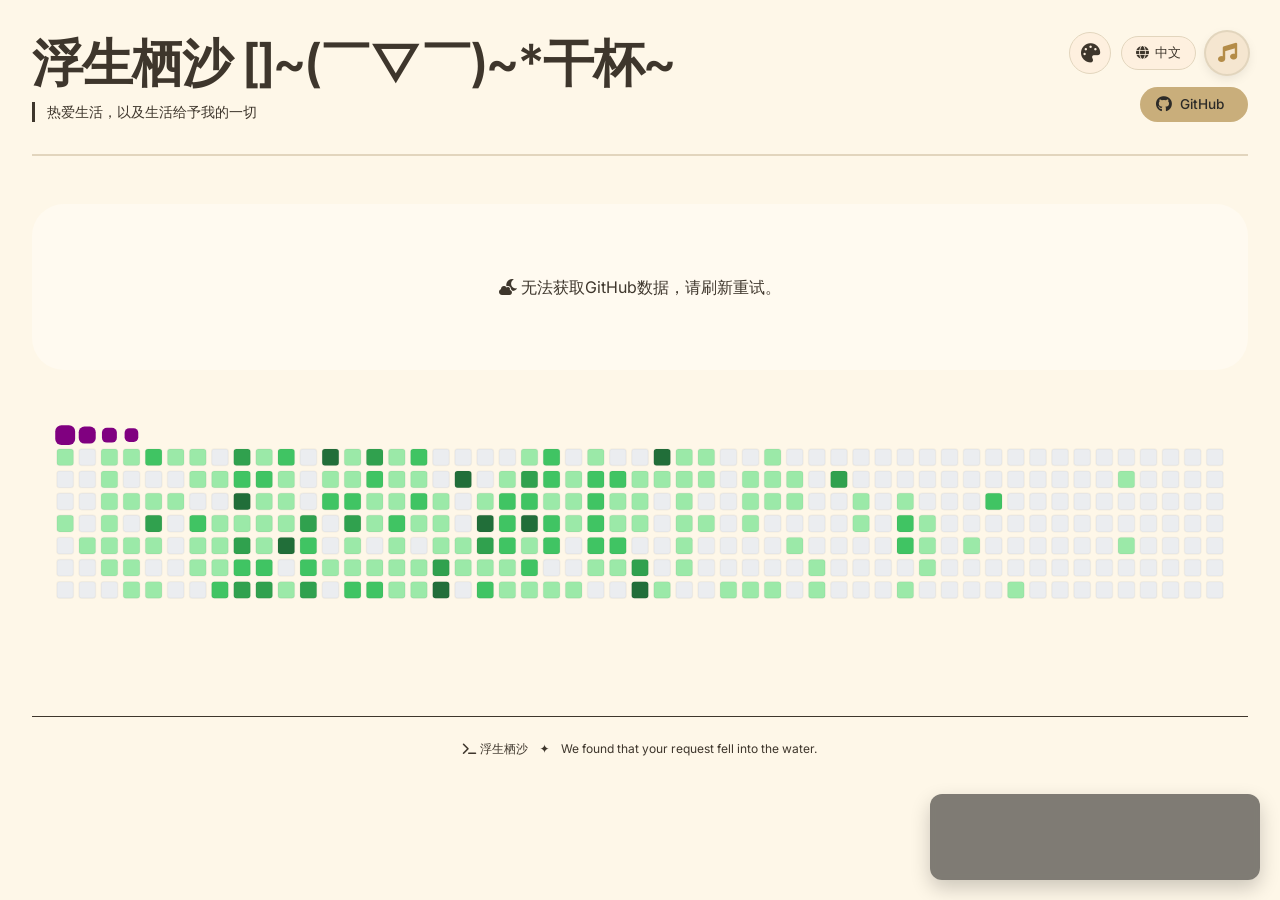
==== index.html @ 99539a16 "im fault" ====
<html lang="zh-CN">
<head>
    <meta charset="UTF-8">
    <meta name="viewport" content="width=device-width, initial-scale=1.0, viewport-fit=cover">
    <title>浮生栖沙 []~(￣▽￣)~*干杯~</title>
    <link rel="icon" type="image/jpeg" href="icon/icon.jpg">
    <link rel="preconnect" href="https://fonts.googleapis.com">
    <link rel="preconnect" href="https://fonts.gstatic.com" crossorigin>
    <link href="https://fonts.googleapis.com/css2?family=Inter:opsz,wght@14..32,300;14..32,400;14..32,500;14..32,600;14..32,700&display=swap" rel="stylesheet">
    <link rel="stylesheet" href="https://cdnjs.cloudflare.com/ajax/libs/font-awesome/6.0.0-beta3/css/all.min.css">
    <style>
        * {
            margin: 0;
            padding: 0;
            box-sizing: border-box;
        }

        body {
            font-family: 'Inter', system-ui, -apple-system, BlinkMacSystemFont, 'Segoe UI', sans-serif;
            line-height: 1.4;
            scroll-behavior: smooth;
            transition: background-color 0.2s ease, color 0.2s ease, border-color 0.2s;
            position: relative;
        }

        body::before {
            content: '';
            position: fixed;
            top: 0;
            left: 0;
            width: 100%;
            height: 100%;
            background-image: url('pictures/background.jpg');
            background-size: cover;
            background-position: center;
            background-repeat: no-repeat;
            background-attachment: fixed;
            opacity: 0.18;
            pointer-events: none;
            z-index: -1;
        }

        .container {
            max-width: 1280px;
            margin: 0 auto;
            padding: 2rem 2rem 4rem;
            position: relative;
            z-index: 1;
        }

        .hero {
            display: flex;
            flex-wrap: wrap;
            justify-content: space-between;
            align-items: flex-end;
            border-bottom: 2px solid;
            padding-bottom: 2rem;
            margin-bottom: 3rem;
            transition: border-color 0.2s;
            gap: 1rem;
        }

        .title-group {
            flex: 1;
            min-width: 0;
        }

        .title-group h1 {
            font-size: clamp(1.8rem, 6vw, 3.2rem);
            font-weight: 600;
            letter-spacing: -0.02em;
            line-height: 1.2;
            word-break: break-word;
            white-space: normal;
        }

        .title-group .tagline {
            font-size: 0.9rem;
            font-weight: 400;
            margin-top: 0.5rem;
            border-left: 3px solid;
            padding-left: 0.75rem;
            word-break: break-word;
        }

        .header-actions {
            display: flex;
            flex-direction: column;
            align-items: flex-end;
            gap: 0.8rem;
        }

        .top-buttons {
            display: flex;
            gap: 0.6rem;
            align-items: center;
            flex-wrap: wrap;
            justify-content: flex-end;
        }

        .github-badge {
            padding: 0.5rem 1rem;
            border-radius: 40px;
            font-size: 0.85rem;
            font-weight: 500;
            display: inline-flex;
            align-items: center;
            gap: 8px;
            transition: 0.2s ease;
            text-decoration: none;
            white-space: nowrap;
        }

        .github-badge i {
            font-size: 1rem;
        }

        .github-badge:hover {
            transform: scale(0.98);
        }

        .ctrl-btn {
            border-radius: 40px;
            padding: 0.45rem 0.9rem;
            font-size: 0.8rem;
            font-weight: 500;
            cursor: pointer;
            display: inline-flex;
            align-items: center;
            gap: 6px;
            transition: all 0.2s;
            font-family: inherit;
            border: 1px solid;
            white-space: nowrap;
        }

        .ctrl-btn:hover {
            transform: translateY(-1px);
        }

        .theme-wheel-wrapper {
            position: relative;
            display: inline-flex;
            align-items: center;
            justify-content: center;
        }

        .wheel-trigger {
            width: 42px;
            height: 42px;
            border-radius: 50%;
            padding: 0;
            font-size: 1.2rem;
            font-weight: 500;
            cursor: pointer;
            display: flex;
            align-items: center;
            justify-content: center;
            transition: all 0.2s;
            font-family: inherit;
            border: 1px solid;
            background: transparent;
            position: relative;
            z-index: 10;
        }

        .wheel-trigger i {
            font-size: 1.2rem;
            transition: transform 0.3s ease;
        }

        .wheel-trigger:hover {
            transform: scale(1.02);
        }

        .wheel-trigger:hover i {
            transform: rotate(15deg);
        }

        .theme-ring-panel {
            position: absolute;
            top: 50%;
            left: 50%;
            width: 82px;
            height: 82px;
            transform: translate(-50%, -50%) scale(0);
            opacity: 0;
            visibility: hidden;
            transition: all 0.28s cubic-bezier(0.2, 0.9, 0.4, 1.2);
            z-index: 20;
            pointer-events: none;
            border-radius: 50%;
        }

        .theme-ring-panel.open {
            transform: translate(-50%, -50%) scale(1);
            opacity: 1;
            visibility: visible;
            pointer-events: auto;
        }

        .ring-container {
            position: relative;
            width: 100%;
            height: 100%;
            border-radius: 50%;
        }

        .ring-segment {
            position: absolute;
            width: 100%;
            height: 100%;
            border-radius: 50%;
            cursor: pointer;
            transition: filter 0.2s, transform 0.1s;
            pointer-events: auto;
        }

        .ring-segment:hover {
            filter: brightness(1.08);
            transform: scale(1.02);
        }

        .wheel-center-info {
            position: absolute;
            top: 50%;
            left: 50%;
            transform: translate(-50%, -50%);
            width: 52px;
            height: 52px;
            background: rgba(0, 0, 0, 0.7);
            backdrop-filter: blur(8px);
            border-radius: 50%;
            display: flex;
            flex-direction: column;
            align-items: center;
            justify-content: center;
            z-index: 25;
            box-shadow: 0 2px 10px rgba(0,0,0,0.2);
            border: 1px solid rgba(255,255,255,0.2);
            pointer-events: none;
            color: white;
            font-size: 0.65rem;
            font-weight: 500;
            text-align: center;
            line-height: 1.2;
            transition: all 0.2s;
        }

        .wheel-center-info i {
            font-size: 1rem;
            margin-bottom: 2px;
        }

        .wheel-center-info span {
            font-size: 0.6rem;
            opacity: 0.95;
            max-width: 48px;
            white-space: nowrap;
            overflow: hidden;
            text-overflow: ellipsis;
        }

        [data-tooltip] {
            position: relative;
        }
        [data-tooltip]:before {
            content: attr(data-tooltip);
            position: absolute;
            bottom: calc(100% + 8px);
            left: 50%;
            transform: translateX(-50%);
            background: rgba(0,0,0,0.8);
            backdrop-filter: blur(4px);
            color: #fff;
            padding: 4px 10px;
            border-radius: 20px;
            font-size: 0.7rem;
            white-space: nowrap;
            pointer-events: none;
            opacity: 0;
            transition: opacity 0.2s;
            z-index: 30;
            font-weight: 400;
            letter-spacing: 0.3px;
            border: 0.5px solid rgba(255,255,255,0.2);
        }
        [data-tooltip]:hover:before {
            opacity: 1;
        }

        .music-player {
            position: relative;
        }

        .music-iframe-container {
            position: fixed;
            bottom: 20px;
            right: 20px;
            z-index: 1000;
            opacity: 0;
            visibility: hidden;
            transform: translateY(20px);
            transition: opacity 0.3s ease, visibility 0.3s ease, transform 0.3s ease;
            border-radius: 12px;
            overflow: hidden;
            box-shadow: 0 8px 20px rgba(0,0,0,0.2);
            background: rgba(0,0,0,0.5);
            backdrop-filter: blur(4px);
        }
        .music-iframe-container.show {
            opacity: 1;
            visibility: visible;
            transform: translateY(0);
        }
        .music-iframe-container iframe {
            display: block;
            width: 330px;
            height: 86px;
            border: none;
            border-radius: 12px;
        }
        .music-toggle-btn {
            width: 42px;
            height: 42px;
            border-radius: 50%;
            cursor: pointer;
            display: flex;
            align-items: center;
            justify-content: center;
            transition: all 0.3s cubic-bezier(0.34, 1.2, 0.64, 1);
            border: none;
            background: transparent;
            overflow: visible;
            position: relative;
        }
        .music-disc {
            position: absolute;
            width: 42px;
            height: 42px;
            border-radius: 50%;
            transition: all 0.3s ease;
            display: flex;
            align-items: center;
            justify-content: center;
            backdrop-filter: blur(4px);
        }
        .music-disc i {
            font-size: 1.2rem;
            position: relative;
            z-index: 2;
            transition: transform 0.2s;
        }
        .music-ring {
            position: absolute;
            width: 42px;
            height: 42px;
            border-radius: 50%;
            opacity: 0;
            transition: all 0.3s ease;
            pointer-events: none;
        }
        .music-toggle-btn:hover .music-ring {
            opacity: 0.4;
            transform: scale(1.15);
        }
        .music-toggle-btn.playing .music-disc {
            animation: spinVinyl 4s linear infinite;
        }
        .music-toggle-btn.playing .music-ring {
            animation: pulseRing 1.2s ease-out infinite;
        }
        @keyframes spinVinyl {
            from { transform: rotate(0deg); }
            to { transform: rotate(360deg); }
        }
        @keyframes pulseRing {
            0% { transform: scale(1); opacity: 0.6; }
            100% { transform: scale(1.3); opacity: 0; }
        }

        .profile-card {
            border-radius: 32px;
            padding: 1.5rem;
            margin: 1rem 0 2rem;
            border: 1px solid;
            display: flex;
            flex-wrap: wrap;
            gap: 1.5rem;
            align-items: center;
            justify-content: space-between;
            transition: background 0.2s, border-color 0.2s;
        }

        .profile-info {
            display: flex;
            align-items: center;
            gap: 1.2rem;
            flex-wrap: wrap;
        }

        .avatar-wrapper {
            position: relative;
            display: inline-block;
        }

        .avatar {
            width: 70px;
            height: 70px;
            border-radius: 50%;
            object-fit: cover;
            border: 2px solid;
            display: block;
        }

        .status-indicator {
            position: absolute;
            bottom: 2px;
            right: 2px;
            width: 20px;
            height: 20px;
            border-radius: 50%;
            display: flex;
            align-items: center;
            justify-content: center;
            font-size: 10px;
            font-weight: 500;
            color: white;
            cursor: help;
            transition: transform 0.2s;
            border: 2px solid;
        }

        .status-indicator:hover {
            transform: scale(1.1);
        }

        .status-indicator.active {
            background-color: #2ea043;
        }

        .status-indicator.idle {
            background-color: #f0b400;
        }

        .status-indicator.offline {
            background-color: #6e6b66;
        }

        .profile-text h2 {
            font-weight: 600;
            font-size: 1.4rem;
            letter-spacing: -0.2px;
            margin-bottom: 0.2rem;
            display: flex;
            align-items: center;
            flex-wrap: wrap;
            gap: 0.5rem;
        }

        .name-wrapper {
            display: flex;
            align-items: center;
            gap: 0.5rem;
            position: relative;
            overflow: hidden;
        }

        .name-part {
            transition: transform 0.4s cubic-bezier(0.2, 0.9, 0.4, 1.1), opacity 0.3s ease;
            white-space: nowrap;
        }

        .name-part.swap-left {
            transform: translateX(-100%);
            opacity: 0;
        }

        .name-part.swap-right {
            transform: translateX(100%);
            opacity: 0;
        }

        .profile-bio {
            font-size: 0.85rem;
            line-height: 1.45;
            margin-top: 0.2rem;
            max-width: 500px;
        }

        .profile-meta {
            margin-top: 6px;
            display: flex;
            gap: 12px;
            font-size: 0.75rem;
            flex-wrap: wrap;
        }

        .profile-meta span {
            display: inline-flex;
            align-items: center;
            gap: 5px;
        }

        .stats-mini {
            display: flex;
            gap: 1.2rem;
            padding: 0.6rem 1.5rem;
            border-radius: 60px;
            border: 1px solid;
            transition: background 0.2s;
        }

        .stat-item {
            text-align: center;
            min-width: 55px;
        }

        .stats-number {
            font-weight: 700;
            font-size: 1.3rem;
            line-height: 1.2;
            margin-bottom: 0.1rem;
        }

        .stats-label {
            font-size: 0.6rem;
            text-transform: uppercase;
            letter-spacing: 0.5px;
            font-weight: 500;
        }

        .snake-container {
            margin: 2rem 0 2rem;
            border-radius: 28px;
            overflow: hidden;
            transition: all 0.2s;
            background: transparent;
        }

        .snake-container svg {
            width: 100%;
            height: auto;
            display: block;
            border-radius: 24px;
        }

        .carousel-section {
            margin: 2rem 0 3rem;
        }

        .section-title {
            font-size: 1.3rem;
            font-weight: 500;
            letter-spacing: -0.3px;
            margin: 1rem 0 1rem;
            display: flex;
            align-items: baseline;
            justify-content: space-between;
            flex-wrap: wrap;
            border-bottom: 1px solid;
            padding-bottom: 0.7rem;
        }

        .section-title span:first-child {
            font-weight: 600;
        }

        .repo-count {
            font-size: 0.75rem;
            padding: 0.2rem 0.6rem;
            border-radius: 20px;
            font-weight: 400;
        }

        .carousel-container {
            position: relative;
            overflow: hidden;
            border-radius: 24px;
        }

        .carousel-track {
            display: flex;
            transition: transform 0.4s cubic-bezier(0.2, 0.9, 0.4, 1.1);
            gap: 1rem;
        }

        .repo-carousel-card {
            flex: 0 0 calc(33.333% - 0.7rem);
            border-radius: 24px;
            padding: 1.2rem;
            border: 1px solid;
            box-shadow: 0 2px 5px rgba(0,0,0,0.02);
            transition: all 0.25s ease;
        }

        .repo-carousel-card:hover {
            transform: translateY(-4px);
            box-shadow: 0 12px 20px -10px rgba(0,0,0,0.08);
        }

        .repo-name {
            font-size: 1.2rem;
            font-weight: 600;
            margin-bottom: 0.4rem;
            display: flex;
            align-items: center;
            gap: 6px;
            flex-wrap: wrap;
        }

        .repo-name i {
            font-size: 1rem;
        }

        .repo-name a {
            text-decoration: none;
            border-bottom: 1px solid transparent;
            transition: border 0.2s;
        }

        .repo-name a:hover {
            border-bottom: 1.5px solid;
        }

        .repo-desc {
            font-size: 0.8rem;
            line-height: 1.4;
            margin: 0.6rem 0 0.8rem;
            display: -webkit-box;
            -webkit-line-clamp: 2;
            -webkit-box-orient: vertical;
            overflow: hidden;
        }

        .repo-meta {
            display: flex;
            gap: 0.8rem;
            font-size: 0.7rem;
            border-top: 1px solid;
            padding-top: 0.7rem;
            margin-top: 0.3rem;
            flex-wrap: wrap;
        }

        .repo-meta span {
            display: inline-flex;
            align-items: center;
            gap: 4px;
        }

        .lang-color {
            width: 8px;
            height: 8px;
            border-radius: 50%;
            display: inline-block;
        }

        .carousel-btn {
            position: absolute;
            top: 50%;
            transform: translateY(-50%);
            backdrop-filter: blur(8px);
            border: none;
            width: 34px;
            height: 34px;
            border-radius: 40px;
            cursor: pointer;
            font-size: 1rem;
            transition: 0.2s;
            z-index: 10;
            display: flex;
            align-items: center;
            justify-content: center;
        }

        .carousel-btn:hover {
            transform: translateY(-50%) scale(1.02);
        }

        .btn-prev {
            left: 8px;
        }

        .btn-next {
            right: 8px;
        }

        .carousel-dots {
            display: flex;
            justify-content: center;
            gap: 6px;
            margin-top: 1rem;
        }

        .dot {
            width: 6px;
            height: 6px;
            border-radius: 50%;
            cursor: pointer;
            transition: 0.2s;
        }

        .dot.active {
            width: 20px;
            border-radius: 10px;
        }

        .marquee-section {
            margin: 2rem 0 3rem;
        }

        .marquee-wrapper {
            position: relative;
            overflow: hidden;
            border-radius: 24px;
            width: 100%;
        }

        .marquee-track {
            display: flex;
            will-change: transform;
        }

        .marquee-item {
            flex-shrink: 0;
            width: 240px;
            margin-right: 1rem;
            border-radius: 18px;
            overflow: hidden;
            border: 1px solid;
            transition: all 0.25s ease;
            cursor: pointer;
            background: rgba(0,0,0,0.02);
            aspect-ratio: 4 / 3;
        }

        .marquee-item img {
            width: 100%;
            height: 100%;
            object-fit: cover;
            object-position: top center;
            display: block;
            transition: transform 0.3s ease;
        }

        .marquee-item:hover {
            transform: translateY(-4px);
            box-shadow: 0 12px 24px -12px rgba(0,0,0,0.2);
        }

        .marquee-item:hover img {
            transform: scale(1.02);
        }

        .status-message {
            border-radius: 2rem;
            padding: 1.5rem;
            text-align: center;
            margin: 1.5rem 0;
        }

        .loader {
            display: inline-block;
            width: 24px;
            height: 24px;
            border: 2px solid;
            border-radius: 50%;
            border-top-color: transparent;
            animation: spin 0.7s linear infinite;
            margin-right: 8px;
        }

        @keyframes spin {
            to { transform: rotate(360deg); }
        }

        footer {
            margin-top: 3rem;
            text-align: center;
            font-size: 0.75rem;
            border-top: 1px solid;
            padding-top: 1.5rem;
        }

        .lightbox {
            position: fixed;
            top: 0;
            left: 0;
            width: 100%;
            height: 100%;
            background-color: rgba(0, 0, 0, 0.92);
            backdrop-filter: blur(12px);
            z-index: 9999;
            display: flex;
            align-items: center;
            justify-content: center;
            cursor: pointer;
            opacity: 0;
            visibility: hidden;
            transition: opacity 0.25s ease, visibility 0.25s ease;
        }

        .lightbox.active {
            opacity: 1;
            visibility: visible;
        }

        .lightbox img {
            max-width: 90vw;
            max-height: 90vh;
            object-fit: contain;
            border-radius: 16px;
            box-shadow: 0 20px 40px rgba(0,0,0,0.4);
            animation: lightboxFadeIn 0.3s ease;
        }

        @keyframes lightboxFadeIn {
            from {
                opacity: 0;
                transform: scale(0.96);
            }
            to {
                opacity: 1;
                transform: scale(1);
            }
        }

        .lightbox-close {
            position: absolute;
            top: 20px;
            right: 24px;
            width: 40px;
            height: 40px;
            border-radius: 50%;
            background: rgba(255,255,255,0.15);
            backdrop-filter: blur(4px);
            display: flex;
            align-items: center;
            justify-content: center;
            font-size: 24px;
            color: white;
            cursor: pointer;
            transition: all 0.2s;
            border: none;
        }

        .lightbox-close:hover {
            background: rgba(255,255,255,0.3);
            transform: scale(1.05);
        }

        @media (max-width: 768px) {
            .container {
                padding: 1.2rem;
            }
            .hero {
                flex-direction: column;
                align-items: flex-start;
                gap: 1rem;
            }
            .header-actions {
                width: 100%;
                align-items: flex-start;
            }
            .top-buttons {
                width: 100%;
                justify-content: flex-start;
            }
            .profile-card {
                flex-direction: column;
                align-items: flex-start;
                padding: 1.2rem;
            }
            .stats-mini {
                width: 100%;
                justify-content: space-around;
                padding: 0.5rem 1rem;
            }
            .repo-carousel-card {
                flex: 0 0 100%;
            }
            .marquee-item {
                width: 180px;
                margin-right: 0.8rem;
            }
            .lightbox-close {
                top: 16px;
                right: 16px;
                width: 36px;
                height: 36px;
                font-size: 20px;
            }
            .theme-ring-panel {
                width: 78px;
                height: 78px;
            }
            .wheel-center-info {
                width: 48px;
                height: 48px;
            }
            .wheel-center-info i {
                font-size: 0.9rem;
            }
            .wheel-center-info span {
                font-size: 0.55rem;
            }
            .github-badge {
                padding: 0.4rem 0.8rem;
                font-size: 0.75rem;
            }
            .ctrl-btn {
                padding: 0.4rem 0.7rem;
                font-size: 0.75rem;
            }
            .wheel-trigger {
                width: 38px;
                height: 38px;
                font-size: 1rem;
            }
            .music-toggle-btn {
                width: 38px;
                height: 38px;
            }
            .music-disc {
                width: 38px;
                height: 38px;
            }
            .music-iframe-container iframe {
                width: 280px;
                height: 86px;
            }
        }

        @media (max-width: 480px) {
            .title-group h1 {
                font-size: clamp(1.4rem, 7vw, 2rem);
            }
            .profile-text h2 {
                font-size: 1.2rem;
            }
            .stats-number {
                font-size: 1.1rem;
            }
            .music-iframe-container iframe {
                width: 260px;
            }
        }

        a {
            text-decoration: none;
        }
    </style>
</head>
<body>
<div class="container">
    <div class="hero">
        <div class="title-group">
            <h1 id="siteTitle">浮生栖沙 []~(￣▽￣)~*干杯~</h1>
            <div class="tagline" id="siteTagline">热爱生活，以及生活给予我的一切</div>
        </div>
        <div class="header-actions">
            <div class="top-buttons">
                <div class="theme-wheel-wrapper" id="themeWheelWrapper">
                    <button class="wheel-trigger" id="wheelTriggerBtn" data-tooltip="主题轮盘">
                        <i class="fas fa-palette"></i>
                    </button>
                    <div class="theme-ring-panel" id="themeRingPanel">
                        <div class="ring-container" id="ringContainer"></div>
                        <div class="wheel-center-info" id="wheelCenterInfo">
                            <i class="fas fa-brush"></i>
                            <span id="centerThemeName">流沙金</span>
                        </div>
                    </div>
                </div>
                <div class="ctrl-btn" id="langSwitchBtn" data-tooltip="切换语言">
                    <i class="fas fa-globe"></i> <span id="langText">中文</span>
                </div>
                <div class="music-player" id="musicPlayer">
                    <button class="music-toggle-btn" id="musicBtn" data-tooltip="背景音乐">
                        <div class="music-disc" id="musicDisc">
                            <i class="fas fa-music"></i>
                        </div>
                        <div class="music-ring"></div>
                    </button>
                </div>
            </div>
            <div id="external-links" style="display: flex; gap: 0.6rem; flex-wrap: wrap;"></div>
        </div>
    </div>

    <div id="github-profile-container">
        <div class="status-message" id="loading-placeholder">
            <div style="display: flex; align-items: center; justify-content: center; gap: 10px;">
                <div class="loader" id="loadingSpinner"></div>
                <span id="loadingMsg">正在从 GitHub 获取创作轨迹 ...</span>
            </div>
        </div>
    </div>

    <div id="snake-container" class="snake-container"></div>

    <div id="repos-carousel-section" class="carousel-section" style="display: none;">
        <div class="section-title">
            <span><i class="fas fa-code-branch" style="margin-right: 6px;"></i> <span id="reposTitle">开源项目</span></span>
            <span class="repo-count" id="repo-count-badge">0 repositories</span>
        </div>
        <div class="carousel-container">
            <button class="carousel-btn btn-prev" id="repoPrevBtn"><i class="fas fa-chevron-left"></i></button>
            <div class="carousel-track" id="repoCarouselTrack"></div>
            <button class="carousel-btn btn-next" id="repoNextBtn"><i class="fas fa-chevron-right"></i></button>
        </div>
        <div class="carousel-dots" id="repoDots"></div>
    </div>

    <div id="marquee-section" class="marquee-section" style="display: none;">
        <div class="section-title">
            <span><i class="fas fa-images" style="margin-right: 6px;"></i> <span id="galleryTitle">精选照片</span></span>
        </div>
        <div class="marquee-wrapper">
            <div class="marquee-track" id="marqueeTrack"></div>
        </div>
    </div>

    <footer>
        <i class="fas fa-terminal"></i> <span id="footerText">浮生栖沙</span>
        <span style="margin: 0 8px">✦</span> <span id="footerSub">We found that your request fell into the water.</span>
    </footer>
</div>

<div id="lightbox" class="lightbox">
    <div class="lightbox-close" id="lightboxCloseBtn"><i class="fas fa-times"></i></div>
    <img id="lightboxImg" src="" alt="预览大图">
</div>

<div class="music-iframe-container" id="musicIframeContainer">
    <iframe id="musicIframe" frameborder="no" border="0" marginwidth="0" marginheight="0" width="330" height="86" src="" allow="autoplay"></iframe>
</div>

<script>
(function(){
    const STORAGE_THEME_KEY = 'ukiyograin_theme';
    const STORAGE_LANG_KEY = 'ukiyograin_lang';
    const STORAGE_MUSIC_VISIBLE_KEY = 'ukiyograin_music_visible';
    const GITHUB_USERNAME = 'Ukiyograin';

    const TEXTS = { zh: { loading: "正在从 GitHub 获取创作轨迹 ...", reposTitle: "开源项目", galleryTitle: "精选照片", footerText: "浮生栖沙", footerSub: "We found that your request fell into the water.", siteTitle: "浮生栖沙 []~(￣▽￣)~*干杯~", tagline: "热爱生活，以及生活给予我的一切", langBtn: "中文", repoCountPrefix: "仓库", noDesc: "无具体描述，但代码本身会说话。", profileFallbackBio: "写代码，也写诗。在比特与流沙之间搭建个人宇宙。", locationFallback: "数字游牧", blogFallback: { text: "柑音手帐", url: "https://ukiyograin.github.io/Tangerine-Echo-Journal/" }, followersLabel: "追随者", followingLabel: "正在关注", reposLabel: "仓库", themeNames: { 'swan-white': '天鹅白', 'quantum-black': '量子黑', 'sand-gold': '流沙金', 'mist-gray': '雾霭灰', 'ocean-teal': '深海蓝', 'sunset-rose': '暮色粉', 'forest-moss': '苔原绿' }, nameFirst: "浮生栖沙", nameSecond: "Ukiyograin", links: [
        { icon: "fab fa-github", name: "GitHub", url: "https://github.com/Ukiyograin", tooltip: "GitHub主页" }
    ] }, en: { loading: "Fetching creative traces from GitHub ...", reposTitle: "Open Source Projects", galleryTitle: "Featured Photos", footerText: "Ukiyograin", footerSub: "We found that your request fell into the water.", siteTitle: "Ukiyograin []~(￣▽￣)~* Cheers~", tagline: "Love life, and all that life gives me", langBtn: "English", repoCountPrefix: "repos", noDesc: "No description, but code speaks for itself.", profileFallbackBio: "Coding & poetry. Building a personal universe between bits and drifting sand.", locationFallback: "Digital Nomad", blogFallback: { text: "Tangerine Echo Journal", url: "https://ukiyograin.github.io/Tangerine-Echo-Journal/" }, followersLabel: "Followers", followingLabel: "Following", reposLabel: "Repos", themeNames: { 'swan-white': 'Swan White', 'quantum-black': 'Quantum Black', 'sand-gold': 'Sand Gold', 'mist-gray': 'Mist Gray', 'ocean-teal': 'Ocean Teal', 'sunset-rose': 'Sunset Rose', 'forest-moss': 'Forest Moss' }, nameFirst: "Ukiyograin", nameSecond: "浮生栖沙", links: [
        { icon: "fab fa-github", name: "GitHub", url: "https://github.com/Ukiyograin", tooltip: "GitHub Home" }
    ] } };

    const THEMES = { 'swan-white': { bgBody: '#f5f4f0', textPrimary: '#1e1e1c', borderLight: '#dcd7cd', cardBg: '#faf9f6', cardBorder: '#e9e3db', accentMuted: '#6b6a64', dotInactive: '#ccc6bd', dotActive: '#5a5952', btnBg: '#2c2b28', btnText: '#f0eee9', statBg: '#ffffff', repoCardBg: '#ffffff', loaderBorder: '#cbc6bb', loaderTop: '#5a5952', ctrlBg: '#f0ede8', ctrlText: '#1e1e1c', linkColor: '#1e1e1c', isLight: true, vinylBg: '#e0dcd3', vinylIcon: '#1e1e1c', ringColor: '#d4cfc4' }, 'quantum-black': { bgBody: '#0a0a0a', textPrimary: '#ffffff', borderLight: '#3a3a3a', cardBg: '#141414', cardBorder: '#3d3d3d', accentMuted: '#e0e0e0', dotInactive: '#5a5a5a', dotActive: '#ffffff', btnBg: '#2a2a2a', btnText: '#ffffff', statBg: '#1e1e1e', repoCardBg: '#1a1a1a', loaderBorder: '#5a5a5a', loaderTop: '#ffffff', ctrlBg: '#2a2a2a', ctrlText: '#ffffff', linkColor: '#ffffff', isLight: false, vinylBg: '#3a3a3a', vinylIcon: '#ffffff', ringColor: '#3a3a3a' }, 'sand-gold': { bgBody: '#fef7e8', textPrimary: '#3e362c', borderLight: '#e2d5bd', cardBg: '#fffaf0', cardBorder: '#e8dbc8', accentMuted: '#a18c6f', dotInactive: '#ddcfb5', dotActive: '#b48c48', btnBg: '#c9ae7b', btnText: '#2c2b28', statBg: '#ffffffd9', repoCardBg: '#ffffff', loaderBorder: '#ddcfb5', loaderTop: '#b48c48', ctrlBg: '#fef0df', ctrlText: '#3e362c', linkColor: '#3e362c', isLight: true, vinylBg: '#f5e6d0', vinylIcon: '#b48c48', ringColor: '#e8cf9a' }, 'mist-gray': { bgBody: '#ece9e2', textPrimary: '#2f2e2b', borderLight: '#cfcbc2', cardBg: '#f4f2ef', cardBorder: '#ddd8cf', accentMuted: '#7c7a72', dotInactive: '#bcb7ac', dotActive: '#585650', btnBg: '#5c5a54', btnText: '#f2f0eb', statBg: '#ffffff', repoCardBg: '#ffffff', loaderBorder: '#bcb7ac', loaderTop: '#585650', ctrlBg: '#e5e0d8', ctrlText: '#2f2e2b', linkColor: '#2f2e2b', isLight: true, vinylBg: '#ddd8cf', vinylIcon: '#585650', ringColor: '#cdc8bd' }, 'ocean-teal': { bgBody: '#eef4f2', textPrimary: '#1c3a38', borderLight: '#cbdcd8', cardBg: '#ffffff', cardBorder: '#d2e3df', accentMuted: '#4f7e78', dotInactive: '#bbd1cc', dotActive: '#2c6e64', btnBg: '#2c6e64', btnText: '#f0f7f5', statBg: '#ffffff', repoCardBg: '#ffffff', loaderBorder: '#bbd1cc', loaderTop: '#2c6e64', ctrlBg: '#e2f0ec', ctrlText: '#1c3a38', linkColor: '#1c3a38', isLight: true, vinylBg: '#cbdcd8', vinylIcon: '#2c6e64', ringColor: '#c2dbd4' }, 'sunset-rose': { bgBody: '#fff5f2', textPrimary: '#5e2e3c', borderLight: '#f0dbd4', cardBg: '#fffcf9', cardBorder: '#f3e0d9', accentMuted: '#b5727c', dotInactive: '#f0cfc7', dotActive: '#c1545e', btnBg: '#c1545e', btnText: '#fff9f8', statBg: '#ffffff', repoCardBg: '#ffffff', loaderBorder: '#f0cfc7', loaderTop: '#c1545e', ctrlBg: '#ffeae4', ctrlText: '#5e2e3c', linkColor: '#5e2e3c', isLight: true, vinylBg: '#f0dbd4', vinylIcon: '#c1545e', ringColor: '#f0cdc3' }, 'forest-moss': { bgBody: '#1e2a24', textPrimary: '#e2e7e0', borderLight: '#3f5448', cardBg: '#2a3a32', cardBorder: '#4f6b5b', accentMuted: '#bfd5c7', dotInactive: '#5c7b69', dotActive: '#bdd9b0', btnBg: '#bdd9b0', btnText: '#1e2a24', statBg: '#2a3a32', repoCardBg: '#2a3a32', loaderBorder: '#5c7b69', loaderTop: '#bdd9b0', ctrlBg: '#2f4238', ctrlText: '#e2e7e0', linkColor: '#e2e7e0', isLight: false, vinylBg: '#3f5448', vinylIcon: '#bdd9b0', ringColor: '#4f6b5b' } };

    let reposData = [], currentIndex = 0, itemsPerView = 3, autoPlayInterval = null, isHovering = false, galleryImages = [], currentLang = 'zh', currentTheme = 'sand-gold', marqueeAnimationId = null, marqueePosition = 0, marqueeSpeed = 0.8, isMarqueeHovering = false, marqueeTotalWidth = 0, marqueeContainerWidth = 0;
    let musicIframeVisible = true;
    let musicInitialized = false;
    let pendingPlaylistId = null;
    let currentUserData = null;

    const musicIframeContainer = document.getElementById('musicIframeContainer');
    const musicIframe = document.getElementById('musicIframe');
    const musicBtn = document.getElementById('musicBtn');
    const musicDisc = document.getElementById('musicDisc');

    const lightbox = document.getElementById('lightbox'), lightboxImg = document.getElementById('lightboxImg'), lightboxCloseBtn = document.getElementById('lightboxCloseBtn');
    function escapeHtml(s) { return s ? s.replace(/[&<>]/g, m => ({'&':'&amp;','<':'&lt;','>':'&gt;'})[m]) : ''; }
    function truncateUrl(url) { return url.length > 30 ? url.substring(0,27)+'...' : url; }
    function openLightbox(src) { lightboxImg.src = src; lightbox.classList.add('active'); document.body.style.overflow = 'hidden'; }
    function closeLightbox() { lightbox.classList.remove('active'); document.body.style.overflow = ''; }
    if(lightboxCloseBtn) lightboxCloseBtn.addEventListener('click', (e) => { e.stopPropagation(); closeLightbox(); });
    if(lightbox) lightbox.addEventListener('click', (e) => { if(e.target === lightbox) closeLightbox(); });
    document.addEventListener('keydown', (e) => { if(e.key === 'Escape' && lightbox.classList.contains('active')) closeLightbox(); });

    const dom = { profileContainer: document.getElementById('github-profile-container'), reposSection: document.getElementById('repos-carousel-section'), carouselTrack: document.getElementById('repoCarouselTrack'), repoPrevBtn: document.getElementById('repoPrevBtn'), repoNextBtn: document.getElementById('repoNextBtn'), repoDots: document.getElementById('repoDots'), repoCountBadge: document.getElementById('repo-count-badge'), marqueeSection: document.getElementById('marquee-section'), marqueeTrack: document.getElementById('marqueeTrack'), snakeContainer: document.getElementById('snake-container'), langSwitchBtn: document.getElementById('langSwitchBtn'), langText: document.getElementById('langText'), loadingPlaceholder: document.getElementById('loading-placeholder'), loadingMsg: document.getElementById('loadingMsg'), reposTitle: document.getElementById('reposTitle'), galleryTitle: document.getElementById('galleryTitle'), footerText: document.getElementById('footerText'), footerSub: document.getElementById('footerSub'), siteTitle: document.getElementById('siteTitle'), siteTagline: document.getElementById('siteTagline') };

    function getRandomPlaylistId() {
        const playlistIds = ['3778678', '3779629', '19723756', '2250011882', '3136952023'];
        const today = new Date();
        const dayOfYear = Math.floor((today - new Date(today.getFullYear(), 0, 0)) / 86400000);
        return playlistIds[dayOfYear % playlistIds.length];
    }

function loadMusicIframe() {
    if (musicInitialized) return;
    musicInitialized = true;
    const playlistId = pendingPlaylistId || getRandomPlaylistId();
    const newIframe = document.createElement('iframe');
    newIframe.id = 'musicIframe';
    newIframe.frameborder = 'no';
    newIframe.border = '0';
    newIframe.marginwidth = '0';
    newIframe.marginheight = '0';
    newIframe.width = '330';
    newIframe.height = '86';
    newIframe.src = `//music.163.com/outchain/player?type=0&id=${playlistId}&auto=1&height=66`;
    newIframe.allow = 'autoplay';
    musicIframeContainer.innerHTML = '';
    musicIframeContainer.appendChild(newIframe);
    window.musicIframe = newIframe;
    musicBtn.classList.add('playing');
}

    function initMusicPlayer() {
        pendingPlaylistId = getRandomPlaylistId();
        
        function loadMusicOnInteraction() {
            if (musicInitialized) return;
            loadMusicIframe();
            document.removeEventListener('click', loadMusicOnInteraction);
            document.removeEventListener('touchstart', loadMusicOnInteraction);
            document.removeEventListener('keydown', loadMusicOnInteraction);
        }
        
        document.addEventListener('click', loadMusicOnInteraction);
        document.addEventListener('touchstart', loadMusicOnInteraction);
        document.addEventListener('keydown', loadMusicOnInteraction);
    }

function toggleMusicIframe() {
    musicIframeVisible = !musicIframeVisible;
    
    if (musicIframeVisible) {
        if (!musicInitialized) {
            loadMusicIframe();
        } else {
            const playlistId = pendingPlaylistId || getRandomPlaylistId();
            const newIframe = document.createElement('iframe');
            newIframe.id = 'musicIframe';
            newIframe.frameborder = 'no';
            newIframe.border = '0';
            newIframe.marginwidth = '0';
            newIframe.marginheight = '0';
            newIframe.width = '330';
            newIframe.height = '86';
            newIframe.src = `//music.163.com/outchain/player?type=0&id=${playlistId}&auto=1&height=66`;
            newIframe.allow = 'autoplay';
            musicIframeContainer.innerHTML = '';
            musicIframeContainer.appendChild(newIframe);
            window.musicIframe = newIframe;
        }
        musicIframeContainer.classList.add('show');
        musicBtn.classList.add('playing');
        localStorage.setItem(STORAGE_MUSIC_VISIBLE_KEY, 'visible');
    } else {
        musicIframeContainer.classList.remove('show');
        musicBtn.classList.remove('playing');
        musicIframeContainer.innerHTML = '';
        localStorage.setItem(STORAGE_MUSIC_VISIBLE_KEY, 'hidden');
    }
}

    function updateMusicButtonTheme() {
        const t = THEMES[currentTheme];
        musicDisc.style.backgroundColor = t.vinylBg;
        musicDisc.style.color = t.vinylIcon;
        musicDisc.style.boxShadow = `0 0 0 2px ${t.borderLight}, 0 4px 12px rgba(0,0,0,0.1)`;
    }

    function animateNameSwap() {
        const container = document.querySelector('.name-wrapper');
        if (!container) return;
        const parts = container.querySelectorAll('.name-part');
        if (parts.length !== 2) return;
        parts[0].classList.add('swap-left');
        parts[1].classList.add('swap-right');
        setTimeout(() => {
            const firstText = parts[0].textContent;
            const secondText = parts[1].textContent;
            parts[0].textContent = secondText;
            parts[1].textContent = firstText;
            parts[0].classList.remove('swap-left');
            parts[1].classList.remove('swap-right');
        }, 400);
    }

    function loadSnakeSvg() { const t = THEMES[currentTheme]; fetch(t.isLight ? 'svg/snake-Light.svg' : 'svg/snake-Dark.svg').then(res=>res.ok?res.text():Promise.reject()).then(svg=>{ dom.snakeContainer.innerHTML = svg; const svgEl = dom.snakeContainer.querySelector('svg'); if(svgEl){ svgEl.style.width='100%'; svgEl.style.height='auto'; svgEl.style.display='block'; svgEl.style.borderRadius='24px'; } }).catch(()=>{ dom.snakeContainer.innerHTML='<div style="padding:1rem;text-align:center;border:1px dashed;border-radius:24px;"><i class="fas fa-gamepad"></i> 🐍 snake svg missing</div>'; }); }

    function buildRingPanel() {
        const container = document.getElementById('ringContainer'); if(!container) return;
        const themes = Object.keys(THEMES); const count = themes.length; const angleStep = 360 / count;
        const rOuter = 41, rInner = 30; 
        container.innerHTML = '';
        themes.forEach((themeKey, idx) => {
            const startAng = idx * angleStep - 90;
            const endAng = (idx + 1) * angleStep - 90;
            const radS = startAng * Math.PI/180, radE = endAng * Math.PI/180;
            const cx = 41, cy = 41;
            const x1 = cx + rInner * Math.cos(radS), y1 = cy + rInner * Math.sin(radS);
            const x2 = cx + rOuter * Math.cos(radS), y2 = cy + rOuter * Math.sin(radS);
            const x3 = cx + rOuter * Math.cos(radE), y3 = cy + rOuter * Math.sin(radE);
            const x4 = cx + rInner * Math.cos(radE), y4 = cy + rInner * Math.sin(radE);
            const path = `M ${x1} ${y1} L ${x2} ${y2} A ${rOuter} ${rOuter} 0 0 1 ${x3} ${y3} L ${x4} ${y4} A ${rInner} ${rInner} 0 0 0 ${x1} ${y1} Z`;
            const seg = document.createElement('div'); seg.className = 'ring-segment';
            seg.style.background = THEMES[themeKey].ringColor || THEMES[themeKey].btnBg;
            seg.style.clipPath = `path('${path}')`;
            seg.style.position = 'absolute'; seg.style.top = '0'; seg.style.left = '0';
            seg.setAttribute('data-theme', themeKey);
            seg.addEventListener('click', (e) => { e.stopPropagation(); applyTheme(themeKey, true); document.getElementById('themeRingPanel')?.classList.remove('open'); });
            container.appendChild(seg);
        });
    }

    function applyTheme(themeName, save=true) {
        currentTheme = themeName; const t = THEMES[themeName];
        document.body.style.backgroundColor = t.bgBody; document.body.style.color = t.textPrimary;
        document.querySelector('.hero')?.style.setProperty('border-color', t.borderLight);
        document.querySelectorAll('.section-title').forEach(el=>el.style.borderBottomColor=t.borderLight);
        document.querySelectorAll('.profile-card').forEach(el=>{ el.style.backgroundColor=t.cardBg; el.style.borderColor=t.cardBorder; });
        document.querySelectorAll('.stats-mini').forEach(el=>{ el.style.backgroundColor=t.statBg; el.style.borderColor=t.cardBorder; });
        document.querySelectorAll('.repo-carousel-card').forEach(el=>{ el.style.backgroundColor=t.repoCardBg; el.style.borderColor=t.cardBorder; });
        document.querySelectorAll('.repo-name a').forEach(el=>el.style.color=t.linkColor);
        document.querySelectorAll('.dot').forEach(el=>{ el.style.backgroundColor=t.dotInactive; if(el.classList.contains('active')) el.style.backgroundColor=t.dotActive; });
        document.querySelectorAll('.marquee-item').forEach(el=>el.style.borderColor=t.cardBorder);
        if(dom.langSwitchBtn) { dom.langSwitchBtn.style.backgroundColor=t.ctrlBg; dom.langSwitchBtn.style.color=t.ctrlText; dom.langSwitchBtn.style.borderColor=t.borderLight; }
        const wheelBtn = document.getElementById('wheelTriggerBtn'); if(wheelBtn) { wheelBtn.style.backgroundColor=t.ctrlBg; wheelBtn.style.color=t.ctrlText; wheelBtn.style.borderColor=t.borderLight; }
        document.querySelectorAll('.carousel-btn').forEach(btn=>{ btn.style.backgroundColor=t.btnBg; btn.style.color=t.btnText; });
        const loaderDiv = document.getElementById('loadingSpinner'); if(loaderDiv) { loaderDiv.style.borderColor=t.loaderBorder; loaderDiv.style.borderTopColor=t.loaderTop; }
        const statusMsg = document.querySelector('.status-message'); if(statusMsg) statusMsg.style.backgroundColor=t.cardBg;
        updateMusicButtonTheme(); if(save) localStorage.setItem(STORAGE_THEME_KEY, themeName);
        loadSnakeSvg(); 
        const centerSpan = document.getElementById('centerThemeName'); if(centerSpan) centerSpan.innerText = TEXTS[currentLang].themeNames[themeName] || themeName;
        buildRingPanel();
        
        const links = document.querySelectorAll('#external-links .github-badge');
        links.forEach(link => {
            link.style.backgroundColor = t.btnBg;
            link.style.color = t.btnText;
        });
    }

    function initThemeWheel() { buildRingPanel(); const trigger = document.getElementById('wheelTriggerBtn'); const panel = document.getElementById('themeRingPanel'); if(trigger && panel) { trigger.addEventListener('click', (e) => { e.stopPropagation(); panel.classList.toggle('open'); }); document.addEventListener('click', (e) => { if(!panel.contains(e.target) && !trigger.contains(e.target)) panel.classList.remove('open'); }); } }

    function renderLinks() {
        const t = TEXTS[currentLang];
        const theme = THEMES[currentTheme];
        const linksContainer = document.getElementById('external-links');
        if (!linksContainer) return;
        
        linksContainer.innerHTML = '';
        t.links.forEach(link => {
            const a = document.createElement('a');
            a.href = link.url;
            a.target = '_blank';
            a.rel = 'noopener noreferrer';
            a.className = 'github-badge';
            a.setAttribute('data-tooltip', link.tooltip);
            a.style.backgroundColor = theme.btnBg;
            a.style.color = theme.btnText;
            a.innerHTML = `<i class="${link.icon}"></i> ${escapeHtml(link.name)} <i class="fas fa-arrow-up-right-from-squares" style="font-size: 0.65rem;"></i>`;
            linksContainer.appendChild(a);
        });
    }

    function setLanguage(lang, save=true) { 
        const oldLang = currentLang;
        currentLang = lang; 
        const t = TEXTS[lang]; 
        dom.siteTitle.innerText = t.siteTitle; 
        dom.siteTagline.innerText = t.tagline; 
        dom.langText.innerText = t.langBtn; 
        dom.loadingMsg.innerText = t.loading; 
        dom.reposTitle.innerText = t.reposTitle; 
        dom.galleryTitle.innerText = t.galleryTitle; 
        dom.footerText.innerText = t.footerText; 
        dom.footerSub.innerText = t.footerSub; 
        if(dom.repoCountBadge && reposData.length) dom.repoCountBadge.innerText = `${reposData.length} ${t.repoCountPrefix}`; 
        if(currentUserData) renderProfileCard(currentUserData, window._currentStatus, true); 
        if(reposData.length && dom.carouselTrack) { renderCarouselTrack(); updateCarousel(); } 
        if(save) localStorage.setItem(STORAGE_LANG_KEY, lang); 
        const centerSpan = document.getElementById('centerThemeName'); 
        if(centerSpan) centerSpan.innerText = t.themeNames[currentTheme] || currentTheme; 
        buildRingPanel();
        renderLinks();
    }

function renderProfileCard(user, status, animate = false) {
    currentUserData = user;
    const t = TEXTS[currentLang], theme = THEMES[currentTheme];
    const bioText = (user.bio && user.bio.trim()) ? user.bio : t.profileFallbackBio;
    const statusIcon = status === 'active' ? '💻' : (status === 'idle' ? '🌙' : '💤');
    const statusTitle = status === 'active' ? (currentLang==='zh'?'活跃编码中':'Active') : (status==='idle'?(currentLang==='zh'?'最近休息中':'Idle'):(currentLang==='zh'?'离线':'Offline'));
    const firstName = t.nameFirst;
    const secondName = t.nameSecond;
    const nameHtml = `<div class="name-wrapper"><span class="name-part">${escapeHtml(firstName)}</span><span style="margin:0 4px;">·</span><span class="name-part">${escapeHtml(secondName)}</span></div>`;
    
    const blogUrl = (user.blog && user.blog.startsWith('http')) ? user.blog : t.blogFallback.url;
    const blogText = user.blog ? truncateUrl(user.blog) : t.blogFallback.text;
    
    dom.profileContainer.innerHTML = `<div class="profile-card" style="background:${theme.cardBg}; border-color:${theme.cardBorder};"><div class="profile-info"><div class="avatar-wrapper"><img class="avatar" src="${user.avatar_url}" alt="avatar" style="border-color:${theme.borderLight};"><div class="status-indicator ${status}" title="${statusTitle}">${statusIcon}</div></div><div class="profile-text"><h2>${nameHtml}</h2><div class="profile-bio">${escapeHtml(bioText)}</div><div class="profile-meta"><span><i class="fas fa-map-marker-alt"></i> ${escapeHtml(user.location || t.locationFallback)}</span><span><i class="fas fa-link"></i> <a href="${blogUrl}" target="_blank" style="color:${theme.accentMuted};">${blogText}</a></span></div></div></div><div class="stats-mini" style="background:${theme.statBg}; border-color:${theme.cardBorder};"><div class="stat-item"><div class="stats-number">${user.public_repos ?? 0}</div><div class="stats-label">${t.reposLabel}</div></div><div class="stat-item"><div class="stats-number">${user.followers ?? 0}</div><div class="stats-label">${t.followersLabel}</div></div><div class="stat-item"><div class="stats-number">${user.following ?? 0}</div><div class="stats-label">${t.followingLabel}</div></div></div></div>`;
}

    function renderCarouselTrack() { if(!dom.carouselTrack) return; dom.carouselTrack.innerHTML=''; const t=TEXTS[currentLang], theme=THEMES[currentTheme]; const langColorMap={'JavaScript':'#e6b450','TypeScript':'#2d7a6e','HTML':'#cf6f2e','CSS':'#3d6b7c','Python':'#4f7e6b','Java':'#b0723b','Go':'#4c9b8f','Rust':'#b26b3a','Vue':'#4d7c6b','React':'#467c7a','Shell':'#7c7a58','default':'#9b958b'}; reposData.forEach(repo=>{const lang=repo.language; const langColor=langColorMap[lang]||langColorMap.default; const langSpan=lang?`<span class="lang-color" style="background-color:${langColor};"></span> ${escapeHtml(lang)}`:''; const updated=repo.updated_at?new Date(repo.updated_at).toLocaleDateString(currentLang==='zh'?'zh-CN':'en-US',{year:'numeric',month:'short',day:'numeric'}):(currentLang==='zh'?'近期':'recent'); const card=document.createElement('div'); card.className='repo-carousel-card'; card.style.backgroundColor=theme.repoCardBg; card.style.borderColor=theme.cardBorder; card.innerHTML=`<div class="repo-name"><i class="fab fa-github-alt"></i><a href="${repo.html_url}" target="_blank" style="color:${theme.linkColor};">${escapeHtml(repo.name)}</a></div><div class="repo-desc" style="color:${theme.accentMuted};">${escapeHtml(repo.description||t.noDesc)}</div><div class="repo-meta" style="border-top-color:${theme.borderLight}; color:${theme.accentMuted};">${lang?`<span>${langSpan}</span>`:''}<span><i class="far fa-star"></i> ${repo.stargazers_count??0}</span><span><i class="fas fa-code-branch"></i> ${repo.forks_count??0}</span><span><i class="far fa-calendar-alt"></i> ${updated}</span></div>`; dom.carouselTrack.appendChild(card);}); }
    function renderDots() { if(!dom.repoDots) return; const total=Math.max(1, reposData.length-itemsPerView+1); dom.repoDots.innerHTML=''; for(let i=0;i<total;i++){ const dot=document.createElement('div'); dot.classList.add('dot'); dot.style.backgroundColor=THEMES[currentTheme].dotInactive; dot.addEventListener('click',()=>{stopAutoPlay(); currentIndex=i; updateCarousel(); startAutoPlay();}); dom.repoDots.appendChild(dot);} }
    function updateCarousel() { const first=dom.carouselTrack?.children[0]; if(!first) return; const w=first.offsetWidth, gap=parseFloat(getComputedStyle(dom.carouselTrack).gap)||16; dom.carouselTrack.style.transform=`translateX(-${currentIndex*(w+gap)}px)`; const dots=document.querySelectorAll('#repoDots .dot'); dots.forEach((dot,idx)=>{ if(idx===currentIndex){ dot.classList.add('active'); dot.style.backgroundColor=THEMES[currentTheme].dotActive; dot.style.width='20px'; }else{ dot.classList.remove('active'); dot.style.backgroundColor=THEMES[currentTheme].dotInactive; dot.style.width='6px'; } }); }
    function startAutoPlay() { if(autoPlayInterval) clearInterval(autoPlayInterval); autoPlayInterval=setInterval(()=>{ if(!isHovering && reposData.length){ const maxIdx=Math.max(0, reposData.length-itemsPerView); currentIndex=currentIndex<maxIdx?currentIndex+1:0; updateCarousel(); } },4000); }
    function stopAutoPlay() { if(autoPlayInterval) clearInterval(autoPlayInterval); autoPlayInterval=null; }
    function updateItemsPerView() { if(window.innerWidth<=700) itemsPerView=1; else if(window.innerWidth<=900) itemsPerView=2; else itemsPerView=3; }
    function initCarousel() { if(!reposData.length) return; if(dom.repoCountBadge) dom.repoCountBadge.innerText=`${reposData.length} ${TEXTS[currentLang].repoCountPrefix}`; updateItemsPerView(); renderCarouselTrack(); renderDots(); updateCarousel(); const cont=document.querySelector('.carousel-container'); if(cont){ cont.addEventListener('mouseenter',()=>{isHovering=true; stopAutoPlay();}); cont.addEventListener('mouseleave',()=>{isHovering=false; startAutoPlay();}); } window.addEventListener('resize',()=>{ updateItemsPerView(); renderCarouselTrack(); renderDots(); currentIndex=0; updateCarousel(); stopAutoPlay(); startAutoPlay(); }); if(dom.repoPrevBtn) dom.repoPrevBtn.onclick=()=>{ stopAutoPlay(); const maxIdx=Math.max(0, reposData.length-itemsPerView); currentIndex=currentIndex>0?currentIndex-1:maxIdx; updateCarousel(); startAutoPlay(); }; if(dom.repoNextBtn) dom.repoNextBtn.onclick=()=>{ stopAutoPlay(); const maxIdx=Math.max(0, reposData.length-itemsPerView); currentIndex=currentIndex<maxIdx?currentIndex+1:0; updateCarousel(); startAutoPlay(); }; startAutoPlay(); }

    async function loadMarqueeGallery() { try { const res=await fetch('pictures/list.txt'); if(!res.ok) throw new Error(); const text=await res.text(); const existing=text.split('\n').map(l=>l.trim()).filter(l=>l.length&&!l.startsWith('#')); if(!existing.length){ dom.marqueeSection.style.display='none'; return; } galleryImages=existing; dom.marqueeSection.style.display='block'; renderMarquee(); startMarqueeAnimation(); const wrap=document.querySelector('.marquee-wrapper'); if(wrap){ wrap.addEventListener('mouseenter',()=>{ isMarqueeHovering=true; }); wrap.addEventListener('mouseleave',()=>{ isMarqueeHovering=false; }); } window.addEventListener('resize',()=>{ calculateMarqueeWidth(); }); } catch(e){ dom.marqueeSection.style.display='none'; } }
    function calculateMarqueeWidth() { if(!dom.marqueeTrack?.children.length) return; marqueeTotalWidth=0; for(let i=0;i<dom.marqueeTrack.children.length;i++) marqueeTotalWidth+=dom.marqueeTrack.children[i].offsetWidth+16; marqueeContainerWidth=document.querySelector('.marquee-wrapper').offsetWidth; marqueePosition=0; if(dom.marqueeTrack) dom.marqueeTrack.style.transform='translateX(0px)'; }
    function startMarqueeAnimation() { if(marqueeAnimationId) cancelAnimationFrame(marqueeAnimationId); let last=0; function animate(now){ if(!last) last=now; const delta=Math.min(100, now-last); if(delta>0 && !isMarqueeHovering && marqueeTotalWidth>marqueeContainerWidth){ marqueePosition-=marqueeSpeed*(delta/16); if(marqueePosition<=-marqueeTotalWidth/2) marqueePosition+=marqueeTotalWidth/2; if(dom.marqueeTrack) dom.marqueeTrack.style.transform=`translateX(${marqueePosition}px)`; } last=now; marqueeAnimationId=requestAnimationFrame(animate); } marqueeAnimationId=requestAnimationFrame(animate); }
    function renderMarquee() { if(!dom.marqueeTrack) return; dom.marqueeTrack.innerHTML=''; const theme=THEMES[currentTheme]; [...galleryImages,...galleryImages].forEach((src,idx)=>{ const item=document.createElement('div'); item.className='marquee-item'; item.style.borderColor=theme.cardBorder; const img=document.createElement('img'); img.loading='lazy'; img.src=src; img.alt=`Gallery ${idx+1}`; img.addEventListener('click',(e)=>{ e.stopPropagation(); openLightbox(src); }); item.appendChild(img); dom.marqueeTrack.appendChild(item); }); setTimeout(()=>calculateMarqueeWidth(),100); }

    async function fetchJSON(url){ const res=await fetch(url); if(!res.ok) throw new Error(); return res.json(); }
    async function loadGitHubData() { try { const [user, reposRaw, events] = await Promise.all([ fetchJSON(`https://api.github.com/users/${GITHUB_USERNAME}`), fetchJSON(`https://api.github.com/users/${GITHUB_USERNAME}/repos?sort=updated&per_page=30&direction=desc`), fetchJSON(`https://api.github.com/users/${GITHUB_USERNAME}/events?per_page=1`) ]); let status='offline'; if(events && events.length){ const diff=(new Date()-new Date(events[0].created_at))/(1000*3600); if(diff<2) status='active'; else if(diff<24) status='idle'; } window._currentUserData=user; window._currentStatus=status; renderProfileCard(user,status); reposData=reposRaw.sort((a,b)=>(b.stargazers_count||0)-(a.stargazers_count||0)).slice(0,10); if(reposData.length){ dom.reposSection.style.display='block'; initCarousel(); } const loadingDiv=document.getElementById('loading-placeholder'); if(loadingDiv) loadingDiv.style.display='none'; loadMarqueeGallery(); } catch(e){ const loadingDiv=document.getElementById('loading-placeholder'); if(loadingDiv) loadingDiv.innerHTML='<div class="status-message"><i class="fas fa-cloud-moon"></i> 无法获取GitHub数据，请刷新重试。</div>'; dom.reposSection.style.display='none'; } }

    function init() {
        try { const savedTheme=localStorage.getItem(STORAGE_THEME_KEY); if(savedTheme && THEMES[savedTheme]) currentTheme=savedTheme; const savedLang=localStorage.getItem(STORAGE_LANG_KEY); if(savedLang && (savedLang==='zh'||savedLang==='en')) currentLang=savedLang; const savedMusicVisible=localStorage.getItem(STORAGE_MUSIC_VISIBLE_KEY); if(savedMusicVisible==='hidden') musicIframeVisible=false; else musicIframeVisible=true; } catch(e){}
        initThemeWheel(); applyTheme(currentTheme, false); setLanguage(currentLang, false);
        initMusicPlayer();
        if (musicIframeVisible) {
            musicIframeContainer.classList.add('show');
        }
        if (musicBtn) {
            musicBtn.addEventListener('click', function(e) {
                e.stopPropagation();
                toggleMusicIframe();
            });
        }
        updateMusicButtonTheme();
        if(dom.langSwitchBtn) dom.langSwitchBtn.addEventListener('click', ()=>{ setLanguage(currentLang==='zh'?'en':'zh', true); });
        renderLinks();
        loadGitHubData();
    }
    init();
})();
</script>
</body>
</html>
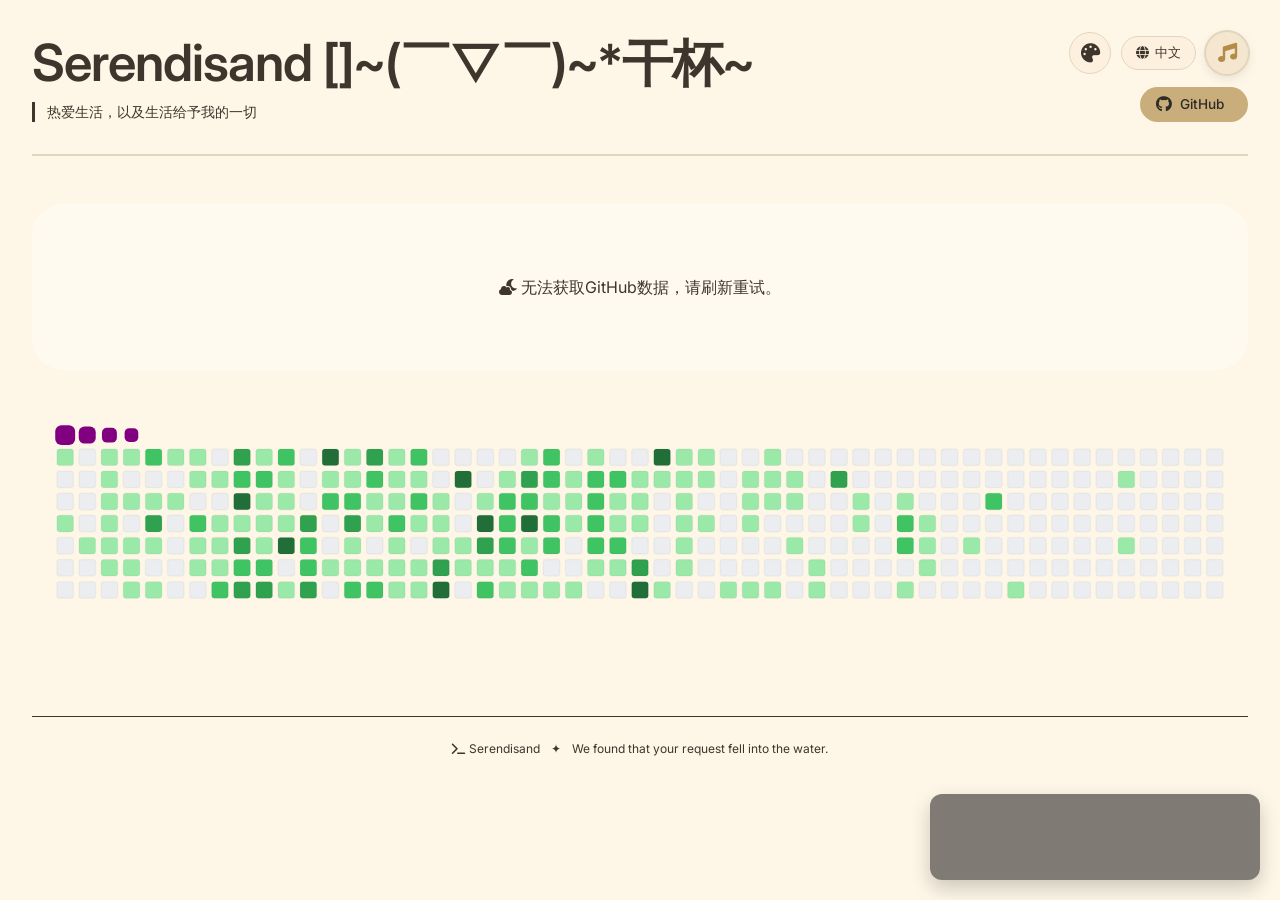
==== commit 4214ab7c: "Update index.html" ====
--- a/index.html
+++ b/index.html
@@ -2,7 +2,7 @@
 <head>
     <meta charset="UTF-8">
     <meta name="viewport" content="width=device-width, initial-scale=1.0, viewport-fit=cover">
-    <title>浮生栖沙 []~(￣▽￣)~*干杯~</title>
+    <title>Serendisand []~(￣▽￣)~*干杯~  二次元 | 技术宅 | 热爱生活 | 学习ing</title>
     <link rel="icon" type="image/jpeg" href="icon/icon.jpg">
     <link rel="preconnect" href="https://fonts.googleapis.com">
     <link rel="preconnect" href="https://fonts.gstatic.com" crossorigin>
@@ -177,49 +177,120 @@
             transform: rotate(15deg);
         }
 
-        .theme-ring-panel {
-            position: absolute;
-            top: 50%;
-            left: 50%;
-            width: 82px;
-            height: 82px;
-            transform: translate(-50%, -50%) scale(0);
-            opacity: 0;
-            visibility: hidden;
-            transition: all 0.28s cubic-bezier(0.2, 0.9, 0.4, 1.2);
-            z-index: 20;
-            pointer-events: none;
-            border-radius: 50%;
-        }
-
-        .theme-ring-panel.open {
-            transform: translate(-50%, -50%) scale(1);
-            opacity: 1;
-            visibility: visible;
-            pointer-events: auto;
-        }
-
-        .ring-container {
-            position: relative;
-            width: 100%;
-            height: 100%;
-            border-radius: 50%;
-        }
-
-        .ring-segment {
-            position: absolute;
-            width: 100%;
-            height: 100%;
-            border-radius: 50%;
-            cursor: pointer;
-            transition: filter 0.2s, transform 0.1s;
-            pointer-events: auto;
-        }
-
-        .ring-segment:hover {
-            filter: brightness(1.08);
-            transform: scale(1.02);
-        }
+	.theme-ring-panel {
+		position: fixed;
+		top: var(--wheel-y, 120px);
+		left: var(--wheel-x, 50vw);
+		width: 260px;
+		height: 260px;
+		transform: translate(-50%, -50%);
+		opacity: 0;
+		visibility: hidden;
+		pointer-events: none;
+		z-index: 2000;
+		border-radius: 50%;
+		transition: opacity 0.22s ease, visibility 0.22s ease;
+	}
+
+	.theme-ring-panel.open {
+		opacity: 1;
+		visibility: visible;
+		pointer-events: auto;
+	}
+
+	.ring-container {
+		position: relative;
+		width: 100%;
+		height: 100%;
+		border-radius: 50%;
+	}
+
+	.ring-segment {
+		position: absolute;
+		top: 50%;
+		left: 50%;
+		width: 74px;
+		height: 74px;
+		border-radius: 50%;
+		border: 1px solid rgba(255,255,255,0.28);
+		cursor: pointer;
+		transform:
+			translate(-50%, -50%)
+			rotate(var(--start-angle))
+			translateY(0)
+			rotate(calc(-1 * var(--start-angle)))
+			scale(0.35);
+		opacity: 0;
+		transition:
+			transform 0.42s cubic-bezier(0.2, 0.9, 0.25, 1.25),
+			opacity 0.22s ease,
+			box-shadow 0.2s ease,
+			filter 0.2s ease;
+		transition-delay: calc(var(--i) * 32ms);
+		pointer-events: auto;
+		display: flex;
+		align-items: center;
+		justify-content: center;
+		box-shadow: 0 10px 24px rgba(0,0,0,0.16);
+		overflow: hidden;
+		padding: 0;
+		font-family: inherit;
+	}
+
+	.theme-ring-panel.open .ring-segment {
+		transform:
+			translate(-50%, -50%)
+			rotate(var(--angle))
+			translateY(-105px)
+			rotate(calc(-1 * var(--angle)))
+			scale(1);
+		opacity: 1;
+	}
+
+	.ring-segment:hover {
+		filter: brightness(1.06);
+		box-shadow: 0 14px 28px rgba(0,0,0,0.22);
+	}
+
+	.ring-segment.active {
+		box-shadow:
+			0 0 0 3px rgba(255,255,255,0.9),
+			0 12px 26px rgba(0,0,0,0.24);
+	}
+
+	.ring-segment::before {
+		content: '';
+		position: absolute;
+		inset: 7px;
+		border-radius: 50%;
+		background: rgba(255,255,255,0.68);
+		backdrop-filter: blur(8px);
+		border: 1px solid rgba(255,255,255,0.4);
+	}
+
+	.ring-theme-name {
+		position: relative;
+		z-index: 2;
+		max-width: 54px;
+		color: #1d1d1d;
+		font-size: 0.62rem;
+		line-height: 1.15;
+		font-weight: 600;
+		text-align: center;
+		word-break: keep-all;
+		transform: rotate(var(--label-tilt));
+		text-shadow: 0 1px 1px rgba(255,255,255,0.55);
+	}
+
+	.ring-segment.dark-label::before {
+		background: rgba(0,0,0,0.42);
+		border-color: rgba(255,255,255,0.18);
+	}
+
+	.ring-segment.dark-label .ring-theme-name {
+		color: #fff;
+		text-shadow: 0 1px 2px rgba(0,0,0,0.35);
+	}
 
         .wheel-center-info {
             position: absolute;
@@ -891,20 +962,42 @@
                 height: 36px;
                 font-size: 20px;
             }
-            .theme-ring-panel {
-                width: 78px;
-                height: 78px;
-            }
-            .wheel-center-info {
-                width: 48px;
-                height: 48px;
-            }
-            .wheel-center-info i {
-                font-size: 0.9rem;
-            }
-            .wheel-center-info span {
-                font-size: 0.55rem;
-            }
+		.theme-ring-panel {
+			width: 220px;
+			height: 220px;
+		}
+
+		.theme-ring-panel.open .ring-segment {
+			transform:
+				translate(-50%, -50%)
+				rotate(var(--angle))
+				translateY(-86px)
+				rotate(calc(-1 * var(--angle)))
+				scale(1);
+		}
+
+		.ring-segment {
+			width: 64px;
+			height: 64px;
+		}
+
+		.ring-theme-name {
+			max-width: 46px;
+			font-size: 0.55rem;
+		}
+
+		.wheel-center-info {
+			width: 48px;
+			height: 48px;
+		}
+
+		.wheel-center-info i {
+			font-size: 0.9rem;
+		}
+
+		.wheel-center-info span {
+			font-size: 0.55rem;
+		}
             .github-badge {
                 padding: 0.4rem 0.8rem;
                 font-size: 0.75rem;
@@ -932,20 +1025,44 @@
             }
         }
 
-        @media (max-width: 480px) {
-            .title-group h1 {
-                font-size: clamp(1.4rem, 7vw, 2rem);
-            }
-            .profile-text h2 {
-                font-size: 1.2rem;
-            }
-            .stats-number {
-                font-size: 1.1rem;
-            }
-            .music-iframe-container iframe {
-                width: 260px;
-            }
-        }
+		@media (max-width: 480px) {
+			.title-group h1 {
+				font-size: clamp(1.4rem, 7vw, 2rem);
+			}
+			.profile-text h2 {
+				font-size: 1.2rem;
+			}
+			.stats-number {
+				font-size: 1.1rem;
+			}
+			.music-iframe-container iframe {
+				width: 260px;
+			}
+
+			.theme-ring-panel {
+				width: 200px;
+				height: 200px;
+			}
+
+			.theme-ring-panel.open .ring-segment {
+				transform:
+					translate(-50%, -50%)
+					rotate(var(--angle))
+					translateY(-78px)
+					rotate(calc(-1 * var(--angle)))
+					scale(1);
+			}
+
+			.ring-segment {
+				width: 58px;
+				height: 58px;
+			}
+
+			.ring-theme-name {
+				max-width: 42px;
+				font-size: 0.5rem;
+			}
+		}
 
         a {
             text-decoration: none;
@@ -956,7 +1073,7 @@
 <div class="container">
     <div class="hero">
         <div class="title-group">
-            <h1 id="siteTitle">浮生栖沙 []~(￣▽￣)~*干杯~</h1>
+            <h1 id="siteTitle">Serendisand []~(￣▽￣)~*干杯~</h1>
             <div class="tagline" id="siteTagline">热爱生活，以及生活给予我的一切</div>
         </div>
         <div class="header-actions">
@@ -1023,7 +1140,7 @@
     </div>
 
     <footer>
-        <i class="fas fa-terminal"></i> <span id="footerText">浮生栖沙</span>
+        <i class="fas fa-terminal"></i> <span id="footerText">Serendisand</span>
         <span style="margin: 0 8px">✦</span> <span id="footerSub">We found that your request fell into the water.</span>
     </footer>
 </div>
@@ -1039,15 +1156,15 @@
 
 <script>
 (function(){
-    const STORAGE_THEME_KEY = 'ukiyograin_theme';
-    const STORAGE_LANG_KEY = 'ukiyograin_lang';
-    const STORAGE_MUSIC_VISIBLE_KEY = 'ukiyograin_music_visible';
-    const GITHUB_USERNAME = 'Ukiyograin';
-
-    const TEXTS = { zh: { loading: "正在从 GitHub 获取创作轨迹 ...", reposTitle: "开源项目", galleryTitle: "精选照片", footerText: "浮生栖沙", footerSub: "We found that your request fell into the water.", siteTitle: "浮生栖沙 []~(￣▽￣)~*干杯~", tagline: "热爱生活，以及生活给予我的一切", langBtn: "中文", repoCountPrefix: "仓库", noDesc: "无具体描述，但代码本身会说话。", profileFallbackBio: "写代码，也写诗。在比特与流沙之间搭建个人宇宙。", locationFallback: "数字游牧", blogFallback: { text: "柑音手帐", url: "https://ukiyograin.github.io/Tangerine-Echo-Journal/" }, followersLabel: "追随者", followingLabel: "正在关注", reposLabel: "仓库", themeNames: { 'swan-white': '天鹅白', 'quantum-black': '量子黑', 'sand-gold': '流沙金', 'mist-gray': '雾霭灰', 'ocean-teal': '深海蓝', 'sunset-rose': '暮色粉', 'forest-moss': '苔原绿' }, nameFirst: "浮生栖沙", nameSecond: "Ukiyograin", links: [
-        { icon: "fab fa-github", name: "GitHub", url: "https://github.com/Ukiyograin", tooltip: "GitHub主页" }
-    ] }, en: { loading: "Fetching creative traces from GitHub ...", reposTitle: "Open Source Projects", galleryTitle: "Featured Photos", footerText: "Ukiyograin", footerSub: "We found that your request fell into the water.", siteTitle: "Ukiyograin []~(￣▽￣)~* Cheers~", tagline: "Love life, and all that life gives me", langBtn: "English", repoCountPrefix: "repos", noDesc: "No description, but code speaks for itself.", profileFallbackBio: "Coding & poetry. Building a personal universe between bits and drifting sand.", locationFallback: "Digital Nomad", blogFallback: { text: "Tangerine Echo Journal", url: "https://ukiyograin.github.io/Tangerine-Echo-Journal/" }, followersLabel: "Followers", followingLabel: "Following", reposLabel: "Repos", themeNames: { 'swan-white': 'Swan White', 'quantum-black': 'Quantum Black', 'sand-gold': 'Sand Gold', 'mist-gray': 'Mist Gray', 'ocean-teal': 'Ocean Teal', 'sunset-rose': 'Sunset Rose', 'forest-moss': 'Forest Moss' }, nameFirst: "Ukiyograin", nameSecond: "浮生栖沙", links: [
-        { icon: "fab fa-github", name: "GitHub", url: "https://github.com/Ukiyograin", tooltip: "GitHub Home" }
+    const STORAGE_THEME_KEY = 'Serendisand_theme';
+    const STORAGE_LANG_KEY = 'Serendisand_lang';
+    const STORAGE_MUSIC_VISIBLE_KEY = 'Serendisand_music_visible';
+    const GITHUB_USERNAME = 'Serendisand';
+
+    const TEXTS = { zh: { loading: "正在从 GitHub 获取创作轨迹 ...", reposTitle: "开源项目", galleryTitle: "精选照片", footerText: "Serendisand", footerSub: "We found that your request fell into the water.", siteTitle: "Serendisand []~(￣▽￣)~*干杯~", tagline: "热爱生活，以及生活给予我的一切", langBtn: "中文", repoCountPrefix: "仓库", noDesc: "无具体描述，但代码本身会说话。", profileFallbackBio: "写代码，也写诗。在比特与流沙之间搭建个人宇宙。", locationFallback: "数字游牧", blogFallback: { text: "柑音手帐", url: "https://Serendisand.github.io/Tangerine-Echo-Journal/" }, followersLabel: "追随者", followingLabel: "正在关注", reposLabel: "仓库", themeNames: { 'swan-white': '天鹅白', 'quantum-black': '量子黑', 'sand-gold': '流沙金', 'mist-gray': '雾霭灰', 'ocean-teal': '深海蓝', 'sunset-rose': '暮色粉', 'forest-moss': '苔原绿' }, nameFirst: "Serendisand", nameSecond: "Serendisand", links: [
+        { icon: "fab fa-github", name: "GitHub", url: "https://github.com/Serendisand", tooltip: "GitHub主页" }
+    ] }, en: { loading: "Fetching creative traces from GitHub ...", reposTitle: "Open Source Projects", galleryTitle: "Featured Photos", footerText: "Serendisand", footerSub: "We found that your request fell into the water.", siteTitle: "Serendisand []~(￣▽￣)~* Cheers~", tagline: "Love life, and all that life gives me", langBtn: "English", repoCountPrefix: "repos", noDesc: "No description, but code speaks for itself.", profileFallbackBio: "Coding & poetry. Building a personal universe between bits and drifting sand.", locationFallback: "Digital Nomad", blogFallback: { text: "Tangerine Echo Journal", url: "https://Serendisand.github.io/Tangerine-Echo-Journal/" }, followersLabel: "Followers", followingLabel: "Following", reposLabel: "Repos", themeNames: { 'swan-white': 'Swan White', 'quantum-black': 'Quantum Black', 'sand-gold': 'Sand Gold', 'mist-gray': 'Mist Gray', 'ocean-teal': 'Ocean Teal', 'sunset-rose': 'Sunset Rose', 'forest-moss': 'Forest Moss' }, nameFirst: "Serendisand", nameSecond: "Serendisand", links: [
+        { icon: "fab fa-github", name: "GitHub", url: "https://github.com/Serendisand", tooltip: "GitHub Home" }
     ] } };
 
     const THEMES = { 'swan-white': { bgBody: '#f5f4f0', textPrimary: '#1e1e1c', borderLight: '#dcd7cd', cardBg: '#faf9f6', cardBorder: '#e9e3db', accentMuted: '#6b6a64', dotInactive: '#ccc6bd', dotActive: '#5a5952', btnBg: '#2c2b28', btnText: '#f0eee9', statBg: '#ffffff', repoCardBg: '#ffffff', loaderBorder: '#cbc6bb', loaderTop: '#5a5952', ctrlBg: '#f0ede8', ctrlText: '#1e1e1c', linkColor: '#1e1e1c', isLight: true, vinylBg: '#e0dcd3', vinylIcon: '#1e1e1c', ringColor: '#d4cfc4' }, 'quantum-black': { bgBody: '#0a0a0a', textPrimary: '#ffffff', borderLight: '#3a3a3a', cardBg: '#141414', cardBorder: '#3d3d3d', accentMuted: '#e0e0e0', dotInactive: '#5a5a5a', dotActive: '#ffffff', btnBg: '#2a2a2a', btnText: '#ffffff', statBg: '#1e1e1e', repoCardBg: '#1a1a1a', loaderBorder: '#5a5a5a', loaderTop: '#ffffff', ctrlBg: '#2a2a2a', ctrlText: '#ffffff', linkColor: '#ffffff', isLight: false, vinylBg: '#3a3a3a', vinylIcon: '#ffffff', ringColor: '#3a3a3a' }, 'sand-gold': { bgBody: '#fef7e8', textPrimary: '#3e362c', borderLight: '#e2d5bd', cardBg: '#fffaf0', cardBorder: '#e8dbc8', accentMuted: '#a18c6f', dotInactive: '#ddcfb5', dotActive: '#b48c48', btnBg: '#c9ae7b', btnText: '#2c2b28', statBg: '#ffffffd9', repoCardBg: '#ffffff', loaderBorder: '#ddcfb5', loaderTop: '#b48c48', ctrlBg: '#fef0df', ctrlText: '#3e362c', linkColor: '#3e362c', isLight: true, vinylBg: '#f5e6d0', vinylIcon: '#b48c48', ringColor: '#e8cf9a' }, 'mist-gray': { bgBody: '#ece9e2', textPrimary: '#2f2e2b', borderLight: '#cfcbc2', cardBg: '#f4f2ef', cardBorder: '#ddd8cf', accentMuted: '#7c7a72', dotInactive: '#bcb7ac', dotActive: '#585650', btnBg: '#5c5a54', btnText: '#f2f0eb', statBg: '#ffffff', repoCardBg: '#ffffff', loaderBorder: '#bcb7ac', loaderTop: '#585650', ctrlBg: '#e5e0d8', ctrlText: '#2f2e2b', linkColor: '#2f2e2b', isLight: true, vinylBg: '#ddd8cf', vinylIcon: '#585650', ringColor: '#cdc8bd' }, 'ocean-teal': { bgBody: '#eef4f2', textPrimary: '#1c3a38', borderLight: '#cbdcd8', cardBg: '#ffffff', cardBorder: '#d2e3df', accentMuted: '#4f7e78', dotInactive: '#bbd1cc', dotActive: '#2c6e64', btnBg: '#2c6e64', btnText: '#f0f7f5', statBg: '#ffffff', repoCardBg: '#ffffff', loaderBorder: '#bbd1cc', loaderTop: '#2c6e64', ctrlBg: '#e2f0ec', ctrlText: '#1c3a38', linkColor: '#1c3a38', isLight: true, vinylBg: '#cbdcd8', vinylIcon: '#2c6e64', ringColor: '#c2dbd4' }, 'sunset-rose': { bgBody: '#fff5f2', textPrimary: '#5e2e3c', borderLight: '#f0dbd4', cardBg: '#fffcf9', cardBorder: '#f3e0d9', accentMuted: '#b5727c', dotInactive: '#f0cfc7', dotActive: '#c1545e', btnBg: '#c1545e', btnText: '#fff9f8', statBg: '#ffffff', repoCardBg: '#ffffff', loaderBorder: '#f0cfc7', loaderTop: '#c1545e', ctrlBg: '#ffeae4', ctrlText: '#5e2e3c', linkColor: '#5e2e3c', isLight: true, vinylBg: '#f0dbd4', vinylIcon: '#c1545e', ringColor: '#f0cdc3' }, 'forest-moss': { bgBody: '#1e2a24', textPrimary: '#e2e7e0', borderLight: '#3f5448', cardBg: '#2a3a32', cardBorder: '#4f6b5b', accentMuted: '#bfd5c7', dotInactive: '#5c7b69', dotActive: '#bdd9b0', btnBg: '#bdd9b0', btnText: '#1e2a24', statBg: '#2a3a32', repoCardBg: '#2a3a32', loaderBorder: '#5c7b69', loaderTop: '#bdd9b0', ctrlBg: '#2f4238', ctrlText: '#e2e7e0', linkColor: '#e2e7e0', isLight: false, vinylBg: '#3f5448', vinylIcon: '#bdd9b0', ringColor: '#4f6b5b' } };
@@ -1064,7 +1181,15 @@
     const musicDisc = document.getElementById('musicDisc');
 
     const lightbox = document.getElementById('lightbox'), lightboxImg = document.getElementById('lightboxImg'), lightboxCloseBtn = document.getElementById('lightboxCloseBtn');
-    function escapeHtml(s) { return s ? s.replace(/[&<>]/g, m => ({'&':'&amp;','<':'&lt;','>':'&gt;'})[m]) : ''; }
+function escapeHtml(s) {
+    return s ? String(s).replace(/[&<>"']/g, m => ({
+        '&': '&amp;',
+        '<': '&lt;',
+        '>': '&gt;',
+        '"': '&quot;',
+        "'": '&#39;'
+    })[m]) : '';
+}
     function truncateUrl(url) { return url.length > 30 ? url.substring(0,27)+'...' : url; }
     function openLightbox(src) { lightboxImg.src = src; lightbox.classList.add('active'); document.body.style.overflow = 'hidden'; }
     function closeLightbox() { lightbox.classList.remove('active'); document.body.style.overflow = ''; }
@@ -1081,71 +1206,57 @@
         return playlistIds[dayOfYear % playlistIds.length];
     }
 
-function loadMusicIframe() {
-    if (musicInitialized) return;
-    musicInitialized = true;
-    const playlistId = pendingPlaylistId || getRandomPlaylistId();
-    const newIframe = document.createElement('iframe');
-    newIframe.id = 'musicIframe';
-    newIframe.frameborder = 'no';
-    newIframe.border = '0';
-    newIframe.marginwidth = '0';
-    newIframe.marginheight = '0';
-    newIframe.width = '330';
-    newIframe.height = '86';
-    newIframe.src = `//music.163.com/outchain/player?type=0&id=${playlistId}&auto=1&height=66`;
-    newIframe.allow = 'autoplay';
-    musicIframeContainer.innerHTML = '';
-    musicIframeContainer.appendChild(newIframe);
-    window.musicIframe = newIframe;
-    musicBtn.classList.add('playing');
-}
-
-    function initMusicPlayer() {
-        pendingPlaylistId = getRandomPlaylistId();
-        
-        function loadMusicOnInteraction() {
-            if (musicInitialized) return;
-            loadMusicIframe();
+    function loadMusicIframe() {
+        if (musicInitialized) return;
+        musicInitialized = true;
+        const playlistId = pendingPlaylistId || getRandomPlaylistId();
+        musicIframe.src = `//music.163.com/outchain/player?type=0&id=${playlistId}&auto=1&height=66`;
+        musicBtn.classList.add('playing');
+    }
+
+function initMusicPlayer() {
+    pendingPlaylistId = getRandomPlaylistId();
+
+    function loadMusicOnInteraction() {
+        if (musicInitialized) {
             document.removeEventListener('click', loadMusicOnInteraction);
             document.removeEventListener('touchstart', loadMusicOnInteraction);
             document.removeEventListener('keydown', loadMusicOnInteraction);
-        }
-        
-        document.addEventListener('click', loadMusicOnInteraction);
-        document.addEventListener('touchstart', loadMusicOnInteraction);
-        document.addEventListener('keydown', loadMusicOnInteraction);
+            return;
+        }
+
+        if (!musicIframeVisible) return;
+
+        loadMusicIframe();
+        document.removeEventListener('click', loadMusicOnInteraction);
+        document.removeEventListener('touchstart', loadMusicOnInteraction);
+        document.removeEventListener('keydown', loadMusicOnInteraction);
     }
+
+    document.addEventListener('click', loadMusicOnInteraction);
+    document.addEventListener('touchstart', loadMusicOnInteraction);
+    document.addEventListener('keydown', loadMusicOnInteraction);
+}
 
 function toggleMusicIframe() {
     musicIframeVisible = !musicIframeVisible;
-    
+
     if (musicIframeVisible) {
+        musicIframeContainer.classList.add('show');
+
         if (!musicInitialized) {
             loadMusicIframe();
-        } else {
-            const playlistId = pendingPlaylistId || getRandomPlaylistId();
-            const newIframe = document.createElement('iframe');
-            newIframe.id = 'musicIframe';
-            newIframe.frameborder = 'no';
-            newIframe.border = '0';
-            newIframe.marginwidth = '0';
-            newIframe.marginheight = '0';
-            newIframe.width = '330';
-            newIframe.height = '86';
-            newIframe.src = `//music.163.com/outchain/player?type=0&id=${playlistId}&auto=1&height=66`;
-            newIframe.allow = 'autoplay';
-            musicIframeContainer.innerHTML = '';
-            musicIframeContainer.appendChild(newIframe);
-            window.musicIframe = newIframe;
-        }
-        musicIframeContainer.classList.add('show');
+        }
+
         musicBtn.classList.add('playing');
         localStorage.setItem(STORAGE_MUSIC_VISIBLE_KEY, 'visible');
     } else {
         musicIframeContainer.classList.remove('show');
         musicBtn.classList.remove('playing');
-        musicIframeContainer.innerHTML = '';
+
+        musicIframe.src = '';
+        musicInitialized = false;
+
         localStorage.setItem(STORAGE_MUSIC_VISIBLE_KEY, 'hidden');
     }
 }
@@ -1176,30 +1287,44 @@
 
     function loadSnakeSvg() { const t = THEMES[currentTheme]; fetch(t.isLight ? 'svg/snake-Light.svg' : 'svg/snake-Dark.svg').then(res=>res.ok?res.text():Promise.reject()).then(svg=>{ dom.snakeContainer.innerHTML = svg; const svgEl = dom.snakeContainer.querySelector('svg'); if(svgEl){ svgEl.style.width='100%'; svgEl.style.height='auto'; svgEl.style.display='block'; svgEl.style.borderRadius='24px'; } }).catch(()=>{ dom.snakeContainer.innerHTML='<div style="padding:1rem;text-align:center;border:1px dashed;border-radius:24px;"><i class="fas fa-gamepad"></i> 🐍 snake svg missing</div>'; }); }
 
-    function buildRingPanel() {
-        const container = document.getElementById('ringContainer'); if(!container) return;
-        const themes = Object.keys(THEMES); const count = themes.length; const angleStep = 360 / count;
-        const rOuter = 41, rInner = 30; 
-        container.innerHTML = '';
-        themes.forEach((themeKey, idx) => {
-            const startAng = idx * angleStep - 90;
-            const endAng = (idx + 1) * angleStep - 90;
-            const radS = startAng * Math.PI/180, radE = endAng * Math.PI/180;
-            const cx = 41, cy = 41;
-            const x1 = cx + rInner * Math.cos(radS), y1 = cy + rInner * Math.sin(radS);
-            const x2 = cx + rOuter * Math.cos(radS), y2 = cy + rOuter * Math.sin(radS);
-            const x3 = cx + rOuter * Math.cos(radE), y3 = cy + rOuter * Math.sin(radE);
-            const x4 = cx + rInner * Math.cos(radE), y4 = cy + rInner * Math.sin(radE);
-            const path = `M ${x1} ${y1} L ${x2} ${y2} A ${rOuter} ${rOuter} 0 0 1 ${x3} ${y3} L ${x4} ${y4} A ${rInner} ${rInner} 0 0 0 ${x1} ${y1} Z`;
-            const seg = document.createElement('div'); seg.className = 'ring-segment';
-            seg.style.background = THEMES[themeKey].ringColor || THEMES[themeKey].btnBg;
-            seg.style.clipPath = `path('${path}')`;
-            seg.style.position = 'absolute'; seg.style.top = '0'; seg.style.left = '0';
-            seg.setAttribute('data-theme', themeKey);
-            seg.addEventListener('click', (e) => { e.stopPropagation(); applyTheme(themeKey, true); document.getElementById('themeRingPanel')?.classList.remove('open'); });
-            container.appendChild(seg);
-        });
-    }
+		function buildRingPanel() {
+			const container = document.getElementById('ringContainer');
+			if (!container) return;
+
+			const themes = Object.keys(THEMES);
+			const count = themes.length;
+			const angleStep = 360 / count;
+
+			container.innerHTML = '';
+
+			themes.forEach((themeKey, idx) => {
+				const angle = idx * angleStep;
+				const startAngle = angle - 72;
+				const labelTilt = 0;
+				const theme = THEMES[themeKey];
+				const themeName = TEXTS[currentLang].themeNames[themeKey] || themeKey;
+
+				const seg = document.createElement('button');
+				seg.type = 'button';
+				seg.className = `ring-segment${themeKey === currentTheme ? ' active' : ''}${theme.isLight ? '' : ' dark-label'}`;
+				seg.style.background = theme.ringColor || theme.btnBg;
+				seg.style.setProperty('--i', idx);
+				seg.style.setProperty('--angle', `${angle}deg`);
+				seg.style.setProperty('--start-angle', `${startAngle}deg`);
+				seg.style.setProperty('--label-tilt', `${labelTilt}deg`);
+				seg.setAttribute('data-theme', themeKey);
+				seg.setAttribute('aria-label', themeName);
+				seg.innerHTML = `<span class="ring-theme-name">${escapeHtml(themeName)}</span>`;
+
+				seg.addEventListener('click', (e) => {
+					e.stopPropagation();
+					applyTheme(themeKey, true);
+					document.getElementById('themeRingPanel')?.classList.remove('open');
+				});
+
+				container.appendChild(seg);
+			});
+		}
 
     function applyTheme(themeName, save=true) {
         currentTheme = themeName; const t = THEMES[themeName];
@@ -1229,7 +1354,75 @@
         });
     }
 
-    function initThemeWheel() { buildRingPanel(); const trigger = document.getElementById('wheelTriggerBtn'); const panel = document.getElementById('themeRingPanel'); if(trigger && panel) { trigger.addEventListener('click', (e) => { e.stopPropagation(); panel.classList.toggle('open'); }); document.addEventListener('click', (e) => { if(!panel.contains(e.target) && !trigger.contains(e.target)) panel.classList.remove('open'); }); } }
+function updateThemeWheelPosition() {
+    const trigger = document.getElementById('wheelTriggerBtn');
+    const panel = document.getElementById('themeRingPanel');
+    if (!trigger || !panel) return;
+
+    const rect = trigger.getBoundingClientRect();
+    const panelSize = window.innerWidth <= 480 ? 200 : window.innerWidth <= 768 ? 220 : 260;
+    const padding = 10;
+
+    let x = rect.left + rect.width / 2;
+    let y = rect.top + rect.height / 2;
+
+    const minX = panelSize / 2 + padding;
+    const maxX = window.innerWidth - panelSize / 2 - padding;
+    const minY = panelSize / 2 + padding;
+    const maxY = window.innerHeight - panelSize / 2 - padding;
+
+    x = Math.min(Math.max(x, minX), maxX);
+    y = Math.min(Math.max(y, minY), maxY);
+
+    panel.style.setProperty('--wheel-x', `${x}px`);
+    panel.style.setProperty('--wheel-y', `${y}px`);
+}
+
+function initThemeWheel() {
+    buildRingPanel();
+
+    const trigger = document.getElementById('wheelTriggerBtn');
+    const panel = document.getElementById('themeRingPanel');
+
+    if (!trigger || !panel) return;
+
+    trigger.addEventListener('click', (e) => {
+        e.stopPropagation();
+
+        if (!panel.classList.contains('open')) {
+            buildRingPanel();
+            updateThemeWheelPosition();
+        }
+
+        panel.classList.toggle('open');
+    });
+
+    panel.addEventListener('click', (e) => {
+        e.stopPropagation();
+    });
+
+    document.addEventListener('click', () => {
+        panel.classList.remove('open');
+    });
+
+    document.addEventListener('keydown', (e) => {
+        if (e.key === 'Escape') {
+            panel.classList.remove('open');
+        }
+    });
+
+    window.addEventListener('resize', () => {
+        if (panel.classList.contains('open')) {
+            updateThemeWheelPosition();
+        }
+    });
+
+    window.addEventListener('scroll', () => {
+        if (panel.classList.contains('open')) {
+            updateThemeWheelPosition();
+        }
+    }, { passive: true });
+}
 
     function renderLinks() {
         const t = TEXTS[currentLang];
@@ -1328,4 +1521,4 @@
 })();
 </script>
 </body>
-</html>+</html>
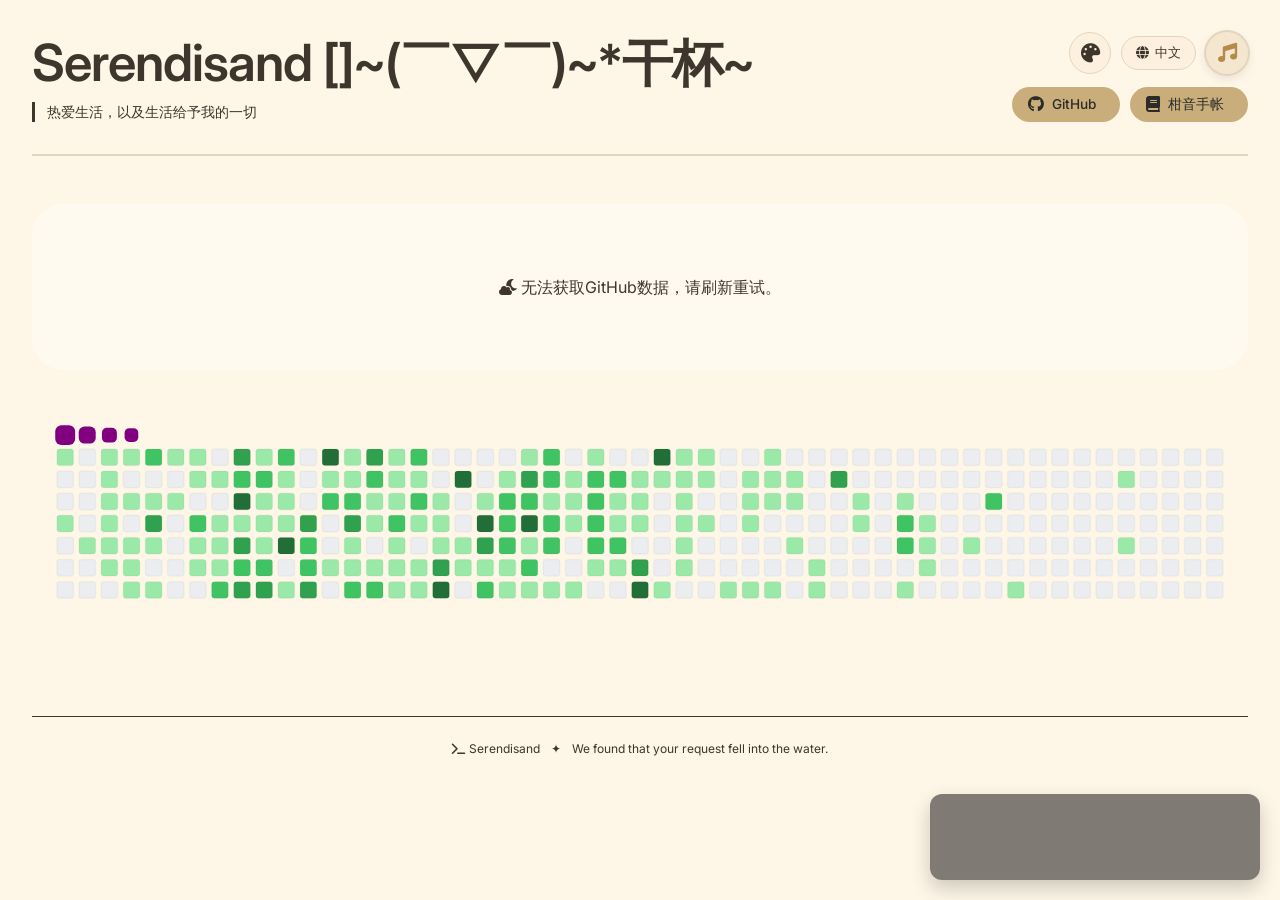
==== commit 78ec4043: "Refactor blog content configuration" ====
--- a/index.html
+++ b/index.html
@@ -8,1066 +8,7 @@
     <link rel="preconnect" href="https://fonts.gstatic.com" crossorigin>
     <link href="https://fonts.googleapis.com/css2?family=Inter:opsz,wght@14..32,300;14..32,400;14..32,500;14..32,600;14..32,700&display=swap" rel="stylesheet">
     <link rel="stylesheet" href="https://cdnjs.cloudflare.com/ajax/libs/font-awesome/6.0.0-beta3/css/all.min.css">
-    <style>
-        * {
-            margin: 0;
-            padding: 0;
-            box-sizing: border-box;
-        }
-
-        body {
-            font-family: 'Inter', system-ui, -apple-system, BlinkMacSystemFont, 'Segoe UI', sans-serif;
-            line-height: 1.4;
-            scroll-behavior: smooth;
-            transition: background-color 0.2s ease, color 0.2s ease, border-color 0.2s;
-            position: relative;
-        }
-
-        body::before {
-            content: '';
-            position: fixed;
-            top: 0;
-            left: 0;
-            width: 100%;
-            height: 100%;
-            background-image: url('pictures/background.jpg');
-            background-size: cover;
-            background-position: center;
-            background-repeat: no-repeat;
-            background-attachment: fixed;
-            opacity: 0.18;
-            pointer-events: none;
-            z-index: -1;
-        }
-
-        .container {
-            max-width: 1280px;
-            margin: 0 auto;
-            padding: 2rem 2rem 4rem;
-            position: relative;
-            z-index: 1;
-        }
-
-        .hero {
-            display: flex;
-            flex-wrap: wrap;
-            justify-content: space-between;
-            align-items: flex-end;
-            border-bottom: 2px solid;
-            padding-bottom: 2rem;
-            margin-bottom: 3rem;
-            transition: border-color 0.2s;
-            gap: 1rem;
-        }
-
-        .title-group {
-            flex: 1;
-            min-width: 0;
-        }
-
-        .title-group h1 {
-            font-size: clamp(1.8rem, 6vw, 3.2rem);
-            font-weight: 600;
-            letter-spacing: -0.02em;
-            line-height: 1.2;
-            word-break: break-word;
-            white-space: normal;
-        }
-
-        .title-group .tagline {
-            font-size: 0.9rem;
-            font-weight: 400;
-            margin-top: 0.5rem;
-            border-left: 3px solid;
-            padding-left: 0.75rem;
-            word-break: break-word;
-        }
-
-        .header-actions {
-            display: flex;
-            flex-direction: column;
-            align-items: flex-end;
-            gap: 0.8rem;
-        }
-
-        .top-buttons {
-            display: flex;
-            gap: 0.6rem;
-            align-items: center;
-            flex-wrap: wrap;
-            justify-content: flex-end;
-        }
-
-        .github-badge {
-            padding: 0.5rem 1rem;
-            border-radius: 40px;
-            font-size: 0.85rem;
-            font-weight: 500;
-            display: inline-flex;
-            align-items: center;
-            gap: 8px;
-            transition: 0.2s ease;
-            text-decoration: none;
-            white-space: nowrap;
-        }
-
-        .github-badge i {
-            font-size: 1rem;
-        }
-
-        .github-badge:hover {
-            transform: scale(0.98);
-        }
-
-        .ctrl-btn {
-            border-radius: 40px;
-            padding: 0.45rem 0.9rem;
-            font-size: 0.8rem;
-            font-weight: 500;
-            cursor: pointer;
-            display: inline-flex;
-            align-items: center;
-            gap: 6px;
-            transition: all 0.2s;
-            font-family: inherit;
-            border: 1px solid;
-            white-space: nowrap;
-        }
-
-        .ctrl-btn:hover {
-            transform: translateY(-1px);
-        }
-
-        .theme-wheel-wrapper {
-            position: relative;
-            display: inline-flex;
-            align-items: center;
-            justify-content: center;
-        }
-
-        .wheel-trigger {
-            width: 42px;
-            height: 42px;
-            border-radius: 50%;
-            padding: 0;
-            font-size: 1.2rem;
-            font-weight: 500;
-            cursor: pointer;
-            display: flex;
-            align-items: center;
-            justify-content: center;
-            transition: all 0.2s;
-            font-family: inherit;
-            border: 1px solid;
-            background: transparent;
-            position: relative;
-            z-index: 10;
-        }
-
-        .wheel-trigger i {
-            font-size: 1.2rem;
-            transition: transform 0.3s ease;
-        }
-
-        .wheel-trigger:hover {
-            transform: scale(1.02);
-        }
-
-        .wheel-trigger:hover i {
-            transform: rotate(15deg);
-        }
-
-	.theme-ring-panel {
-		position: fixed;
-		top: var(--wheel-y, 120px);
-		left: var(--wheel-x, 50vw);
-		width: 260px;
-		height: 260px;
-		transform: translate(-50%, -50%);
-		opacity: 0;
-		visibility: hidden;
-		pointer-events: none;
-		z-index: 2000;
-		border-radius: 50%;
-		transition: opacity 0.22s ease, visibility 0.22s ease;
-	}
-
-	.theme-ring-panel.open {
-		opacity: 1;
-		visibility: visible;
-		pointer-events: auto;
-	}
-
-	.ring-container {
-		position: relative;
-		width: 100%;
-		height: 100%;
-		border-radius: 50%;
-	}
-
-	.ring-segment {
-		position: absolute;
-		top: 50%;
-		left: 50%;
-		width: 74px;
-		height: 74px;
-		border-radius: 50%;
-		border: 1px solid rgba(255,255,255,0.28);
-		cursor: pointer;
-		transform:
-			translate(-50%, -50%)
-			rotate(var(--start-angle))
-			translateY(0)
-			rotate(calc(-1 * var(--start-angle)))
-			scale(0.35);
-		opacity: 0;
-		transition:
-			transform 0.42s cubic-bezier(0.2, 0.9, 0.25, 1.25),
-			opacity 0.22s ease,
-			box-shadow 0.2s ease,
-			filter 0.2s ease;
-		transition-delay: calc(var(--i) * 32ms);
-		pointer-events: auto;
-		display: flex;
-		align-items: center;
-		justify-content: center;
-		box-shadow: 0 10px 24px rgba(0,0,0,0.16);
-		overflow: hidden;
-		padding: 0;
-		font-family: inherit;
-	}
-
-	.theme-ring-panel.open .ring-segment {
-		transform:
-			translate(-50%, -50%)
-			rotate(var(--angle))
-			translateY(-105px)
-			rotate(calc(-1 * var(--angle)))
-			scale(1);
-		opacity: 1;
-	}
-
-	.ring-segment:hover {
-		filter: brightness(1.06);
-		box-shadow: 0 14px 28px rgba(0,0,0,0.22);
-	}
-
-	.ring-segment.active {
-		box-shadow:
-			0 0 0 3px rgba(255,255,255,0.9),
-			0 12px 26px rgba(0,0,0,0.24);
-	}
-
-	.ring-segment::before {
-		content: '';
-		position: absolute;
-		inset: 7px;
-		border-radius: 50%;
-		background: rgba(255,255,255,0.68);
-		backdrop-filter: blur(8px);
-		border: 1px solid rgba(255,255,255,0.4);
-	}
-
-	.ring-theme-name {
-		position: relative;
-		z-index: 2;
-		max-width: 54px;
-		color: #1d1d1d;
-		font-size: 0.62rem;
-		line-height: 1.15;
-		font-weight: 600;
-		text-align: center;
-		word-break: keep-all;
-		transform: rotate(var(--label-tilt));
-		text-shadow: 0 1px 1px rgba(255,255,255,0.55);
-	}
-
-	.ring-segment.dark-label::before {
-		background: rgba(0,0,0,0.42);
-		border-color: rgba(255,255,255,0.18);
-	}
-
-	.ring-segment.dark-label .ring-theme-name {
-		color: #fff;
-		text-shadow: 0 1px 2px rgba(0,0,0,0.35);
-	}
-
-        .wheel-center-info {
-            position: absolute;
-            top: 50%;
-            left: 50%;
-            transform: translate(-50%, -50%);
-            width: 52px;
-            height: 52px;
-            background: rgba(0, 0, 0, 0.7);
-            backdrop-filter: blur(8px);
-            border-radius: 50%;
-            display: flex;
-            flex-direction: column;
-            align-items: center;
-            justify-content: center;
-            z-index: 25;
-            box-shadow: 0 2px 10px rgba(0,0,0,0.2);
-            border: 1px solid rgba(255,255,255,0.2);
-            pointer-events: none;
-            color: white;
-            font-size: 0.65rem;
-            font-weight: 500;
-            text-align: center;
-            line-height: 1.2;
-            transition: all 0.2s;
-        }
-
-        .wheel-center-info i {
-            font-size: 1rem;
-            margin-bottom: 2px;
-        }
-
-        .wheel-center-info span {
-            font-size: 0.6rem;
-            opacity: 0.95;
-            max-width: 48px;
-            white-space: nowrap;
-            overflow: hidden;
-            text-overflow: ellipsis;
-        }
-
-        [data-tooltip] {
-            position: relative;
-        }
-        [data-tooltip]:before {
-            content: attr(data-tooltip);
-            position: absolute;
-            bottom: calc(100% + 8px);
-            left: 50%;
-            transform: translateX(-50%);
-            background: rgba(0,0,0,0.8);
-            backdrop-filter: blur(4px);
-            color: #fff;
-            padding: 4px 10px;
-            border-radius: 20px;
-            font-size: 0.7rem;
-            white-space: nowrap;
-            pointer-events: none;
-            opacity: 0;
-            transition: opacity 0.2s;
-            z-index: 30;
-            font-weight: 400;
-            letter-spacing: 0.3px;
-            border: 0.5px solid rgba(255,255,255,0.2);
-        }
-        [data-tooltip]:hover:before {
-            opacity: 1;
-        }
-
-        .music-player {
-            position: relative;
-        }
-
-        .music-iframe-container {
-            position: fixed;
-            bottom: 20px;
-            right: 20px;
-            z-index: 1000;
-            opacity: 0;
-            visibility: hidden;
-            transform: translateY(20px);
-            transition: opacity 0.3s ease, visibility 0.3s ease, transform 0.3s ease;
-            border-radius: 12px;
-            overflow: hidden;
-            box-shadow: 0 8px 20px rgba(0,0,0,0.2);
-            background: rgba(0,0,0,0.5);
-            backdrop-filter: blur(4px);
-        }
-        .music-iframe-container.show {
-            opacity: 1;
-            visibility: visible;
-            transform: translateY(0);
-        }
-        .music-iframe-container iframe {
-            display: block;
-            width: 330px;
-            height: 86px;
-            border: none;
-            border-radius: 12px;
-        }
-        .music-toggle-btn {
-            width: 42px;
-            height: 42px;
-            border-radius: 50%;
-            cursor: pointer;
-            display: flex;
-            align-items: center;
-            justify-content: center;
-            transition: all 0.3s cubic-bezier(0.34, 1.2, 0.64, 1);
-            border: none;
-            background: transparent;
-            overflow: visible;
-            position: relative;
-        }
-        .music-disc {
-            position: absolute;
-            width: 42px;
-            height: 42px;
-            border-radius: 50%;
-            transition: all 0.3s ease;
-            display: flex;
-            align-items: center;
-            justify-content: center;
-            backdrop-filter: blur(4px);
-        }
-        .music-disc i {
-            font-size: 1.2rem;
-            position: relative;
-            z-index: 2;
-            transition: transform 0.2s;
-        }
-        .music-ring {
-            position: absolute;
-            width: 42px;
-            height: 42px;
-            border-radius: 50%;
-            opacity: 0;
-            transition: all 0.3s ease;
-            pointer-events: none;
-        }
-        .music-toggle-btn:hover .music-ring {
-            opacity: 0.4;
-            transform: scale(1.15);
-        }
-        .music-toggle-btn.playing .music-disc {
-            animation: spinVinyl 4s linear infinite;
-        }
-        .music-toggle-btn.playing .music-ring {
-            animation: pulseRing 1.2s ease-out infinite;
-        }
-        @keyframes spinVinyl {
-            from { transform: rotate(0deg); }
-            to { transform: rotate(360deg); }
-        }
-        @keyframes pulseRing {
-            0% { transform: scale(1); opacity: 0.6; }
-            100% { transform: scale(1.3); opacity: 0; }
-        }
-
-        .profile-card {
-            border-radius: 32px;
-            padding: 1.5rem;
-            margin: 1rem 0 2rem;
-            border: 1px solid;
-            display: flex;
-            flex-wrap: wrap;
-            gap: 1.5rem;
-            align-items: center;
-            justify-content: space-between;
-            transition: background 0.2s, border-color 0.2s;
-        }
-
-        .profile-info {
-            display: flex;
-            align-items: center;
-            gap: 1.2rem;
-            flex-wrap: wrap;
-        }
-
-        .avatar-wrapper {
-            position: relative;
-            display: inline-block;
-        }
-
-        .avatar {
-            width: 70px;
-            height: 70px;
-            border-radius: 50%;
-            object-fit: cover;
-            border: 2px solid;
-            display: block;
-        }
-
-        .status-indicator {
-            position: absolute;
-            bottom: 2px;
-            right: 2px;
-            width: 20px;
-            height: 20px;
-            border-radius: 50%;
-            display: flex;
-            align-items: center;
-            justify-content: center;
-            font-size: 10px;
-            font-weight: 500;
-            color: white;
-            cursor: help;
-            transition: transform 0.2s;
-            border: 2px solid;
-        }
-
-        .status-indicator:hover {
-            transform: scale(1.1);
-        }
-
-        .status-indicator.active {
-            background-color: #2ea043;
-        }
-
-        .status-indicator.idle {
-            background-color: #f0b400;
-        }
-
-        .status-indicator.offline {
-            background-color: #6e6b66;
-        }
-
-        .profile-text h2 {
-            font-weight: 600;
-            font-size: 1.4rem;
-            letter-spacing: -0.2px;
-            margin-bottom: 0.2rem;
-            display: flex;
-            align-items: center;
-            flex-wrap: wrap;
-            gap: 0.5rem;
-        }
-
-        .name-wrapper {
-            display: flex;
-            align-items: center;
-            gap: 0.5rem;
-            position: relative;
-            overflow: hidden;
-        }
-
-        .name-part {
-            transition: transform 0.4s cubic-bezier(0.2, 0.9, 0.4, 1.1), opacity 0.3s ease;
-            white-space: nowrap;
-        }
-
-        .name-part.swap-left {
-            transform: translateX(-100%);
-            opacity: 0;
-        }
-
-        .name-part.swap-right {
-            transform: translateX(100%);
-            opacity: 0;
-        }
-
-        .profile-bio {
-            font-size: 0.85rem;
-            line-height: 1.45;
-            margin-top: 0.2rem;
-            max-width: 500px;
-        }
-
-        .profile-meta {
-            margin-top: 6px;
-            display: flex;
-            gap: 12px;
-            font-size: 0.75rem;
-            flex-wrap: wrap;
-        }
-
-        .profile-meta span {
-            display: inline-flex;
-            align-items: center;
-            gap: 5px;
-        }
-
-        .stats-mini {
-            display: flex;
-            gap: 1.2rem;
-            padding: 0.6rem 1.5rem;
-            border-radius: 60px;
-            border: 1px solid;
-            transition: background 0.2s;
-        }
-
-        .stat-item {
-            text-align: center;
-            min-width: 55px;
-        }
-
-        .stats-number {
-            font-weight: 700;
-            font-size: 1.3rem;
-            line-height: 1.2;
-            margin-bottom: 0.1rem;
-        }
-
-        .stats-label {
-            font-size: 0.6rem;
-            text-transform: uppercase;
-            letter-spacing: 0.5px;
-            font-weight: 500;
-        }
-
-        .snake-container {
-            margin: 2rem 0 2rem;
-            border-radius: 28px;
-            overflow: hidden;
-            transition: all 0.2s;
-            background: transparent;
-        }
-
-        .snake-container svg {
-            width: 100%;
-            height: auto;
-            display: block;
-            border-radius: 24px;
-        }
-
-        .carousel-section {
-            margin: 2rem 0 3rem;
-        }
-
-        .section-title {
-            font-size: 1.3rem;
-            font-weight: 500;
-            letter-spacing: -0.3px;
-            margin: 1rem 0 1rem;
-            display: flex;
-            align-items: baseline;
-            justify-content: space-between;
-            flex-wrap: wrap;
-            border-bottom: 1px solid;
-            padding-bottom: 0.7rem;
-        }
-
-        .section-title span:first-child {
-            font-weight: 600;
-        }
-
-        .repo-count {
-            font-size: 0.75rem;
-            padding: 0.2rem 0.6rem;
-            border-radius: 20px;
-            font-weight: 400;
-        }
-
-        .carousel-container {
-            position: relative;
-            overflow: hidden;
-            border-radius: 24px;
-        }
-
-        .carousel-track {
-            display: flex;
-            transition: transform 0.4s cubic-bezier(0.2, 0.9, 0.4, 1.1);
-            gap: 1rem;
-        }
-
-        .repo-carousel-card {
-            flex: 0 0 calc(33.333% - 0.7rem);
-            border-radius: 24px;
-            padding: 1.2rem;
-            border: 1px solid;
-            box-shadow: 0 2px 5px rgba(0,0,0,0.02);
-            transition: all 0.25s ease;
-        }
-
-        .repo-carousel-card:hover {
-            transform: translateY(-4px);
-            box-shadow: 0 12px 20px -10px rgba(0,0,0,0.08);
-        }
-
-        .repo-name {
-            font-size: 1.2rem;
-            font-weight: 600;
-            margin-bottom: 0.4rem;
-            display: flex;
-            align-items: center;
-            gap: 6px;
-            flex-wrap: wrap;
-        }
-
-        .repo-name i {
-            font-size: 1rem;
-        }
-
-        .repo-name a {
-            text-decoration: none;
-            border-bottom: 1px solid transparent;
-            transition: border 0.2s;
-        }
-
-        .repo-name a:hover {
-            border-bottom: 1.5px solid;
-        }
-
-        .repo-desc {
-            font-size: 0.8rem;
-            line-height: 1.4;
-            margin: 0.6rem 0 0.8rem;
-            display: -webkit-box;
-            -webkit-line-clamp: 2;
-            -webkit-box-orient: vertical;
-            overflow: hidden;
-        }
-
-        .repo-meta {
-            display: flex;
-            gap: 0.8rem;
-            font-size: 0.7rem;
-            border-top: 1px solid;
-            padding-top: 0.7rem;
-            margin-top: 0.3rem;
-            flex-wrap: wrap;
-        }
-
-        .repo-meta span {
-            display: inline-flex;
-            align-items: center;
-            gap: 4px;
-        }
-
-        .lang-color {
-            width: 8px;
-            height: 8px;
-            border-radius: 50%;
-            display: inline-block;
-        }
-
-        .carousel-btn {
-            position: absolute;
-            top: 50%;
-            transform: translateY(-50%);
-            backdrop-filter: blur(8px);
-            border: none;
-            width: 34px;
-            height: 34px;
-            border-radius: 40px;
-            cursor: pointer;
-            font-size: 1rem;
-            transition: 0.2s;
-            z-index: 10;
-            display: flex;
-            align-items: center;
-            justify-content: center;
-        }
-
-        .carousel-btn:hover {
-            transform: translateY(-50%) scale(1.02);
-        }
-
-        .btn-prev {
-            left: 8px;
-        }
-
-        .btn-next {
-            right: 8px;
-        }
-
-        .carousel-dots {
-            display: flex;
-            justify-content: center;
-            gap: 6px;
-            margin-top: 1rem;
-        }
-
-        .dot {
-            width: 6px;
-            height: 6px;
-            border-radius: 50%;
-            cursor: pointer;
-            transition: 0.2s;
-        }
-
-        .dot.active {
-            width: 20px;
-            border-radius: 10px;
-        }
-
-        .marquee-section {
-            margin: 2rem 0 3rem;
-        }
-
-        .marquee-wrapper {
-            position: relative;
-            overflow: hidden;
-            border-radius: 24px;
-            width: 100%;
-        }
-
-        .marquee-track {
-            display: flex;
-            will-change: transform;
-        }
-
-        .marquee-item {
-            flex-shrink: 0;
-            width: 240px;
-            margin-right: 1rem;
-            border-radius: 18px;
-            overflow: hidden;
-            border: 1px solid;
-            transition: all 0.25s ease;
-            cursor: pointer;
-            background: rgba(0,0,0,0.02);
-            aspect-ratio: 4 / 3;
-        }
-
-        .marquee-item img {
-            width: 100%;
-            height: 100%;
-            object-fit: cover;
-            object-position: top center;
-            display: block;
-            transition: transform 0.3s ease;
-        }
-
-        .marquee-item:hover {
-            transform: translateY(-4px);
-            box-shadow: 0 12px 24px -12px rgba(0,0,0,0.2);
-        }
-
-        .marquee-item:hover img {
-            transform: scale(1.02);
-        }
-
-        .status-message {
-            border-radius: 2rem;
-            padding: 1.5rem;
-            text-align: center;
-            margin: 1.5rem 0;
-        }
-
-        .loader {
-            display: inline-block;
-            width: 24px;
-            height: 24px;
-            border: 2px solid;
-            border-radius: 50%;
-            border-top-color: transparent;
-            animation: spin 0.7s linear infinite;
-            margin-right: 8px;
-        }
-
-        @keyframes spin {
-            to { transform: rotate(360deg); }
-        }
-
-        footer {
-            margin-top: 3rem;
-            text-align: center;
-            font-size: 0.75rem;
-            border-top: 1px solid;
-            padding-top: 1.5rem;
-        }
-
-        .lightbox {
-            position: fixed;
-            top: 0;
-            left: 0;
-            width: 100%;
-            height: 100%;
-            background-color: rgba(0, 0, 0, 0.92);
-            backdrop-filter: blur(12px);
-            z-index: 9999;
-            display: flex;
-            align-items: center;
-            justify-content: center;
-            cursor: pointer;
-            opacity: 0;
-            visibility: hidden;
-            transition: opacity 0.25s ease, visibility 0.25s ease;
-        }
-
-        .lightbox.active {
-            opacity: 1;
-            visibility: visible;
-        }
-
-        .lightbox img {
-            max-width: 90vw;
-            max-height: 90vh;
-            object-fit: contain;
-            border-radius: 16px;
-            box-shadow: 0 20px 40px rgba(0,0,0,0.4);
-            animation: lightboxFadeIn 0.3s ease;
-        }
-
-        @keyframes lightboxFadeIn {
-            from {
-                opacity: 0;
-                transform: scale(0.96);
-            }
-            to {
-                opacity: 1;
-                transform: scale(1);
-            }
-        }
-
-        .lightbox-close {
-            position: absolute;
-            top: 20px;
-            right: 24px;
-            width: 40px;
-            height: 40px;
-            border-radius: 50%;
-            background: rgba(255,255,255,0.15);
-            backdrop-filter: blur(4px);
-            display: flex;
-            align-items: center;
-            justify-content: center;
-            font-size: 24px;
-            color: white;
-            cursor: pointer;
-            transition: all 0.2s;
-            border: none;
-        }
-
-        .lightbox-close:hover {
-            background: rgba(255,255,255,0.3);
-            transform: scale(1.05);
-        }
-
-        @media (max-width: 768px) {
-            .container {
-                padding: 1.2rem;
-            }
-            .hero {
-                flex-direction: column;
-                align-items: flex-start;
-                gap: 1rem;
-            }
-            .header-actions {
-                width: 100%;
-                align-items: flex-start;
-            }
-            .top-buttons {
-                width: 100%;
-                justify-content: flex-start;
-            }
-            .profile-card {
-                flex-direction: column;
-                align-items: flex-start;
-                padding: 1.2rem;
-            }
-            .stats-mini {
-                width: 100%;
-                justify-content: space-around;
-                padding: 0.5rem 1rem;
-            }
-            .repo-carousel-card {
-                flex: 0 0 100%;
-            }
-            .marquee-item {
-                width: 180px;
-                margin-right: 0.8rem;
-            }
-            .lightbox-close {
-                top: 16px;
-                right: 16px;
-                width: 36px;
-                height: 36px;
-                font-size: 20px;
-            }
-		.theme-ring-panel {
-			width: 220px;
-			height: 220px;
-		}
-
-		.theme-ring-panel.open .ring-segment {
-			transform:
-				translate(-50%, -50%)
-				rotate(var(--angle))
-				translateY(-86px)
-				rotate(calc(-1 * var(--angle)))
-				scale(1);
-		}
-
-		.ring-segment {
-			width: 64px;
-			height: 64px;
-		}
-
-		.ring-theme-name {
-			max-width: 46px;
-			font-size: 0.55rem;
-		}
-
-		.wheel-center-info {
-			width: 48px;
-			height: 48px;
-		}
-
-		.wheel-center-info i {
-			font-size: 0.9rem;
-		}
-
-		.wheel-center-info span {
-			font-size: 0.55rem;
-		}
-            .github-badge {
-                padding: 0.4rem 0.8rem;
-                font-size: 0.75rem;
-            }
-            .ctrl-btn {
-                padding: 0.4rem 0.7rem;
-                font-size: 0.75rem;
-            }
-            .wheel-trigger {
-                width: 38px;
-                height: 38px;
-                font-size: 1rem;
-            }
-            .music-toggle-btn {
-                width: 38px;
-                height: 38px;
-            }
-            .music-disc {
-                width: 38px;
-                height: 38px;
-            }
-            .music-iframe-container iframe {
-                width: 280px;
-                height: 86px;
-            }
-        }
-
-		@media (max-width: 480px) {
-			.title-group h1 {
-				font-size: clamp(1.4rem, 7vw, 2rem);
-			}
-			.profile-text h2 {
-				font-size: 1.2rem;
-			}
-			.stats-number {
-				font-size: 1.1rem;
-			}
-			.music-iframe-container iframe {
-				width: 260px;
-			}
-
-			.theme-ring-panel {
-				width: 200px;
-				height: 200px;
-			}
-
-			.theme-ring-panel.open .ring-segment {
-				transform:
-					translate(-50%, -50%)
-					rotate(var(--angle))
-					translateY(-78px)
-					rotate(calc(-1 * var(--angle)))
-					scale(1);
-			}
-
-			.ring-segment {
-				width: 58px;
-				height: 58px;
-			}
-
-			.ring-theme-name {
-				max-width: 42px;
-				font-size: 0.5rem;
-			}
-		}
-
-        a {
-            text-decoration: none;
-        }
-    </style>
+    <link rel="stylesheet" href="assets/css/site.css">
 </head>
 <body>
 <div class="container">
@@ -1154,371 +95,7 @@
     <iframe id="musicIframe" frameborder="no" border="0" marginwidth="0" marginheight="0" width="330" height="86" src="" allow="autoplay"></iframe>
 </div>
 
-<script>
-(function(){
-    const STORAGE_THEME_KEY = 'Serendisand_theme';
-    const STORAGE_LANG_KEY = 'Serendisand_lang';
-    const STORAGE_MUSIC_VISIBLE_KEY = 'Serendisand_music_visible';
-    const GITHUB_USERNAME = 'Serendisand';
-
-    const TEXTS = { zh: { loading: "正在从 GitHub 获取创作轨迹 ...", reposTitle: "开源项目", galleryTitle: "精选照片", footerText: "Serendisand", footerSub: "We found that your request fell into the water.", siteTitle: "Serendisand []~(￣▽￣)~*干杯~", tagline: "热爱生活，以及生活给予我的一切", langBtn: "中文", repoCountPrefix: "仓库", noDesc: "无具体描述，但代码本身会说话。", profileFallbackBio: "写代码，也写诗。在比特与流沙之间搭建个人宇宙。", locationFallback: "数字游牧", blogFallback: { text: "柑音手帐", url: "https://Serendisand.github.io/Tangerine-Echo-Journal/" }, followersLabel: "追随者", followingLabel: "正在关注", reposLabel: "仓库", themeNames: { 'swan-white': '天鹅白', 'quantum-black': '量子黑', 'sand-gold': '流沙金', 'mist-gray': '雾霭灰', 'ocean-teal': '深海蓝', 'sunset-rose': '暮色粉', 'forest-moss': '苔原绿' }, nameFirst: "Serendisand", nameSecond: "Serendisand", links: [
-        { icon: "fab fa-github", name: "GitHub", url: "https://github.com/Serendisand", tooltip: "GitHub主页" }
-    ] }, en: { loading: "Fetching creative traces from GitHub ...", reposTitle: "Open Source Projects", galleryTitle: "Featured Photos", footerText: "Serendisand", footerSub: "We found that your request fell into the water.", siteTitle: "Serendisand []~(￣▽￣)~* Cheers~", tagline: "Love life, and all that life gives me", langBtn: "English", repoCountPrefix: "repos", noDesc: "No description, but code speaks for itself.", profileFallbackBio: "Coding & poetry. Building a personal universe between bits and drifting sand.", locationFallback: "Digital Nomad", blogFallback: { text: "Tangerine Echo Journal", url: "https://Serendisand.github.io/Tangerine-Echo-Journal/" }, followersLabel: "Followers", followingLabel: "Following", reposLabel: "Repos", themeNames: { 'swan-white': 'Swan White', 'quantum-black': 'Quantum Black', 'sand-gold': 'Sand Gold', 'mist-gray': 'Mist Gray', 'ocean-teal': 'Ocean Teal', 'sunset-rose': 'Sunset Rose', 'forest-moss': 'Forest Moss' }, nameFirst: "Serendisand", nameSecond: "Serendisand", links: [
-        { icon: "fab fa-github", name: "GitHub", url: "https://github.com/Serendisand", tooltip: "GitHub Home" }
-    ] } };
-
-    const THEMES = { 'swan-white': { bgBody: '#f5f4f0', textPrimary: '#1e1e1c', borderLight: '#dcd7cd', cardBg: '#faf9f6', cardBorder: '#e9e3db', accentMuted: '#6b6a64', dotInactive: '#ccc6bd', dotActive: '#5a5952', btnBg: '#2c2b28', btnText: '#f0eee9', statBg: '#ffffff', repoCardBg: '#ffffff', loaderBorder: '#cbc6bb', loaderTop: '#5a5952', ctrlBg: '#f0ede8', ctrlText: '#1e1e1c', linkColor: '#1e1e1c', isLight: true, vinylBg: '#e0dcd3', vinylIcon: '#1e1e1c', ringColor: '#d4cfc4' }, 'quantum-black': { bgBody: '#0a0a0a', textPrimary: '#ffffff', borderLight: '#3a3a3a', cardBg: '#141414', cardBorder: '#3d3d3d', accentMuted: '#e0e0e0', dotInactive: '#5a5a5a', dotActive: '#ffffff', btnBg: '#2a2a2a', btnText: '#ffffff', statBg: '#1e1e1e', repoCardBg: '#1a1a1a', loaderBorder: '#5a5a5a', loaderTop: '#ffffff', ctrlBg: '#2a2a2a', ctrlText: '#ffffff', linkColor: '#ffffff', isLight: false, vinylBg: '#3a3a3a', vinylIcon: '#ffffff', ringColor: '#3a3a3a' }, 'sand-gold': { bgBody: '#fef7e8', textPrimary: '#3e362c', borderLight: '#e2d5bd', cardBg: '#fffaf0', cardBorder: '#e8dbc8', accentMuted: '#a18c6f', dotInactive: '#ddcfb5', dotActive: '#b48c48', btnBg: '#c9ae7b', btnText: '#2c2b28', statBg: '#ffffffd9', repoCardBg: '#ffffff', loaderBorder: '#ddcfb5', loaderTop: '#b48c48', ctrlBg: '#fef0df', ctrlText: '#3e362c', linkColor: '#3e362c', isLight: true, vinylBg: '#f5e6d0', vinylIcon: '#b48c48', ringColor: '#e8cf9a' }, 'mist-gray': { bgBody: '#ece9e2', textPrimary: '#2f2e2b', borderLight: '#cfcbc2', cardBg: '#f4f2ef', cardBorder: '#ddd8cf', accentMuted: '#7c7a72', dotInactive: '#bcb7ac', dotActive: '#585650', btnBg: '#5c5a54', btnText: '#f2f0eb', statBg: '#ffffff', repoCardBg: '#ffffff', loaderBorder: '#bcb7ac', loaderTop: '#585650', ctrlBg: '#e5e0d8', ctrlText: '#2f2e2b', linkColor: '#2f2e2b', isLight: true, vinylBg: '#ddd8cf', vinylIcon: '#585650', ringColor: '#cdc8bd' }, 'ocean-teal': { bgBody: '#eef4f2', textPrimary: '#1c3a38', borderLight: '#cbdcd8', cardBg: '#ffffff', cardBorder: '#d2e3df', accentMuted: '#4f7e78', dotInactive: '#bbd1cc', dotActive: '#2c6e64', btnBg: '#2c6e64', btnText: '#f0f7f5', statBg: '#ffffff', repoCardBg: '#ffffff', loaderBorder: '#bbd1cc', loaderTop: '#2c6e64', ctrlBg: '#e2f0ec', ctrlText: '#1c3a38', linkColor: '#1c3a38', isLight: true, vinylBg: '#cbdcd8', vinylIcon: '#2c6e64', ringColor: '#c2dbd4' }, 'sunset-rose': { bgBody: '#fff5f2', textPrimary: '#5e2e3c', borderLight: '#f0dbd4', cardBg: '#fffcf9', cardBorder: '#f3e0d9', accentMuted: '#b5727c', dotInactive: '#f0cfc7', dotActive: '#c1545e', btnBg: '#c1545e', btnText: '#fff9f8', statBg: '#ffffff', repoCardBg: '#ffffff', loaderBorder: '#f0cfc7', loaderTop: '#c1545e', ctrlBg: '#ffeae4', ctrlText: '#5e2e3c', linkColor: '#5e2e3c', isLight: true, vinylBg: '#f0dbd4', vinylIcon: '#c1545e', ringColor: '#f0cdc3' }, 'forest-moss': { bgBody: '#1e2a24', textPrimary: '#e2e7e0', borderLight: '#3f5448', cardBg: '#2a3a32', cardBorder: '#4f6b5b', accentMuted: '#bfd5c7', dotInactive: '#5c7b69', dotActive: '#bdd9b0', btnBg: '#bdd9b0', btnText: '#1e2a24', statBg: '#2a3a32', repoCardBg: '#2a3a32', loaderBorder: '#5c7b69', loaderTop: '#bdd9b0', ctrlBg: '#2f4238', ctrlText: '#e2e7e0', linkColor: '#e2e7e0', isLight: false, vinylBg: '#3f5448', vinylIcon: '#bdd9b0', ringColor: '#4f6b5b' } };
-
-    let reposData = [], currentIndex = 0, itemsPerView = 3, autoPlayInterval = null, isHovering = false, galleryImages = [], currentLang = 'zh', currentTheme = 'sand-gold', marqueeAnimationId = null, marqueePosition = 0, marqueeSpeed = 0.8, isMarqueeHovering = false, marqueeTotalWidth = 0, marqueeContainerWidth = 0;
-    let musicIframeVisible = true;
-    let musicInitialized = false;
-    let pendingPlaylistId = null;
-    let currentUserData = null;
-
-    const musicIframeContainer = document.getElementById('musicIframeContainer');
-    const musicIframe = document.getElementById('musicIframe');
-    const musicBtn = document.getElementById('musicBtn');
-    const musicDisc = document.getElementById('musicDisc');
-
-    const lightbox = document.getElementById('lightbox'), lightboxImg = document.getElementById('lightboxImg'), lightboxCloseBtn = document.getElementById('lightboxCloseBtn');
-function escapeHtml(s) {
-    return s ? String(s).replace(/[&<>"']/g, m => ({
-        '&': '&amp;',
-        '<': '&lt;',
-        '>': '&gt;',
-        '"': '&quot;',
-        "'": '&#39;'
-    })[m]) : '';
-}
-    function truncateUrl(url) { return url.length > 30 ? url.substring(0,27)+'...' : url; }
-    function openLightbox(src) { lightboxImg.src = src; lightbox.classList.add('active'); document.body.style.overflow = 'hidden'; }
-    function closeLightbox() { lightbox.classList.remove('active'); document.body.style.overflow = ''; }
-    if(lightboxCloseBtn) lightboxCloseBtn.addEventListener('click', (e) => { e.stopPropagation(); closeLightbox(); });
-    if(lightbox) lightbox.addEventListener('click', (e) => { if(e.target === lightbox) closeLightbox(); });
-    document.addEventListener('keydown', (e) => { if(e.key === 'Escape' && lightbox.classList.contains('active')) closeLightbox(); });
-
-    const dom = { profileContainer: document.getElementById('github-profile-container'), reposSection: document.getElementById('repos-carousel-section'), carouselTrack: document.getElementById('repoCarouselTrack'), repoPrevBtn: document.getElementById('repoPrevBtn'), repoNextBtn: document.getElementById('repoNextBtn'), repoDots: document.getElementById('repoDots'), repoCountBadge: document.getElementById('repo-count-badge'), marqueeSection: document.getElementById('marquee-section'), marqueeTrack: document.getElementById('marqueeTrack'), snakeContainer: document.getElementById('snake-container'), langSwitchBtn: document.getElementById('langSwitchBtn'), langText: document.getElementById('langText'), loadingPlaceholder: document.getElementById('loading-placeholder'), loadingMsg: document.getElementById('loadingMsg'), reposTitle: document.getElementById('reposTitle'), galleryTitle: document.getElementById('galleryTitle'), footerText: document.getElementById('footerText'), footerSub: document.getElementById('footerSub'), siteTitle: document.getElementById('siteTitle'), siteTagline: document.getElementById('siteTagline') };
-
-    function getRandomPlaylistId() {
-        const playlistIds = ['3778678', '3779629', '19723756', '2250011882', '3136952023'];
-        const today = new Date();
-        const dayOfYear = Math.floor((today - new Date(today.getFullYear(), 0, 0)) / 86400000);
-        return playlistIds[dayOfYear % playlistIds.length];
-    }
-
-    function loadMusicIframe() {
-        if (musicInitialized) return;
-        musicInitialized = true;
-        const playlistId = pendingPlaylistId || getRandomPlaylistId();
-        musicIframe.src = `//music.163.com/outchain/player?type=0&id=${playlistId}&auto=1&height=66`;
-        musicBtn.classList.add('playing');
-    }
-
-function initMusicPlayer() {
-    pendingPlaylistId = getRandomPlaylistId();
-
-    function loadMusicOnInteraction() {
-        if (musicInitialized) {
-            document.removeEventListener('click', loadMusicOnInteraction);
-            document.removeEventListener('touchstart', loadMusicOnInteraction);
-            document.removeEventListener('keydown', loadMusicOnInteraction);
-            return;
-        }
-
-        if (!musicIframeVisible) return;
-
-        loadMusicIframe();
-        document.removeEventListener('click', loadMusicOnInteraction);
-        document.removeEventListener('touchstart', loadMusicOnInteraction);
-        document.removeEventListener('keydown', loadMusicOnInteraction);
-    }
-
-    document.addEventListener('click', loadMusicOnInteraction);
-    document.addEventListener('touchstart', loadMusicOnInteraction);
-    document.addEventListener('keydown', loadMusicOnInteraction);
-}
-
-function toggleMusicIframe() {
-    musicIframeVisible = !musicIframeVisible;
-
-    if (musicIframeVisible) {
-        musicIframeContainer.classList.add('show');
-
-        if (!musicInitialized) {
-            loadMusicIframe();
-        }
-
-        musicBtn.classList.add('playing');
-        localStorage.setItem(STORAGE_MUSIC_VISIBLE_KEY, 'visible');
-    } else {
-        musicIframeContainer.classList.remove('show');
-        musicBtn.classList.remove('playing');
-
-        musicIframe.src = '';
-        musicInitialized = false;
-
-        localStorage.setItem(STORAGE_MUSIC_VISIBLE_KEY, 'hidden');
-    }
-}
-
-    function updateMusicButtonTheme() {
-        const t = THEMES[currentTheme];
-        musicDisc.style.backgroundColor = t.vinylBg;
-        musicDisc.style.color = t.vinylIcon;
-        musicDisc.style.boxShadow = `0 0 0 2px ${t.borderLight}, 0 4px 12px rgba(0,0,0,0.1)`;
-    }
-
-    function animateNameSwap() {
-        const container = document.querySelector('.name-wrapper');
-        if (!container) return;
-        const parts = container.querySelectorAll('.name-part');
-        if (parts.length !== 2) return;
-        parts[0].classList.add('swap-left');
-        parts[1].classList.add('swap-right');
-        setTimeout(() => {
-            const firstText = parts[0].textContent;
-            const secondText = parts[1].textContent;
-            parts[0].textContent = secondText;
-            parts[1].textContent = firstText;
-            parts[0].classList.remove('swap-left');
-            parts[1].classList.remove('swap-right');
-        }, 400);
-    }
-
-    function loadSnakeSvg() { const t = THEMES[currentTheme]; fetch(t.isLight ? 'svg/snake-Light.svg' : 'svg/snake-Dark.svg').then(res=>res.ok?res.text():Promise.reject()).then(svg=>{ dom.snakeContainer.innerHTML = svg; const svgEl = dom.snakeContainer.querySelector('svg'); if(svgEl){ svgEl.style.width='100%'; svgEl.style.height='auto'; svgEl.style.display='block'; svgEl.style.borderRadius='24px'; } }).catch(()=>{ dom.snakeContainer.innerHTML='<div style="padding:1rem;text-align:center;border:1px dashed;border-radius:24px;"><i class="fas fa-gamepad"></i> 🐍 snake svg missing</div>'; }); }
-
-		function buildRingPanel() {
-			const container = document.getElementById('ringContainer');
-			if (!container) return;
-
-			const themes = Object.keys(THEMES);
-			const count = themes.length;
-			const angleStep = 360 / count;
-
-			container.innerHTML = '';
-
-			themes.forEach((themeKey, idx) => {
-				const angle = idx * angleStep;
-				const startAngle = angle - 72;
-				const labelTilt = 0;
-				const theme = THEMES[themeKey];
-				const themeName = TEXTS[currentLang].themeNames[themeKey] || themeKey;
-
-				const seg = document.createElement('button');
-				seg.type = 'button';
-				seg.className = `ring-segment${themeKey === currentTheme ? ' active' : ''}${theme.isLight ? '' : ' dark-label'}`;
-				seg.style.background = theme.ringColor || theme.btnBg;
-				seg.style.setProperty('--i', idx);
-				seg.style.setProperty('--angle', `${angle}deg`);
-				seg.style.setProperty('--start-angle', `${startAngle}deg`);
-				seg.style.setProperty('--label-tilt', `${labelTilt}deg`);
-				seg.setAttribute('data-theme', themeKey);
-				seg.setAttribute('aria-label', themeName);
-				seg.innerHTML = `<span class="ring-theme-name">${escapeHtml(themeName)}</span>`;
-
-				seg.addEventListener('click', (e) => {
-					e.stopPropagation();
-					applyTheme(themeKey, true);
-					document.getElementById('themeRingPanel')?.classList.remove('open');
-				});
-
-				container.appendChild(seg);
-			});
-		}
-
-    function applyTheme(themeName, save=true) {
-        currentTheme = themeName; const t = THEMES[themeName];
-        document.body.style.backgroundColor = t.bgBody; document.body.style.color = t.textPrimary;
-        document.querySelector('.hero')?.style.setProperty('border-color', t.borderLight);
-        document.querySelectorAll('.section-title').forEach(el=>el.style.borderBottomColor=t.borderLight);
-        document.querySelectorAll('.profile-card').forEach(el=>{ el.style.backgroundColor=t.cardBg; el.style.borderColor=t.cardBorder; });
-        document.querySelectorAll('.stats-mini').forEach(el=>{ el.style.backgroundColor=t.statBg; el.style.borderColor=t.cardBorder; });
-        document.querySelectorAll('.repo-carousel-card').forEach(el=>{ el.style.backgroundColor=t.repoCardBg; el.style.borderColor=t.cardBorder; });
-        document.querySelectorAll('.repo-name a').forEach(el=>el.style.color=t.linkColor);
-        document.querySelectorAll('.dot').forEach(el=>{ el.style.backgroundColor=t.dotInactive; if(el.classList.contains('active')) el.style.backgroundColor=t.dotActive; });
-        document.querySelectorAll('.marquee-item').forEach(el=>el.style.borderColor=t.cardBorder);
-        if(dom.langSwitchBtn) { dom.langSwitchBtn.style.backgroundColor=t.ctrlBg; dom.langSwitchBtn.style.color=t.ctrlText; dom.langSwitchBtn.style.borderColor=t.borderLight; }
-        const wheelBtn = document.getElementById('wheelTriggerBtn'); if(wheelBtn) { wheelBtn.style.backgroundColor=t.ctrlBg; wheelBtn.style.color=t.ctrlText; wheelBtn.style.borderColor=t.borderLight; }
-        document.querySelectorAll('.carousel-btn').forEach(btn=>{ btn.style.backgroundColor=t.btnBg; btn.style.color=t.btnText; });
-        const loaderDiv = document.getElementById('loadingSpinner'); if(loaderDiv) { loaderDiv.style.borderColor=t.loaderBorder; loaderDiv.style.borderTopColor=t.loaderTop; }
-        const statusMsg = document.querySelector('.status-message'); if(statusMsg) statusMsg.style.backgroundColor=t.cardBg;
-        updateMusicButtonTheme(); if(save) localStorage.setItem(STORAGE_THEME_KEY, themeName);
-        loadSnakeSvg(); 
-        const centerSpan = document.getElementById('centerThemeName'); if(centerSpan) centerSpan.innerText = TEXTS[currentLang].themeNames[themeName] || themeName;
-        buildRingPanel();
-        
-        const links = document.querySelectorAll('#external-links .github-badge');
-        links.forEach(link => {
-            link.style.backgroundColor = t.btnBg;
-            link.style.color = t.btnText;
-        });
-    }
-
-function updateThemeWheelPosition() {
-    const trigger = document.getElementById('wheelTriggerBtn');
-    const panel = document.getElementById('themeRingPanel');
-    if (!trigger || !panel) return;
-
-    const rect = trigger.getBoundingClientRect();
-    const panelSize = window.innerWidth <= 480 ? 200 : window.innerWidth <= 768 ? 220 : 260;
-    const padding = 10;
-
-    let x = rect.left + rect.width / 2;
-    let y = rect.top + rect.height / 2;
-
-    const minX = panelSize / 2 + padding;
-    const maxX = window.innerWidth - panelSize / 2 - padding;
-    const minY = panelSize / 2 + padding;
-    const maxY = window.innerHeight - panelSize / 2 - padding;
-
-    x = Math.min(Math.max(x, minX), maxX);
-    y = Math.min(Math.max(y, minY), maxY);
-
-    panel.style.setProperty('--wheel-x', `${x}px`);
-    panel.style.setProperty('--wheel-y', `${y}px`);
-}
-
-function initThemeWheel() {
-    buildRingPanel();
-
-    const trigger = document.getElementById('wheelTriggerBtn');
-    const panel = document.getElementById('themeRingPanel');
-
-    if (!trigger || !panel) return;
-
-    trigger.addEventListener('click', (e) => {
-        e.stopPropagation();
-
-        if (!panel.classList.contains('open')) {
-            buildRingPanel();
-            updateThemeWheelPosition();
-        }
-
-        panel.classList.toggle('open');
-    });
-
-    panel.addEventListener('click', (e) => {
-        e.stopPropagation();
-    });
-
-    document.addEventListener('click', () => {
-        panel.classList.remove('open');
-    });
-
-    document.addEventListener('keydown', (e) => {
-        if (e.key === 'Escape') {
-            panel.classList.remove('open');
-        }
-    });
-
-    window.addEventListener('resize', () => {
-        if (panel.classList.contains('open')) {
-            updateThemeWheelPosition();
-        }
-    });
-
-    window.addEventListener('scroll', () => {
-        if (panel.classList.contains('open')) {
-            updateThemeWheelPosition();
-        }
-    }, { passive: true });
-}
-
-    function renderLinks() {
-        const t = TEXTS[currentLang];
-        const theme = THEMES[currentTheme];
-        const linksContainer = document.getElementById('external-links');
-        if (!linksContainer) return;
-        
-        linksContainer.innerHTML = '';
-        t.links.forEach(link => {
-            const a = document.createElement('a');
-            a.href = link.url;
-            a.target = '_blank';
-            a.rel = 'noopener noreferrer';
-            a.className = 'github-badge';
-            a.setAttribute('data-tooltip', link.tooltip);
-            a.style.backgroundColor = theme.btnBg;
-            a.style.color = theme.btnText;
-            a.innerHTML = `<i class="${link.icon}"></i> ${escapeHtml(link.name)} <i class="fas fa-arrow-up-right-from-squares" style="font-size: 0.65rem;"></i>`;
-            linksContainer.appendChild(a);
-        });
-    }
-
-    function setLanguage(lang, save=true) { 
-        const oldLang = currentLang;
-        currentLang = lang; 
-        const t = TEXTS[lang]; 
-        dom.siteTitle.innerText = t.siteTitle; 
-        dom.siteTagline.innerText = t.tagline; 
-        dom.langText.innerText = t.langBtn; 
-        dom.loadingMsg.innerText = t.loading; 
-        dom.reposTitle.innerText = t.reposTitle; 
-        dom.galleryTitle.innerText = t.galleryTitle; 
-        dom.footerText.innerText = t.footerText; 
-        dom.footerSub.innerText = t.footerSub; 
-        if(dom.repoCountBadge && reposData.length) dom.repoCountBadge.innerText = `${reposData.length} ${t.repoCountPrefix}`; 
-        if(currentUserData) renderProfileCard(currentUserData, window._currentStatus, true); 
-        if(reposData.length && dom.carouselTrack) { renderCarouselTrack(); updateCarousel(); } 
-        if(save) localStorage.setItem(STORAGE_LANG_KEY, lang); 
-        const centerSpan = document.getElementById('centerThemeName'); 
-        if(centerSpan) centerSpan.innerText = t.themeNames[currentTheme] || currentTheme; 
-        buildRingPanel();
-        renderLinks();
-    }
-
-function renderProfileCard(user, status, animate = false) {
-    currentUserData = user;
-    const t = TEXTS[currentLang], theme = THEMES[currentTheme];
-    const bioText = (user.bio && user.bio.trim()) ? user.bio : t.profileFallbackBio;
-    const statusIcon = status === 'active' ? '💻' : (status === 'idle' ? '🌙' : '💤');
-    const statusTitle = status === 'active' ? (currentLang==='zh'?'活跃编码中':'Active') : (status==='idle'?(currentLang==='zh'?'最近休息中':'Idle'):(currentLang==='zh'?'离线':'Offline'));
-    const firstName = t.nameFirst;
-    const secondName = t.nameSecond;
-    const nameHtml = `<div class="name-wrapper"><span class="name-part">${escapeHtml(firstName)}</span><span style="margin:0 4px;">·</span><span class="name-part">${escapeHtml(secondName)}</span></div>`;
-    
-    const blogUrl = (user.blog && user.blog.startsWith('http')) ? user.blog : t.blogFallback.url;
-    const blogText = user.blog ? truncateUrl(user.blog) : t.blogFallback.text;
-    
-    dom.profileContainer.innerHTML = `<div class="profile-card" style="background:${theme.cardBg}; border-color:${theme.cardBorder};"><div class="profile-info"><div class="avatar-wrapper"><img class="avatar" src="${user.avatar_url}" alt="avatar" style="border-color:${theme.borderLight};"><div class="status-indicator ${status}" title="${statusTitle}">${statusIcon}</div></div><div class="profile-text"><h2>${nameHtml}</h2><div class="profile-bio">${escapeHtml(bioText)}</div><div class="profile-meta"><span><i class="fas fa-map-marker-alt"></i> ${escapeHtml(user.location || t.locationFallback)}</span><span><i class="fas fa-link"></i> <a href="${blogUrl}" target="_blank" style="color:${theme.accentMuted};">${blogText}</a></span></div></div></div><div class="stats-mini" style="background:${theme.statBg}; border-color:${theme.cardBorder};"><div class="stat-item"><div class="stats-number">${user.public_repos ?? 0}</div><div class="stats-label">${t.reposLabel}</div></div><div class="stat-item"><div class="stats-number">${user.followers ?? 0}</div><div class="stats-label">${t.followersLabel}</div></div><div class="stat-item"><div class="stats-number">${user.following ?? 0}</div><div class="stats-label">${t.followingLabel}</div></div></div></div>`;
-}
-
-    function renderCarouselTrack() { if(!dom.carouselTrack) return; dom.carouselTrack.innerHTML=''; const t=TEXTS[currentLang], theme=THEMES[currentTheme]; const langColorMap={'JavaScript':'#e6b450','TypeScript':'#2d7a6e','HTML':'#cf6f2e','CSS':'#3d6b7c','Python':'#4f7e6b','Java':'#b0723b','Go':'#4c9b8f','Rust':'#b26b3a','Vue':'#4d7c6b','React':'#467c7a','Shell':'#7c7a58','default':'#9b958b'}; reposData.forEach(repo=>{const lang=repo.language; const langColor=langColorMap[lang]||langColorMap.default; const langSpan=lang?`<span class="lang-color" style="background-color:${langColor};"></span> ${escapeHtml(lang)}`:''; const updated=repo.updated_at?new Date(repo.updated_at).toLocaleDateString(currentLang==='zh'?'zh-CN':'en-US',{year:'numeric',month:'short',day:'numeric'}):(currentLang==='zh'?'近期':'recent'); const card=document.createElement('div'); card.className='repo-carousel-card'; card.style.backgroundColor=theme.repoCardBg; card.style.borderColor=theme.cardBorder; card.innerHTML=`<div class="repo-name"><i class="fab fa-github-alt"></i><a href="${repo.html_url}" target="_blank" style="color:${theme.linkColor};">${escapeHtml(repo.name)}</a></div><div class="repo-desc" style="color:${theme.accentMuted};">${escapeHtml(repo.description||t.noDesc)}</div><div class="repo-meta" style="border-top-color:${theme.borderLight}; color:${theme.accentMuted};">${lang?`<span>${langSpan}</span>`:''}<span><i class="far fa-star"></i> ${repo.stargazers_count??0}</span><span><i class="fas fa-code-branch"></i> ${repo.forks_count??0}</span><span><i class="far fa-calendar-alt"></i> ${updated}</span></div>`; dom.carouselTrack.appendChild(card);}); }
-    function renderDots() { if(!dom.repoDots) return; const total=Math.max(1, reposData.length-itemsPerView+1); dom.repoDots.innerHTML=''; for(let i=0;i<total;i++){ const dot=document.createElement('div'); dot.classList.add('dot'); dot.style.backgroundColor=THEMES[currentTheme].dotInactive; dot.addEventListener('click',()=>{stopAutoPlay(); currentIndex=i; updateCarousel(); startAutoPlay();}); dom.repoDots.appendChild(dot);} }
-    function updateCarousel() { const first=dom.carouselTrack?.children[0]; if(!first) return; const w=first.offsetWidth, gap=parseFloat(getComputedStyle(dom.carouselTrack).gap)||16; dom.carouselTrack.style.transform=`translateX(-${currentIndex*(w+gap)}px)`; const dots=document.querySelectorAll('#repoDots .dot'); dots.forEach((dot,idx)=>{ if(idx===currentIndex){ dot.classList.add('active'); dot.style.backgroundColor=THEMES[currentTheme].dotActive; dot.style.width='20px'; }else{ dot.classList.remove('active'); dot.style.backgroundColor=THEMES[currentTheme].dotInactive; dot.style.width='6px'; } }); }
-    function startAutoPlay() { if(autoPlayInterval) clearInterval(autoPlayInterval); autoPlayInterval=setInterval(()=>{ if(!isHovering && reposData.length){ const maxIdx=Math.max(0, reposData.length-itemsPerView); currentIndex=currentIndex<maxIdx?currentIndex+1:0; updateCarousel(); } },4000); }
-    function stopAutoPlay() { if(autoPlayInterval) clearInterval(autoPlayInterval); autoPlayInterval=null; }
-    function updateItemsPerView() { if(window.innerWidth<=700) itemsPerView=1; else if(window.innerWidth<=900) itemsPerView=2; else itemsPerView=3; }
-    function initCarousel() { if(!reposData.length) return; if(dom.repoCountBadge) dom.repoCountBadge.innerText=`${reposData.length} ${TEXTS[currentLang].repoCountPrefix}`; updateItemsPerView(); renderCarouselTrack(); renderDots(); updateCarousel(); const cont=document.querySelector('.carousel-container'); if(cont){ cont.addEventListener('mouseenter',()=>{isHovering=true; stopAutoPlay();}); cont.addEventListener('mouseleave',()=>{isHovering=false; startAutoPlay();}); } window.addEventListener('resize',()=>{ updateItemsPerView(); renderCarouselTrack(); renderDots(); currentIndex=0; updateCarousel(); stopAutoPlay(); startAutoPlay(); }); if(dom.repoPrevBtn) dom.repoPrevBtn.onclick=()=>{ stopAutoPlay(); const maxIdx=Math.max(0, reposData.length-itemsPerView); currentIndex=currentIndex>0?currentIndex-1:maxIdx; updateCarousel(); startAutoPlay(); }; if(dom.repoNextBtn) dom.repoNextBtn.onclick=()=>{ stopAutoPlay(); const maxIdx=Math.max(0, reposData.length-itemsPerView); currentIndex=currentIndex<maxIdx?currentIndex+1:0; updateCarousel(); startAutoPlay(); }; startAutoPlay(); }
-
-    async function loadMarqueeGallery() { try { const res=await fetch('pictures/list.txt'); if(!res.ok) throw new Error(); const text=await res.text(); const existing=text.split('\n').map(l=>l.trim()).filter(l=>l.length&&!l.startsWith('#')); if(!existing.length){ dom.marqueeSection.style.display='none'; return; } galleryImages=existing; dom.marqueeSection.style.display='block'; renderMarquee(); startMarqueeAnimation(); const wrap=document.querySelector('.marquee-wrapper'); if(wrap){ wrap.addEventListener('mouseenter',()=>{ isMarqueeHovering=true; }); wrap.addEventListener('mouseleave',()=>{ isMarqueeHovering=false; }); } window.addEventListener('resize',()=>{ calculateMarqueeWidth(); }); } catch(e){ dom.marqueeSection.style.display='none'; } }
-    function calculateMarqueeWidth() { if(!dom.marqueeTrack?.children.length) return; marqueeTotalWidth=0; for(let i=0;i<dom.marqueeTrack.children.length;i++) marqueeTotalWidth+=dom.marqueeTrack.children[i].offsetWidth+16; marqueeContainerWidth=document.querySelector('.marquee-wrapper').offsetWidth; marqueePosition=0; if(dom.marqueeTrack) dom.marqueeTrack.style.transform='translateX(0px)'; }
-    function startMarqueeAnimation() { if(marqueeAnimationId) cancelAnimationFrame(marqueeAnimationId); let last=0; function animate(now){ if(!last) last=now; const delta=Math.min(100, now-last); if(delta>0 && !isMarqueeHovering && marqueeTotalWidth>marqueeContainerWidth){ marqueePosition-=marqueeSpeed*(delta/16); if(marqueePosition<=-marqueeTotalWidth/2) marqueePosition+=marqueeTotalWidth/2; if(dom.marqueeTrack) dom.marqueeTrack.style.transform=`translateX(${marqueePosition}px)`; } last=now; marqueeAnimationId=requestAnimationFrame(animate); } marqueeAnimationId=requestAnimationFrame(animate); }
-    function renderMarquee() { if(!dom.marqueeTrack) return; dom.marqueeTrack.innerHTML=''; const theme=THEMES[currentTheme]; [...galleryImages,...galleryImages].forEach((src,idx)=>{ const item=document.createElement('div'); item.className='marquee-item'; item.style.borderColor=theme.cardBorder; const img=document.createElement('img'); img.loading='lazy'; img.src=src; img.alt=`Gallery ${idx+1}`; img.addEventListener('click',(e)=>{ e.stopPropagation(); openLightbox(src); }); item.appendChild(img); dom.marqueeTrack.appendChild(item); }); setTimeout(()=>calculateMarqueeWidth(),100); }
-
-    async function fetchJSON(url){ const res=await fetch(url); if(!res.ok) throw new Error(); return res.json(); }
-    async function loadGitHubData() { try { const [user, reposRaw, events] = await Promise.all([ fetchJSON(`https://api.github.com/users/${GITHUB_USERNAME}`), fetchJSON(`https://api.github.com/users/${GITHUB_USERNAME}/repos?sort=updated&per_page=30&direction=desc`), fetchJSON(`https://api.github.com/users/${GITHUB_USERNAME}/events?per_page=1`) ]); let status='offline'; if(events && events.length){ const diff=(new Date()-new Date(events[0].created_at))/(1000*3600); if(diff<2) status='active'; else if(diff<24) status='idle'; } window._currentUserData=user; window._currentStatus=status; renderProfileCard(user,status); reposData=reposRaw.sort((a,b)=>(b.stargazers_count||0)-(a.stargazers_count||0)).slice(0,10); if(reposData.length){ dom.reposSection.style.display='block'; initCarousel(); } const loadingDiv=document.getElementById('loading-placeholder'); if(loadingDiv) loadingDiv.style.display='none'; loadMarqueeGallery(); } catch(e){ const loadingDiv=document.getElementById('loading-placeholder'); if(loadingDiv) loadingDiv.innerHTML='<div class="status-message"><i class="fas fa-cloud-moon"></i> 无法获取GitHub数据，请刷新重试。</div>'; dom.reposSection.style.display='none'; } }
-
-    function init() {
-        try { const savedTheme=localStorage.getItem(STORAGE_THEME_KEY); if(savedTheme && THEMES[savedTheme]) currentTheme=savedTheme; const savedLang=localStorage.getItem(STORAGE_LANG_KEY); if(savedLang && (savedLang==='zh'||savedLang==='en')) currentLang=savedLang; const savedMusicVisible=localStorage.getItem(STORAGE_MUSIC_VISIBLE_KEY); if(savedMusicVisible==='hidden') musicIframeVisible=false; else musicIframeVisible=true; } catch(e){}
-        initThemeWheel(); applyTheme(currentTheme, false); setLanguage(currentLang, false);
-        initMusicPlayer();
-        if (musicIframeVisible) {
-            musicIframeContainer.classList.add('show');
-        }
-        if (musicBtn) {
-            musicBtn.addEventListener('click', function(e) {
-                e.stopPropagation();
-                toggleMusicIframe();
-            });
-        }
-        updateMusicButtonTheme();
-        if(dom.langSwitchBtn) dom.langSwitchBtn.addEventListener('click', ()=>{ setLanguage(currentLang==='zh'?'en':'zh', true); });
-        renderLinks();
-        loadGitHubData();
-    }
-    init();
-})();
-</script>
+<script src="assets/js/site-config.js"></script>
+<script src="assets/js/main.js"></script>
 </body>
 </html>
--- a/assets/css/site.css
+++ b/assets/css/site.css
@@ -0,0 +1,1058 @@
+        * {
+            margin: 0;
+            padding: 0;
+            box-sizing: border-box;
+        }
+
+        body {
+            font-family: 'Inter', system-ui, -apple-system, BlinkMacSystemFont, 'Segoe UI', sans-serif;
+            line-height: 1.4;
+            scroll-behavior: smooth;
+            transition: background-color 0.2s ease, color 0.2s ease, border-color 0.2s;
+            position: relative;
+        }
+
+        body::before {
+            content: '';
+            position: fixed;
+            top: 0;
+            left: 0;
+            width: 100%;
+            height: 100%;
+            background-image: url('../../pictures/background.jpg');
+            background-size: cover;
+            background-position: center;
+            background-repeat: no-repeat;
+            background-attachment: fixed;
+            opacity: 0.18;
+            pointer-events: none;
+            z-index: -1;
+        }
+
+        .container {
+            max-width: 1280px;
+            margin: 0 auto;
+            padding: 2rem 2rem 4rem;
+            position: relative;
+            z-index: 1;
+        }
+
+        .hero {
+            display: flex;
+            flex-wrap: wrap;
+            justify-content: space-between;
+            align-items: flex-end;
+            border-bottom: 2px solid;
+            padding-bottom: 2rem;
+            margin-bottom: 3rem;
+            transition: border-color 0.2s;
+            gap: 1rem;
+        }
+
+        .title-group {
+            flex: 1;
+            min-width: 0;
+        }
+
+        .title-group h1 {
+            font-size: clamp(1.8rem, 6vw, 3.2rem);
+            font-weight: 600;
+            letter-spacing: -0.02em;
+            line-height: 1.2;
+            word-break: break-word;
+            white-space: normal;
+        }
+
+        .title-group .tagline {
+            font-size: 0.9rem;
+            font-weight: 400;
+            margin-top: 0.5rem;
+            border-left: 3px solid;
+            padding-left: 0.75rem;
+            word-break: break-word;
+        }
+
+        .header-actions {
+            display: flex;
+            flex-direction: column;
+            align-items: flex-end;
+            gap: 0.8rem;
+        }
+
+        .top-buttons {
+            display: flex;
+            gap: 0.6rem;
+            align-items: center;
+            flex-wrap: wrap;
+            justify-content: flex-end;
+        }
+
+        .github-badge {
+            padding: 0.5rem 1rem;
+            border-radius: 40px;
+            font-size: 0.85rem;
+            font-weight: 500;
+            display: inline-flex;
+            align-items: center;
+            gap: 8px;
+            transition: 0.2s ease;
+            text-decoration: none;
+            white-space: nowrap;
+        }
+
+        .github-badge i {
+            font-size: 1rem;
+        }
+
+        .github-badge:hover {
+            transform: scale(0.98);
+        }
+
+        .ctrl-btn {
+            border-radius: 40px;
+            padding: 0.45rem 0.9rem;
+            font-size: 0.8rem;
+            font-weight: 500;
+            cursor: pointer;
+            display: inline-flex;
+            align-items: center;
+            gap: 6px;
+            transition: all 0.2s;
+            font-family: inherit;
+            border: 1px solid;
+            white-space: nowrap;
+        }
+
+        .ctrl-btn:hover {
+            transform: translateY(-1px);
+        }
+
+        .theme-wheel-wrapper {
+            position: relative;
+            display: inline-flex;
+            align-items: center;
+            justify-content: center;
+        }
+
+        .wheel-trigger {
+            width: 42px;
+            height: 42px;
+            border-radius: 50%;
+            padding: 0;
+            font-size: 1.2rem;
+            font-weight: 500;
+            cursor: pointer;
+            display: flex;
+            align-items: center;
+            justify-content: center;
+            transition: all 0.2s;
+            font-family: inherit;
+            border: 1px solid;
+            background: transparent;
+            position: relative;
+            z-index: 10;
+        }
+
+        .wheel-trigger i {
+            font-size: 1.2rem;
+            transition: transform 0.3s ease;
+        }
+
+        .wheel-trigger:hover {
+            transform: scale(1.02);
+        }
+
+        .wheel-trigger:hover i {
+            transform: rotate(15deg);
+        }
+
+	.theme-ring-panel {
+		position: fixed;
+		top: var(--wheel-y, 120px);
+		left: var(--wheel-x, 50vw);
+		width: 260px;
+		height: 260px;
+		transform: translate(-50%, -50%);
+		opacity: 0;
+		visibility: hidden;
+		pointer-events: none;
+		z-index: 2000;
+		border-radius: 50%;
+		transition: opacity 0.22s ease, visibility 0.22s ease;
+	}
+
+	.theme-ring-panel.open {
+		opacity: 1;
+		visibility: visible;
+		pointer-events: auto;
+	}
+
+	.ring-container {
+		position: relative;
+		width: 100%;
+		height: 100%;
+		border-radius: 50%;
+	}
+
+	.ring-segment {
+		position: absolute;
+		top: 50%;
+		left: 50%;
+		width: 74px;
+		height: 74px;
+		border-radius: 50%;
+		border: 1px solid rgba(255,255,255,0.28);
+		cursor: pointer;
+		transform:
+			translate(-50%, -50%)
+			rotate(var(--start-angle))
+			translateY(0)
+			rotate(calc(-1 * var(--start-angle)))
+			scale(0.35);
+		opacity: 0;
+		transition:
+			transform 0.42s cubic-bezier(0.2, 0.9, 0.25, 1.25),
+			opacity 0.22s ease,
+			box-shadow 0.2s ease,
+			filter 0.2s ease;
+		transition-delay: calc(var(--i) * 32ms);
+		pointer-events: auto;
+		display: flex;
+		align-items: center;
+		justify-content: center;
+		box-shadow: 0 10px 24px rgba(0,0,0,0.16);
+		overflow: hidden;
+		padding: 0;
+		font-family: inherit;
+	}
+
+	.theme-ring-panel.open .ring-segment {
+		transform:
+			translate(-50%, -50%)
+			rotate(var(--angle))
+			translateY(-105px)
+			rotate(calc(-1 * var(--angle)))
+			scale(1);
+		opacity: 1;
+	}
+
+	.ring-segment:hover {
+		filter: brightness(1.06);
+		box-shadow: 0 14px 28px rgba(0,0,0,0.22);
+	}
+
+	.ring-segment.active {
+		box-shadow:
+			0 0 0 3px rgba(255,255,255,0.9),
+			0 12px 26px rgba(0,0,0,0.24);
+	}
+
+	.ring-segment::before {
+		content: '';
+		position: absolute;
+		inset: 7px;
+		border-radius: 50%;
+		background: rgba(255,255,255,0.68);
+		backdrop-filter: blur(8px);
+		border: 1px solid rgba(255,255,255,0.4);
+	}
+
+	.ring-theme-name {
+		position: relative;
+		z-index: 2;
+		max-width: 54px;
+		color: #1d1d1d;
+		font-size: 0.62rem;
+		line-height: 1.15;
+		font-weight: 600;
+		text-align: center;
+		word-break: keep-all;
+		transform: rotate(var(--label-tilt));
+		text-shadow: 0 1px 1px rgba(255,255,255,0.55);
+	}
+
+	.ring-segment.dark-label::before {
+		background: rgba(0,0,0,0.42);
+		border-color: rgba(255,255,255,0.18);
+	}
+
+	.ring-segment.dark-label .ring-theme-name {
+		color: #fff;
+		text-shadow: 0 1px 2px rgba(0,0,0,0.35);
+	}
+
+        .wheel-center-info {
+            position: absolute;
+            top: 50%;
+            left: 50%;
+            transform: translate(-50%, -50%);
+            width: 52px;
+            height: 52px;
+            background: rgba(0, 0, 0, 0.7);
+            backdrop-filter: blur(8px);
+            border-radius: 50%;
+            display: flex;
+            flex-direction: column;
+            align-items: center;
+            justify-content: center;
+            z-index: 25;
+            box-shadow: 0 2px 10px rgba(0,0,0,0.2);
+            border: 1px solid rgba(255,255,255,0.2);
+            pointer-events: none;
+            color: white;
+            font-size: 0.65rem;
+            font-weight: 500;
+            text-align: center;
+            line-height: 1.2;
+            transition: all 0.2s;
+        }
+
+        .wheel-center-info i {
+            font-size: 1rem;
+            margin-bottom: 2px;
+        }
+
+        .wheel-center-info span {
+            font-size: 0.6rem;
+            opacity: 0.95;
+            max-width: 48px;
+            white-space: nowrap;
+            overflow: hidden;
+            text-overflow: ellipsis;
+        }
+
+        [data-tooltip] {
+            position: relative;
+        }
+        [data-tooltip]:before {
+            content: attr(data-tooltip);
+            position: absolute;
+            bottom: calc(100% + 8px);
+            left: 50%;
+            transform: translateX(-50%);
+            background: rgba(0,0,0,0.8);
+            backdrop-filter: blur(4px);
+            color: #fff;
+            padding: 4px 10px;
+            border-radius: 20px;
+            font-size: 0.7rem;
+            white-space: nowrap;
+            pointer-events: none;
+            opacity: 0;
+            transition: opacity 0.2s;
+            z-index: 30;
+            font-weight: 400;
+            letter-spacing: 0.3px;
+            border: 0.5px solid rgba(255,255,255,0.2);
+        }
+        [data-tooltip]:hover:before {
+            opacity: 1;
+        }
+
+        .music-player {
+            position: relative;
+        }
+
+        .music-iframe-container {
+            position: fixed;
+            bottom: 20px;
+            right: 20px;
+            z-index: 1000;
+            opacity: 0;
+            visibility: hidden;
+            transform: translateY(20px);
+            transition: opacity 0.3s ease, visibility 0.3s ease, transform 0.3s ease;
+            border-radius: 12px;
+            overflow: hidden;
+            box-shadow: 0 8px 20px rgba(0,0,0,0.2);
+            background: rgba(0,0,0,0.5);
+            backdrop-filter: blur(4px);
+        }
+        .music-iframe-container.show {
+            opacity: 1;
+            visibility: visible;
+            transform: translateY(0);
+        }
+        .music-iframe-container iframe {
+            display: block;
+            width: 330px;
+            height: 86px;
+            border: none;
+            border-radius: 12px;
+        }
+        .music-toggle-btn {
+            width: 42px;
+            height: 42px;
+            border-radius: 50%;
+            cursor: pointer;
+            display: flex;
+            align-items: center;
+            justify-content: center;
+            transition: all 0.3s cubic-bezier(0.34, 1.2, 0.64, 1);
+            border: none;
+            background: transparent;
+            overflow: visible;
+            position: relative;
+        }
+        .music-disc {
+            position: absolute;
+            width: 42px;
+            height: 42px;
+            border-radius: 50%;
+            transition: all 0.3s ease;
+            display: flex;
+            align-items: center;
+            justify-content: center;
+            backdrop-filter: blur(4px);
+        }
+        .music-disc i {
+            font-size: 1.2rem;
+            position: relative;
+            z-index: 2;
+            transition: transform 0.2s;
+        }
+        .music-ring {
+            position: absolute;
+            width: 42px;
+            height: 42px;
+            border-radius: 50%;
+            opacity: 0;
+            transition: all 0.3s ease;
+            pointer-events: none;
+        }
+        .music-toggle-btn:hover .music-ring {
+            opacity: 0.4;
+            transform: scale(1.15);
+        }
+        .music-toggle-btn.playing .music-disc {
+            animation: spinVinyl 4s linear infinite;
+        }
+        .music-toggle-btn.playing .music-ring {
+            animation: pulseRing 1.2s ease-out infinite;
+        }
+        @keyframes spinVinyl {
+            from { transform: rotate(0deg); }
+            to { transform: rotate(360deg); }
+        }
+        @keyframes pulseRing {
+            0% { transform: scale(1); opacity: 0.6; }
+            100% { transform: scale(1.3); opacity: 0; }
+        }
+
+        .profile-card {
+            border-radius: 32px;
+            padding: 1.5rem;
+            margin: 1rem 0 2rem;
+            border: 1px solid;
+            display: flex;
+            flex-wrap: wrap;
+            gap: 1.5rem;
+            align-items: center;
+            justify-content: space-between;
+            transition: background 0.2s, border-color 0.2s;
+        }
+
+        .profile-info {
+            display: flex;
+            align-items: center;
+            gap: 1.2rem;
+            flex-wrap: wrap;
+        }
+
+        .avatar-wrapper {
+            position: relative;
+            display: inline-block;
+        }
+
+        .avatar {
+            width: 70px;
+            height: 70px;
+            border-radius: 50%;
+            object-fit: cover;
+            border: 2px solid;
+            display: block;
+        }
+
+        .status-indicator {
+            position: absolute;
+            bottom: 2px;
+            right: 2px;
+            width: 20px;
+            height: 20px;
+            border-radius: 50%;
+            display: flex;
+            align-items: center;
+            justify-content: center;
+            font-size: 10px;
+            font-weight: 500;
+            color: white;
+            cursor: help;
+            transition: transform 0.2s;
+            border: 2px solid;
+        }
+
+        .status-indicator:hover {
+            transform: scale(1.1);
+        }
+
+        .status-indicator.active {
+            background-color: #2ea043;
+        }
+
+        .status-indicator.idle {
+            background-color: #f0b400;
+        }
+
+        .status-indicator.offline {
+            background-color: #6e6b66;
+        }
+
+        .profile-text h2 {
+            font-weight: 600;
+            font-size: 1.4rem;
+            letter-spacing: -0.2px;
+            margin-bottom: 0.2rem;
+            display: flex;
+            align-items: center;
+            flex-wrap: wrap;
+            gap: 0.5rem;
+        }
+
+        .name-wrapper {
+            display: flex;
+            align-items: center;
+            gap: 0.5rem;
+            position: relative;
+            overflow: hidden;
+        }
+
+        .name-part {
+            transition: transform 0.4s cubic-bezier(0.2, 0.9, 0.4, 1.1), opacity 0.3s ease;
+            white-space: nowrap;
+        }
+
+        .name-part.swap-left {
+            transform: translateX(-100%);
+            opacity: 0;
+        }
+
+        .name-part.swap-right {
+            transform: translateX(100%);
+            opacity: 0;
+        }
+
+        .profile-bio {
+            font-size: 0.85rem;
+            line-height: 1.45;
+            margin-top: 0.2rem;
+            max-width: 500px;
+        }
+
+        .profile-meta {
+            margin-top: 6px;
+            display: flex;
+            gap: 12px;
+            font-size: 0.75rem;
+            flex-wrap: wrap;
+        }
+
+        .profile-meta span {
+            display: inline-flex;
+            align-items: center;
+            gap: 5px;
+        }
+
+        .stats-mini {
+            display: flex;
+            gap: 1.2rem;
+            padding: 0.6rem 1.5rem;
+            border-radius: 60px;
+            border: 1px solid;
+            transition: background 0.2s;
+        }
+
+        .stat-item {
+            text-align: center;
+            min-width: 55px;
+        }
+
+        .stats-number {
+            font-weight: 700;
+            font-size: 1.3rem;
+            line-height: 1.2;
+            margin-bottom: 0.1rem;
+        }
+
+        .stats-label {
+            font-size: 0.6rem;
+            text-transform: uppercase;
+            letter-spacing: 0.5px;
+            font-weight: 500;
+        }
+
+        .snake-container {
+            margin: 2rem 0 2rem;
+            border-radius: 28px;
+            overflow: hidden;
+            transition: all 0.2s;
+            background: transparent;
+        }
+
+        .snake-container svg {
+            width: 100%;
+            height: auto;
+            display: block;
+            border-radius: 24px;
+        }
+
+        .carousel-section {
+            margin: 2rem 0 3rem;
+        }
+
+        .section-title {
+            font-size: 1.3rem;
+            font-weight: 500;
+            letter-spacing: -0.3px;
+            margin: 1rem 0 1rem;
+            display: flex;
+            align-items: baseline;
+            justify-content: space-between;
+            flex-wrap: wrap;
+            border-bottom: 1px solid;
+            padding-bottom: 0.7rem;
+        }
+
+        .section-title span:first-child {
+            font-weight: 600;
+        }
+
+        .repo-count {
+            font-size: 0.75rem;
+            padding: 0.2rem 0.6rem;
+            border-radius: 20px;
+            font-weight: 400;
+        }
+
+        .carousel-container {
+            position: relative;
+            overflow: hidden;
+            border-radius: 24px;
+        }
+
+        .carousel-track {
+            display: flex;
+            transition: transform 0.4s cubic-bezier(0.2, 0.9, 0.4, 1.1);
+            gap: 1rem;
+        }
+
+        .repo-carousel-card {
+            flex: 0 0 calc(33.333% - 0.7rem);
+            border-radius: 24px;
+            padding: 1.2rem;
+            border: 1px solid;
+            box-shadow: 0 2px 5px rgba(0,0,0,0.02);
+            transition: all 0.25s ease;
+        }
+
+        .repo-carousel-card:hover {
+            transform: translateY(-4px);
+            box-shadow: 0 12px 20px -10px rgba(0,0,0,0.08);
+        }
+
+        .repo-name {
+            font-size: 1.2rem;
+            font-weight: 600;
+            margin-bottom: 0.4rem;
+            display: flex;
+            align-items: center;
+            gap: 6px;
+            flex-wrap: wrap;
+        }
+
+        .repo-name i {
+            font-size: 1rem;
+        }
+
+        .repo-name a {
+            text-decoration: none;
+            border-bottom: 1px solid transparent;
+            transition: border 0.2s;
+        }
+
+        .repo-name a:hover {
+            border-bottom: 1.5px solid;
+        }
+
+        .repo-desc {
+            font-size: 0.8rem;
+            line-height: 1.4;
+            margin: 0.6rem 0 0.8rem;
+            display: -webkit-box;
+            -webkit-line-clamp: 2;
+            -webkit-box-orient: vertical;
+            overflow: hidden;
+        }
+
+        .repo-meta {
+            display: flex;
+            gap: 0.8rem;
+            font-size: 0.7rem;
+            border-top: 1px solid;
+            padding-top: 0.7rem;
+            margin-top: 0.3rem;
+            flex-wrap: wrap;
+        }
+
+        .repo-meta span {
+            display: inline-flex;
+            align-items: center;
+            gap: 4px;
+        }
+
+        .lang-color {
+            width: 8px;
+            height: 8px;
+            border-radius: 50%;
+            display: inline-block;
+        }
+
+        .carousel-btn {
+            position: absolute;
+            top: 50%;
+            transform: translateY(-50%);
+            backdrop-filter: blur(8px);
+            border: none;
+            width: 34px;
+            height: 34px;
+            border-radius: 40px;
+            cursor: pointer;
+            font-size: 1rem;
+            transition: 0.2s;
+            z-index: 10;
+            display: flex;
+            align-items: center;
+            justify-content: center;
+        }
+
+        .carousel-btn:hover {
+            transform: translateY(-50%) scale(1.02);
+        }
+
+        .btn-prev {
+            left: 8px;
+        }
+
+        .btn-next {
+            right: 8px;
+        }
+
+        .carousel-dots {
+            display: flex;
+            justify-content: center;
+            gap: 6px;
+            margin-top: 1rem;
+        }
+
+        .dot {
+            width: 6px;
+            height: 6px;
+            border-radius: 50%;
+            cursor: pointer;
+            transition: 0.2s;
+        }
+
+        .dot.active {
+            width: 20px;
+            border-radius: 10px;
+        }
+
+        .marquee-section {
+            margin: 2rem 0 3rem;
+        }
+
+        .marquee-wrapper {
+            position: relative;
+            overflow: hidden;
+            border-radius: 24px;
+            width: 100%;
+        }
+
+        .marquee-track {
+            display: flex;
+            will-change: transform;
+        }
+
+        .marquee-item {
+            flex-shrink: 0;
+            width: 240px;
+            margin-right: 1rem;
+            border-radius: 18px;
+            overflow: hidden;
+            border: 1px solid;
+            transition: all 0.25s ease;
+            cursor: pointer;
+            background: rgba(0,0,0,0.02);
+            aspect-ratio: 4 / 3;
+        }
+
+        .marquee-item img {
+            width: 100%;
+            height: 100%;
+            object-fit: cover;
+            object-position: top center;
+            display: block;
+            transition: transform 0.3s ease;
+        }
+
+        .marquee-item:hover {
+            transform: translateY(-4px);
+            box-shadow: 0 12px 24px -12px rgba(0,0,0,0.2);
+        }
+
+        .marquee-item:hover img {
+            transform: scale(1.02);
+        }
+
+        .status-message {
+            border-radius: 2rem;
+            padding: 1.5rem;
+            text-align: center;
+            margin: 1.5rem 0;
+        }
+
+        .loader {
+            display: inline-block;
+            width: 24px;
+            height: 24px;
+            border: 2px solid;
+            border-radius: 50%;
+            border-top-color: transparent;
+            animation: spin 0.7s linear infinite;
+            margin-right: 8px;
+        }
+
+        @keyframes spin {
+            to { transform: rotate(360deg); }
+        }
+
+        footer {
+            margin-top: 3rem;
+            text-align: center;
+            font-size: 0.75rem;
+            border-top: 1px solid;
+            padding-top: 1.5rem;
+        }
+
+        .lightbox {
+            position: fixed;
+            top: 0;
+            left: 0;
+            width: 100%;
+            height: 100%;
+            background-color: rgba(0, 0, 0, 0.92);
+            backdrop-filter: blur(12px);
+            z-index: 9999;
+            display: flex;
+            align-items: center;
+            justify-content: center;
+            cursor: pointer;
+            opacity: 0;
+            visibility: hidden;
+            transition: opacity 0.25s ease, visibility 0.25s ease;
+        }
+
+        .lightbox.active {
+            opacity: 1;
+            visibility: visible;
+        }
+
+        .lightbox img {
+            max-width: 90vw;
+            max-height: 90vh;
+            object-fit: contain;
+            border-radius: 16px;
+            box-shadow: 0 20px 40px rgba(0,0,0,0.4);
+            animation: lightboxFadeIn 0.3s ease;
+        }
+
+        @keyframes lightboxFadeIn {
+            from {
+                opacity: 0;
+                transform: scale(0.96);
+            }
+            to {
+                opacity: 1;
+                transform: scale(1);
+            }
+        }
+
+        .lightbox-close {
+            position: absolute;
+            top: 20px;
+            right: 24px;
+            width: 40px;
+            height: 40px;
+            border-radius: 50%;
+            background: rgba(255,255,255,0.15);
+            backdrop-filter: blur(4px);
+            display: flex;
+            align-items: center;
+            justify-content: center;
+            font-size: 24px;
+            color: white;
+            cursor: pointer;
+            transition: all 0.2s;
+            border: none;
+        }
+
+        .lightbox-close:hover {
+            background: rgba(255,255,255,0.3);
+            transform: scale(1.05);
+        }
+
+        @media (max-width: 768px) {
+            .container {
+                padding: 1.2rem;
+            }
+            .hero {
+                flex-direction: column;
+                align-items: flex-start;
+                gap: 1rem;
+            }
+            .header-actions {
+                width: 100%;
+                align-items: flex-start;
+            }
+            .top-buttons {
+                width: 100%;
+                justify-content: flex-start;
+            }
+            .profile-card {
+                flex-direction: column;
+                align-items: flex-start;
+                padding: 1.2rem;
+            }
+            .stats-mini {
+                width: 100%;
+                justify-content: space-around;
+                padding: 0.5rem 1rem;
+            }
+            .repo-carousel-card {
+                flex: 0 0 100%;
+            }
+            .marquee-item {
+                width: 180px;
+                margin-right: 0.8rem;
+            }
+            .lightbox-close {
+                top: 16px;
+                right: 16px;
+                width: 36px;
+                height: 36px;
+                font-size: 20px;
+            }
+		.theme-ring-panel {
+			width: 220px;
+			height: 220px;
+		}
+
+		.theme-ring-panel.open .ring-segment {
+			transform:
+				translate(-50%, -50%)
+				rotate(var(--angle))
+				translateY(-86px)
+				rotate(calc(-1 * var(--angle)))
+				scale(1);
+		}
+
+		.ring-segment {
+			width: 64px;
+			height: 64px;
+		}
+
+		.ring-theme-name {
+			max-width: 46px;
+			font-size: 0.55rem;
+		}
+
+		.wheel-center-info {
+			width: 48px;
+			height: 48px;
+		}
+
+		.wheel-center-info i {
+			font-size: 0.9rem;
+		}
+
+		.wheel-center-info span {
+			font-size: 0.55rem;
+		}
+            .github-badge {
+                padding: 0.4rem 0.8rem;
+                font-size: 0.75rem;
+            }
+            .ctrl-btn {
+                padding: 0.4rem 0.7rem;
+                font-size: 0.75rem;
+            }
+            .wheel-trigger {
+                width: 38px;
+                height: 38px;
+                font-size: 1rem;
+            }
+            .music-toggle-btn {
+                width: 38px;
+                height: 38px;
+            }
+            .music-disc {
+                width: 38px;
+                height: 38px;
+            }
+            .music-iframe-container iframe {
+                width: 280px;
+                height: 86px;
+            }
+        }
+
+		@media (max-width: 480px) {
+			.title-group h1 {
+				font-size: clamp(1.4rem, 7vw, 2rem);
+			}
+			.profile-text h2 {
+				font-size: 1.2rem;
+			}
+			.stats-number {
+				font-size: 1.1rem;
+			}
+			.music-iframe-container iframe {
+				width: 260px;
+			}
+
+			.theme-ring-panel {
+				width: 200px;
+				height: 200px;
+			}
+
+			.theme-ring-panel.open .ring-segment {
+				transform:
+					translate(-50%, -50%)
+					rotate(var(--angle))
+					translateY(-78px)
+					rotate(calc(-1 * var(--angle)))
+					scale(1);
+			}
+
+			.ring-segment {
+				width: 58px;
+				height: 58px;
+			}
+
+			.ring-theme-name {
+				max-width: 42px;
+				font-size: 0.5rem;
+			}
+		}
+
+        a {
+            text-decoration: none;
+        }
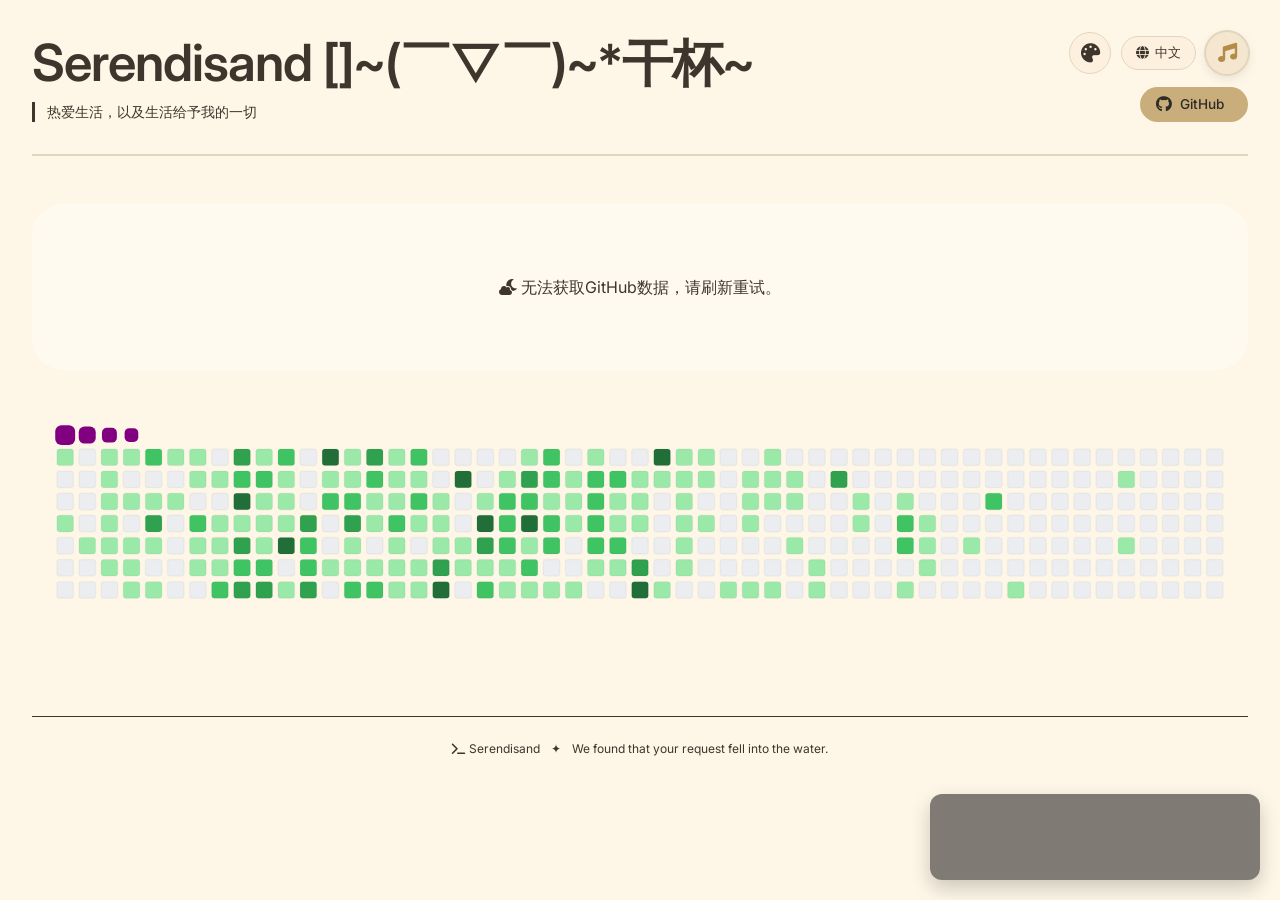
==== commit 9e1af8c2: "Revert "Refactor blog content configuration" This reverts commit 78ec4043ab3fc8cfd5e1354d98412d0483e" ====
--- a/index.html
+++ b/index.html
@@ -8,7 +8,1066 @@
     <link rel="preconnect" href="https://fonts.gstatic.com" crossorigin>
     <link href="https://fonts.googleapis.com/css2?family=Inter:opsz,wght@14..32,300;14..32,400;14..32,500;14..32,600;14..32,700&display=swap" rel="stylesheet">
     <link rel="stylesheet" href="https://cdnjs.cloudflare.com/ajax/libs/font-awesome/6.0.0-beta3/css/all.min.css">
-    <link rel="stylesheet" href="assets/css/site.css">
+    <style>
+        * {
+            margin: 0;
+            padding: 0;
+            box-sizing: border-box;
+        }
+
+        body {
+            font-family: 'Inter', system-ui, -apple-system, BlinkMacSystemFont, 'Segoe UI', sans-serif;
+            line-height: 1.4;
+            scroll-behavior: smooth;
+            transition: background-color 0.2s ease, color 0.2s ease, border-color 0.2s;
+            position: relative;
+        }
+
+        body::before {
+            content: '';
+            position: fixed;
+            top: 0;
+            left: 0;
+            width: 100%;
+            height: 100%;
+            background-image: url('pictures/background.jpg');
+            background-size: cover;
+            background-position: center;
+            background-repeat: no-repeat;
+            background-attachment: fixed;
+            opacity: 0.18;
+            pointer-events: none;
+            z-index: -1;
+        }
+
+        .container {
+            max-width: 1280px;
+            margin: 0 auto;
+            padding: 2rem 2rem 4rem;
+            position: relative;
+            z-index: 1;
+        }
+
+        .hero {
+            display: flex;
+            flex-wrap: wrap;
+            justify-content: space-between;
+            align-items: flex-end;
+            border-bottom: 2px solid;
+            padding-bottom: 2rem;
+            margin-bottom: 3rem;
+            transition: border-color 0.2s;
+            gap: 1rem;
+        }
+
+        .title-group {
+            flex: 1;
+            min-width: 0;
+        }
+
+        .title-group h1 {
+            font-size: clamp(1.8rem, 6vw, 3.2rem);
+            font-weight: 600;
+            letter-spacing: -0.02em;
+            line-height: 1.2;
+            word-break: break-word;
+            white-space: normal;
+        }
+
+        .title-group .tagline {
+            font-size: 0.9rem;
+            font-weight: 400;
+            margin-top: 0.5rem;
+            border-left: 3px solid;
+            padding-left: 0.75rem;
+            word-break: break-word;
+        }
+
+        .header-actions {
+            display: flex;
+            flex-direction: column;
+            align-items: flex-end;
+            gap: 0.8rem;
+        }
+
+        .top-buttons {
+            display: flex;
+            gap: 0.6rem;
+            align-items: center;
+            flex-wrap: wrap;
+            justify-content: flex-end;
+        }
+
+        .github-badge {
+            padding: 0.5rem 1rem;
+            border-radius: 40px;
+            font-size: 0.85rem;
+            font-weight: 500;
+            display: inline-flex;
+            align-items: center;
+            gap: 8px;
+            transition: 0.2s ease;
+            text-decoration: none;
+            white-space: nowrap;
+        }
+
+        .github-badge i {
+            font-size: 1rem;
+        }
+
+        .github-badge:hover {
+            transform: scale(0.98);
+        }
+
+        .ctrl-btn {
+            border-radius: 40px;
+            padding: 0.45rem 0.9rem;
+            font-size: 0.8rem;
+            font-weight: 500;
+            cursor: pointer;
+            display: inline-flex;
+            align-items: center;
+            gap: 6px;
+            transition: all 0.2s;
+            font-family: inherit;
+            border: 1px solid;
+            white-space: nowrap;
+        }
+
+        .ctrl-btn:hover {
+            transform: translateY(-1px);
+        }
+
+        .theme-wheel-wrapper {
+            position: relative;
+            display: inline-flex;
+            align-items: center;
+            justify-content: center;
+        }
+
+        .wheel-trigger {
+            width: 42px;
+            height: 42px;
+            border-radius: 50%;
+            padding: 0;
+            font-size: 1.2rem;
+            font-weight: 500;
+            cursor: pointer;
+            display: flex;
+            align-items: center;
+            justify-content: center;
+            transition: all 0.2s;
+            font-family: inherit;
+            border: 1px solid;
+            background: transparent;
+            position: relative;
+            z-index: 10;
+        }
+
+        .wheel-trigger i {
+            font-size: 1.2rem;
+            transition: transform 0.3s ease;
+        }
+
+        .wheel-trigger:hover {
+            transform: scale(1.02);
+        }
+
+        .wheel-trigger:hover i {
+            transform: rotate(15deg);
+        }
+
+	.theme-ring-panel {
+		position: fixed;
+		top: var(--wheel-y, 120px);
+		left: var(--wheel-x, 50vw);
+		width: 260px;
+		height: 260px;
+		transform: translate(-50%, -50%);
+		opacity: 0;
+		visibility: hidden;
+		pointer-events: none;
+		z-index: 2000;
+		border-radius: 50%;
+		transition: opacity 0.22s ease, visibility 0.22s ease;
+	}
+
+	.theme-ring-panel.open {
+		opacity: 1;
+		visibility: visible;
+		pointer-events: auto;
+	}
+
+	.ring-container {
+		position: relative;
+		width: 100%;
+		height: 100%;
+		border-radius: 50%;
+	}
+
+	.ring-segment {
+		position: absolute;
+		top: 50%;
+		left: 50%;
+		width: 74px;
+		height: 74px;
+		border-radius: 50%;
+		border: 1px solid rgba(255,255,255,0.28);
+		cursor: pointer;
+		transform:
+			translate(-50%, -50%)
+			rotate(var(--start-angle))
+			translateY(0)
+			rotate(calc(-1 * var(--start-angle)))
+			scale(0.35);
+		opacity: 0;
+		transition:
+			transform 0.42s cubic-bezier(0.2, 0.9, 0.25, 1.25),
+			opacity 0.22s ease,
+			box-shadow 0.2s ease,
+			filter 0.2s ease;
+		transition-delay: calc(var(--i) * 32ms);
+		pointer-events: auto;
+		display: flex;
+		align-items: center;
+		justify-content: center;
+		box-shadow: 0 10px 24px rgba(0,0,0,0.16);
+		overflow: hidden;
+		padding: 0;
+		font-family: inherit;
+	}
+
+	.theme-ring-panel.open .ring-segment {
+		transform:
+			translate(-50%, -50%)
+			rotate(var(--angle))
+			translateY(-105px)
+			rotate(calc(-1 * var(--angle)))
+			scale(1);
+		opacity: 1;
+	}
+
+	.ring-segment:hover {
+		filter: brightness(1.06);
+		box-shadow: 0 14px 28px rgba(0,0,0,0.22);
+	}
+
+	.ring-segment.active {
+		box-shadow:
+			0 0 0 3px rgba(255,255,255,0.9),
+			0 12px 26px rgba(0,0,0,0.24);
+	}
+
+	.ring-segment::before {
+		content: '';
+		position: absolute;
+		inset: 7px;
+		border-radius: 50%;
+		background: rgba(255,255,255,0.68);
+		backdrop-filter: blur(8px);
+		border: 1px solid rgba(255,255,255,0.4);
+	}
+
+	.ring-theme-name {
+		position: relative;
+		z-index: 2;
+		max-width: 54px;
+		color: #1d1d1d;
+		font-size: 0.62rem;
+		line-height: 1.15;
+		font-weight: 600;
+		text-align: center;
+		word-break: keep-all;
+		transform: rotate(var(--label-tilt));
+		text-shadow: 0 1px 1px rgba(255,255,255,0.55);
+	}
+
+	.ring-segment.dark-label::before {
+		background: rgba(0,0,0,0.42);
+		border-color: rgba(255,255,255,0.18);
+	}
+
+	.ring-segment.dark-label .ring-theme-name {
+		color: #fff;
+		text-shadow: 0 1px 2px rgba(0,0,0,0.35);
+	}
+
+        .wheel-center-info {
+            position: absolute;
+            top: 50%;
+            left: 50%;
+            transform: translate(-50%, -50%);
+            width: 52px;
+            height: 52px;
+            background: rgba(0, 0, 0, 0.7);
+            backdrop-filter: blur(8px);
+            border-radius: 50%;
+            display: flex;
+            flex-direction: column;
+            align-items: center;
+            justify-content: center;
+            z-index: 25;
+            box-shadow: 0 2px 10px rgba(0,0,0,0.2);
+            border: 1px solid rgba(255,255,255,0.2);
+            pointer-events: none;
+            color: white;
+            font-size: 0.65rem;
+            font-weight: 500;
+            text-align: center;
+            line-height: 1.2;
+            transition: all 0.2s;
+        }
+
+        .wheel-center-info i {
+            font-size: 1rem;
+            margin-bottom: 2px;
+        }
+
+        .wheel-center-info span {
+            font-size: 0.6rem;
+            opacity: 0.95;
+            max-width: 48px;
+            white-space: nowrap;
+            overflow: hidden;
+            text-overflow: ellipsis;
+        }
+
+        [data-tooltip] {
+            position: relative;
+        }
+        [data-tooltip]:before {
+            content: attr(data-tooltip);
+            position: absolute;
+            bottom: calc(100% + 8px);
+            left: 50%;
+            transform: translateX(-50%);
+            background: rgba(0,0,0,0.8);
+            backdrop-filter: blur(4px);
+            color: #fff;
+            padding: 4px 10px;
+            border-radius: 20px;
+            font-size: 0.7rem;
+            white-space: nowrap;
+            pointer-events: none;
+            opacity: 0;
+            transition: opacity 0.2s;
+            z-index: 30;
+            font-weight: 400;
+            letter-spacing: 0.3px;
+            border: 0.5px solid rgba(255,255,255,0.2);
+        }
+        [data-tooltip]:hover:before {
+            opacity: 1;
+        }
+
+        .music-player {
+            position: relative;
+        }
+
+        .music-iframe-container {
+            position: fixed;
+            bottom: 20px;
+            right: 20px;
+            z-index: 1000;
+            opacity: 0;
+            visibility: hidden;
+            transform: translateY(20px);
+            transition: opacity 0.3s ease, visibility 0.3s ease, transform 0.3s ease;
+            border-radius: 12px;
+            overflow: hidden;
+            box-shadow: 0 8px 20px rgba(0,0,0,0.2);
+            background: rgba(0,0,0,0.5);
+            backdrop-filter: blur(4px);
+        }
+        .music-iframe-container.show {
+            opacity: 1;
+            visibility: visible;
+            transform: translateY(0);
+        }
+        .music-iframe-container iframe {
+            display: block;
+            width: 330px;
+            height: 86px;
+            border: none;
+            border-radius: 12px;
+        }
+        .music-toggle-btn {
+            width: 42px;
+            height: 42px;
+            border-radius: 50%;
+            cursor: pointer;
+            display: flex;
+            align-items: center;
+            justify-content: center;
+            transition: all 0.3s cubic-bezier(0.34, 1.2, 0.64, 1);
+            border: none;
+            background: transparent;
+            overflow: visible;
+            position: relative;
+        }
+        .music-disc {
+            position: absolute;
+            width: 42px;
+            height: 42px;
+            border-radius: 50%;
+            transition: all 0.3s ease;
+            display: flex;
+            align-items: center;
+            justify-content: center;
+            backdrop-filter: blur(4px);
+        }
+        .music-disc i {
+            font-size: 1.2rem;
+            position: relative;
+            z-index: 2;
+            transition: transform 0.2s;
+        }
+        .music-ring {
+            position: absolute;
+            width: 42px;
+            height: 42px;
+            border-radius: 50%;
+            opacity: 0;
+            transition: all 0.3s ease;
+            pointer-events: none;
+        }
+        .music-toggle-btn:hover .music-ring {
+            opacity: 0.4;
+            transform: scale(1.15);
+        }
+        .music-toggle-btn.playing .music-disc {
+            animation: spinVinyl 4s linear infinite;
+        }
+        .music-toggle-btn.playing .music-ring {
+            animation: pulseRing 1.2s ease-out infinite;
+        }
+        @keyframes spinVinyl {
+            from { transform: rotate(0deg); }
+            to { transform: rotate(360deg); }
+        }
+        @keyframes pulseRing {
+            0% { transform: scale(1); opacity: 0.6; }
+            100% { transform: scale(1.3); opacity: 0; }
+        }
+
+        .profile-card {
+            border-radius: 32px;
+            padding: 1.5rem;
+            margin: 1rem 0 2rem;
+            border: 1px solid;
+            display: flex;
+            flex-wrap: wrap;
+            gap: 1.5rem;
+            align-items: center;
+            justify-content: space-between;
+            transition: background 0.2s, border-color 0.2s;
+        }
+
+        .profile-info {
+            display: flex;
+            align-items: center;
+            gap: 1.2rem;
+            flex-wrap: wrap;
+        }
+
+        .avatar-wrapper {
+            position: relative;
+            display: inline-block;
+        }
+
+        .avatar {
+            width: 70px;
+            height: 70px;
+            border-radius: 50%;
+            object-fit: cover;
+            border: 2px solid;
+            display: block;
+        }
+
+        .status-indicator {
+            position: absolute;
+            bottom: 2px;
+            right: 2px;
+            width: 20px;
+            height: 20px;
+            border-radius: 50%;
+            display: flex;
+            align-items: center;
+            justify-content: center;
+            font-size: 10px;
+            font-weight: 500;
+            color: white;
+            cursor: help;
+            transition: transform 0.2s;
+            border: 2px solid;
+        }
+
+        .status-indicator:hover {
+            transform: scale(1.1);
+        }
+
+        .status-indicator.active {
+            background-color: #2ea043;
+        }
+
+        .status-indicator.idle {
+            background-color: #f0b400;
+        }
+
+        .status-indicator.offline {
+            background-color: #6e6b66;
+        }
+
+        .profile-text h2 {
+            font-weight: 600;
+            font-size: 1.4rem;
+            letter-spacing: -0.2px;
+            margin-bottom: 0.2rem;
+            display: flex;
+            align-items: center;
+            flex-wrap: wrap;
+            gap: 0.5rem;
+        }
+
+        .name-wrapper {
+            display: flex;
+            align-items: center;
+            gap: 0.5rem;
+            position: relative;
+            overflow: hidden;
+        }
+
+        .name-part {
+            transition: transform 0.4s cubic-bezier(0.2, 0.9, 0.4, 1.1), opacity 0.3s ease;
+            white-space: nowrap;
+        }
+
+        .name-part.swap-left {
+            transform: translateX(-100%);
+            opacity: 0;
+        }
+
+        .name-part.swap-right {
+            transform: translateX(100%);
+            opacity: 0;
+        }
+
+        .profile-bio {
+            font-size: 0.85rem;
+            line-height: 1.45;
+            margin-top: 0.2rem;
+            max-width: 500px;
+        }
+
+        .profile-meta {
+            margin-top: 6px;
+            display: flex;
+            gap: 12px;
+            font-size: 0.75rem;
+            flex-wrap: wrap;
+        }
+
+        .profile-meta span {
+            display: inline-flex;
+            align-items: center;
+            gap: 5px;
+        }
+
+        .stats-mini {
+            display: flex;
+            gap: 1.2rem;
+            padding: 0.6rem 1.5rem;
+            border-radius: 60px;
+            border: 1px solid;
+            transition: background 0.2s;
+        }
+
+        .stat-item {
+            text-align: center;
+            min-width: 55px;
+        }
+
+        .stats-number {
+            font-weight: 700;
+            font-size: 1.3rem;
+            line-height: 1.2;
+            margin-bottom: 0.1rem;
+        }
+
+        .stats-label {
+            font-size: 0.6rem;
+            text-transform: uppercase;
+            letter-spacing: 0.5px;
+            font-weight: 500;
+        }
+
+        .snake-container {
+            margin: 2rem 0 2rem;
+            border-radius: 28px;
+            overflow: hidden;
+            transition: all 0.2s;
+            background: transparent;
+        }
+
+        .snake-container svg {
+            width: 100%;
+            height: auto;
+            display: block;
+            border-radius: 24px;
+        }
+
+        .carousel-section {
+            margin: 2rem 0 3rem;
+        }
+
+        .section-title {
+            font-size: 1.3rem;
+            font-weight: 500;
+            letter-spacing: -0.3px;
+            margin: 1rem 0 1rem;
+            display: flex;
+            align-items: baseline;
+            justify-content: space-between;
+            flex-wrap: wrap;
+            border-bottom: 1px solid;
+            padding-bottom: 0.7rem;
+        }
+
+        .section-title span:first-child {
+            font-weight: 600;
+        }
+
+        .repo-count {
+            font-size: 0.75rem;
+            padding: 0.2rem 0.6rem;
+            border-radius: 20px;
+            font-weight: 400;
+        }
+
+        .carousel-container {
+            position: relative;
+            overflow: hidden;
+            border-radius: 24px;
+        }
+
+        .carousel-track {
+            display: flex;
+            transition: transform 0.4s cubic-bezier(0.2, 0.9, 0.4, 1.1);
+            gap: 1rem;
+        }
+
+        .repo-carousel-card {
+            flex: 0 0 calc(33.333% - 0.7rem);
+            border-radius: 24px;
+            padding: 1.2rem;
+            border: 1px solid;
+            box-shadow: 0 2px 5px rgba(0,0,0,0.02);
+            transition: all 0.25s ease;
+        }
+
+        .repo-carousel-card:hover {
+            transform: translateY(-4px);
+            box-shadow: 0 12px 20px -10px rgba(0,0,0,0.08);
+        }
+
+        .repo-name {
+            font-size: 1.2rem;
+            font-weight: 600;
+            margin-bottom: 0.4rem;
+            display: flex;
+            align-items: center;
+            gap: 6px;
+            flex-wrap: wrap;
+        }
+
+        .repo-name i {
+            font-size: 1rem;
+        }
+
+        .repo-name a {
+            text-decoration: none;
+            border-bottom: 1px solid transparent;
+            transition: border 0.2s;
+        }
+
+        .repo-name a:hover {
+            border-bottom: 1.5px solid;
+        }
+
+        .repo-desc {
+            font-size: 0.8rem;
+            line-height: 1.4;
+            margin: 0.6rem 0 0.8rem;
+            display: -webkit-box;
+            -webkit-line-clamp: 2;
+            -webkit-box-orient: vertical;
+            overflow: hidden;
+        }
+
+        .repo-meta {
+            display: flex;
+            gap: 0.8rem;
+            font-size: 0.7rem;
+            border-top: 1px solid;
+            padding-top: 0.7rem;
+            margin-top: 0.3rem;
+            flex-wrap: wrap;
+        }
+
+        .repo-meta span {
+            display: inline-flex;
+            align-items: center;
+            gap: 4px;
+        }
+
+        .lang-color {
+            width: 8px;
+            height: 8px;
+            border-radius: 50%;
+            display: inline-block;
+        }
+
+        .carousel-btn {
+            position: absolute;
+            top: 50%;
+            transform: translateY(-50%);
+            backdrop-filter: blur(8px);
+            border: none;
+            width: 34px;
+            height: 34px;
+            border-radius: 40px;
+            cursor: pointer;
+            font-size: 1rem;
+            transition: 0.2s;
+            z-index: 10;
+            display: flex;
+            align-items: center;
+            justify-content: center;
+        }
+
+        .carousel-btn:hover {
+            transform: translateY(-50%) scale(1.02);
+        }
+
+        .btn-prev {
+            left: 8px;
+        }
+
+        .btn-next {
+            right: 8px;
+        }
+
+        .carousel-dots {
+            display: flex;
+            justify-content: center;
+            gap: 6px;
+            margin-top: 1rem;
+        }
+
+        .dot {
+            width: 6px;
+            height: 6px;
+            border-radius: 50%;
+            cursor: pointer;
+            transition: 0.2s;
+        }
+
+        .dot.active {
+            width: 20px;
+            border-radius: 10px;
+        }
+
+        .marquee-section {
+            margin: 2rem 0 3rem;
+        }
+
+        .marquee-wrapper {
+            position: relative;
+            overflow: hidden;
+            border-radius: 24px;
+            width: 100%;
+        }
+
+        .marquee-track {
+            display: flex;
+            will-change: transform;
+        }
+
+        .marquee-item {
+            flex-shrink: 0;
+            width: 240px;
+            margin-right: 1rem;
+            border-radius: 18px;
+            overflow: hidden;
+            border: 1px solid;
+            transition: all 0.25s ease;
+            cursor: pointer;
+            background: rgba(0,0,0,0.02);
+            aspect-ratio: 4 / 3;
+        }
+
+        .marquee-item img {
+            width: 100%;
+            height: 100%;
+            object-fit: cover;
+            object-position: top center;
+            display: block;
+            transition: transform 0.3s ease;
+        }
+
+        .marquee-item:hover {
+            transform: translateY(-4px);
+            box-shadow: 0 12px 24px -12px rgba(0,0,0,0.2);
+        }
+
+        .marquee-item:hover img {
+            transform: scale(1.02);
+        }
+
+        .status-message {
+            border-radius: 2rem;
+            padding: 1.5rem;
+            text-align: center;
+            margin: 1.5rem 0;
+        }
+
+        .loader {
+            display: inline-block;
+            width: 24px;
+            height: 24px;
+            border: 2px solid;
+            border-radius: 50%;
+            border-top-color: transparent;
+            animation: spin 0.7s linear infinite;
+            margin-right: 8px;
+        }
+
+        @keyframes spin {
+            to { transform: rotate(360deg); }
+        }
+
+        footer {
+            margin-top: 3rem;
+            text-align: center;
+            font-size: 0.75rem;
+            border-top: 1px solid;
+            padding-top: 1.5rem;
+        }
+
+        .lightbox {
+            position: fixed;
+            top: 0;
+            left: 0;
+            width: 100%;
+            height: 100%;
+            background-color: rgba(0, 0, 0, 0.92);
+            backdrop-filter: blur(12px);
+            z-index: 9999;
+            display: flex;
+            align-items: center;
+            justify-content: center;
+            cursor: pointer;
+            opacity: 0;
+            visibility: hidden;
+            transition: opacity 0.25s ease, visibility 0.25s ease;
+        }
+
+        .lightbox.active {
+            opacity: 1;
+            visibility: visible;
+        }
+
+        .lightbox img {
+            max-width: 90vw;
+            max-height: 90vh;
+            object-fit: contain;
+            border-radius: 16px;
+            box-shadow: 0 20px 40px rgba(0,0,0,0.4);
+            animation: lightboxFadeIn 0.3s ease;
+        }
+
+        @keyframes lightboxFadeIn {
+            from {
+                opacity: 0;
+                transform: scale(0.96);
+            }
+            to {
+                opacity: 1;
+                transform: scale(1);
+            }
+        }
+
+        .lightbox-close {
+            position: absolute;
+            top: 20px;
+            right: 24px;
+            width: 40px;
+            height: 40px;
+            border-radius: 50%;
+            background: rgba(255,255,255,0.15);
+            backdrop-filter: blur(4px);
+            display: flex;
+            align-items: center;
+            justify-content: center;
+            font-size: 24px;
+            color: white;
+            cursor: pointer;
+            transition: all 0.2s;
+            border: none;
+        }
+
+        .lightbox-close:hover {
+            background: rgba(255,255,255,0.3);
+            transform: scale(1.05);
+        }
+
+        @media (max-width: 768px) {
+            .container {
+                padding: 1.2rem;
+            }
+            .hero {
+                flex-direction: column;
+                align-items: flex-start;
+                gap: 1rem;
+            }
+            .header-actions {
+                width: 100%;
+                align-items: flex-start;
+            }
+            .top-buttons {
+                width: 100%;
+                justify-content: flex-start;
+            }
+            .profile-card {
+                flex-direction: column;
+                align-items: flex-start;
+                padding: 1.2rem;
+            }
+            .stats-mini {
+                width: 100%;
+                justify-content: space-around;
+                padding: 0.5rem 1rem;
+            }
+            .repo-carousel-card {
+                flex: 0 0 100%;
+            }
+            .marquee-item {
+                width: 180px;
+                margin-right: 0.8rem;
+            }
+            .lightbox-close {
+                top: 16px;
+                right: 16px;
+                width: 36px;
+                height: 36px;
+                font-size: 20px;
+            }
+		.theme-ring-panel {
+			width: 220px;
+			height: 220px;
+		}
+
+		.theme-ring-panel.open .ring-segment {
+			transform:
+				translate(-50%, -50%)
+				rotate(var(--angle))
+				translateY(-86px)
+				rotate(calc(-1 * var(--angle)))
+				scale(1);
+		}
+
+		.ring-segment {
+			width: 64px;
+			height: 64px;
+		}
+
+		.ring-theme-name {
+			max-width: 46px;
+			font-size: 0.55rem;
+		}
+
+		.wheel-center-info {
+			width: 48px;
+			height: 48px;
+		}
+
+		.wheel-center-info i {
+			font-size: 0.9rem;
+		}
+
+		.wheel-center-info span {
+			font-size: 0.55rem;
+		}
+            .github-badge {
+                padding: 0.4rem 0.8rem;
+                font-size: 0.75rem;
+            }
+            .ctrl-btn {
+                padding: 0.4rem 0.7rem;
+                font-size: 0.75rem;
+            }
+            .wheel-trigger {
+                width: 38px;
+                height: 38px;
+                font-size: 1rem;
+            }
+            .music-toggle-btn {
+                width: 38px;
+                height: 38px;
+            }
+            .music-disc {
+                width: 38px;
+                height: 38px;
+            }
+            .music-iframe-container iframe {
+                width: 280px;
+                height: 86px;
+            }
+        }
+
+		@media (max-width: 480px) {
+			.title-group h1 {
+				font-size: clamp(1.4rem, 7vw, 2rem);
+			}
+			.profile-text h2 {
+				font-size: 1.2rem;
+			}
+			.stats-number {
+				font-size: 1.1rem;
+			}
+			.music-iframe-container iframe {
+				width: 260px;
+			}
+
+			.theme-ring-panel {
+				width: 200px;
+				height: 200px;
+			}
+
+			.theme-ring-panel.open .ring-segment {
+				transform:
+					translate(-50%, -50%)
+					rotate(var(--angle))
+					translateY(-78px)
+					rotate(calc(-1 * var(--angle)))
+					scale(1);
+			}
+
+			.ring-segment {
+				width: 58px;
+				height: 58px;
+			}
+
+			.ring-theme-name {
+				max-width: 42px;
+				font-size: 0.5rem;
+			}
+		}
+
+        a {
+            text-decoration: none;
+        }
+    </style>
 </head>
 <body>
 <div class="container">
@@ -95,7 +1154,371 @@
     <iframe id="musicIframe" frameborder="no" border="0" marginwidth="0" marginheight="0" width="330" height="86" src="" allow="autoplay"></iframe>
 </div>
 
-<script src="assets/js/site-config.js"></script>
-<script src="assets/js/main.js"></script>
+<script>
+(function(){
+    const STORAGE_THEME_KEY = 'Serendisand_theme';
+    const STORAGE_LANG_KEY = 'Serendisand_lang';
+    const STORAGE_MUSIC_VISIBLE_KEY = 'Serendisand_music_visible';
+    const GITHUB_USERNAME = 'Serendisand';
+
+    const TEXTS = { zh: { loading: "正在从 GitHub 获取创作轨迹 ...", reposTitle: "开源项目", galleryTitle: "精选照片", footerText: "Serendisand", footerSub: "We found that your request fell into the water.", siteTitle: "Serendisand []~(￣▽￣)~*干杯~", tagline: "热爱生活，以及生活给予我的一切", langBtn: "中文", repoCountPrefix: "仓库", noDesc: "无具体描述，但代码本身会说话。", profileFallbackBio: "写代码，也写诗。在比特与流沙之间搭建个人宇宙。", locationFallback: "数字游牧", blogFallback: { text: "柑音手帐", url: "https://Serendisand.github.io/Tangerine-Echo-Journal/" }, followersLabel: "追随者", followingLabel: "正在关注", reposLabel: "仓库", themeNames: { 'swan-white': '天鹅白', 'quantum-black': '量子黑', 'sand-gold': '流沙金', 'mist-gray': '雾霭灰', 'ocean-teal': '深海蓝', 'sunset-rose': '暮色粉', 'forest-moss': '苔原绿' }, nameFirst: "Serendisand", nameSecond: "Serendisand", links: [
+        { icon: "fab fa-github", name: "GitHub", url: "https://github.com/Serendisand", tooltip: "GitHub主页" }
+    ] }, en: { loading: "Fetching creative traces from GitHub ...", reposTitle: "Open Source Projects", galleryTitle: "Featured Photos", footerText: "Serendisand", footerSub: "We found that your request fell into the water.", siteTitle: "Serendisand []~(￣▽￣)~* Cheers~", tagline: "Love life, and all that life gives me", langBtn: "English", repoCountPrefix: "repos", noDesc: "No description, but code speaks for itself.", profileFallbackBio: "Coding & poetry. Building a personal universe between bits and drifting sand.", locationFallback: "Digital Nomad", blogFallback: { text: "Tangerine Echo Journal", url: "https://Serendisand.github.io/Tangerine-Echo-Journal/" }, followersLabel: "Followers", followingLabel: "Following", reposLabel: "Repos", themeNames: { 'swan-white': 'Swan White', 'quantum-black': 'Quantum Black', 'sand-gold': 'Sand Gold', 'mist-gray': 'Mist Gray', 'ocean-teal': 'Ocean Teal', 'sunset-rose': 'Sunset Rose', 'forest-moss': 'Forest Moss' }, nameFirst: "Serendisand", nameSecond: "Serendisand", links: [
+        { icon: "fab fa-github", name: "GitHub", url: "https://github.com/Serendisand", tooltip: "GitHub Home" }
+    ] } };
+
+    const THEMES = { 'swan-white': { bgBody: '#f5f4f0', textPrimary: '#1e1e1c', borderLight: '#dcd7cd', cardBg: '#faf9f6', cardBorder: '#e9e3db', accentMuted: '#6b6a64', dotInactive: '#ccc6bd', dotActive: '#5a5952', btnBg: '#2c2b28', btnText: '#f0eee9', statBg: '#ffffff', repoCardBg: '#ffffff', loaderBorder: '#cbc6bb', loaderTop: '#5a5952', ctrlBg: '#f0ede8', ctrlText: '#1e1e1c', linkColor: '#1e1e1c', isLight: true, vinylBg: '#e0dcd3', vinylIcon: '#1e1e1c', ringColor: '#d4cfc4' }, 'quantum-black': { bgBody: '#0a0a0a', textPrimary: '#ffffff', borderLight: '#3a3a3a', cardBg: '#141414', cardBorder: '#3d3d3d', accentMuted: '#e0e0e0', dotInactive: '#5a5a5a', dotActive: '#ffffff', btnBg: '#2a2a2a', btnText: '#ffffff', statBg: '#1e1e1e', repoCardBg: '#1a1a1a', loaderBorder: '#5a5a5a', loaderTop: '#ffffff', ctrlBg: '#2a2a2a', ctrlText: '#ffffff', linkColor: '#ffffff', isLight: false, vinylBg: '#3a3a3a', vinylIcon: '#ffffff', ringColor: '#3a3a3a' }, 'sand-gold': { bgBody: '#fef7e8', textPrimary: '#3e362c', borderLight: '#e2d5bd', cardBg: '#fffaf0', cardBorder: '#e8dbc8', accentMuted: '#a18c6f', dotInactive: '#ddcfb5', dotActive: '#b48c48', btnBg: '#c9ae7b', btnText: '#2c2b28', statBg: '#ffffffd9', repoCardBg: '#ffffff', loaderBorder: '#ddcfb5', loaderTop: '#b48c48', ctrlBg: '#fef0df', ctrlText: '#3e362c', linkColor: '#3e362c', isLight: true, vinylBg: '#f5e6d0', vinylIcon: '#b48c48', ringColor: '#e8cf9a' }, 'mist-gray': { bgBody: '#ece9e2', textPrimary: '#2f2e2b', borderLight: '#cfcbc2', cardBg: '#f4f2ef', cardBorder: '#ddd8cf', accentMuted: '#7c7a72', dotInactive: '#bcb7ac', dotActive: '#585650', btnBg: '#5c5a54', btnText: '#f2f0eb', statBg: '#ffffff', repoCardBg: '#ffffff', loaderBorder: '#bcb7ac', loaderTop: '#585650', ctrlBg: '#e5e0d8', ctrlText: '#2f2e2b', linkColor: '#2f2e2b', isLight: true, vinylBg: '#ddd8cf', vinylIcon: '#585650', ringColor: '#cdc8bd' }, 'ocean-teal': { bgBody: '#eef4f2', textPrimary: '#1c3a38', borderLight: '#cbdcd8', cardBg: '#ffffff', cardBorder: '#d2e3df', accentMuted: '#4f7e78', dotInactive: '#bbd1cc', dotActive: '#2c6e64', btnBg: '#2c6e64', btnText: '#f0f7f5', statBg: '#ffffff', repoCardBg: '#ffffff', loaderBorder: '#bbd1cc', loaderTop: '#2c6e64', ctrlBg: '#e2f0ec', ctrlText: '#1c3a38', linkColor: '#1c3a38', isLight: true, vinylBg: '#cbdcd8', vinylIcon: '#2c6e64', ringColor: '#c2dbd4' }, 'sunset-rose': { bgBody: '#fff5f2', textPrimary: '#5e2e3c', borderLight: '#f0dbd4', cardBg: '#fffcf9', cardBorder: '#f3e0d9', accentMuted: '#b5727c', dotInactive: '#f0cfc7', dotActive: '#c1545e', btnBg: '#c1545e', btnText: '#fff9f8', statBg: '#ffffff', repoCardBg: '#ffffff', loaderBorder: '#f0cfc7', loaderTop: '#c1545e', ctrlBg: '#ffeae4', ctrlText: '#5e2e3c', linkColor: '#5e2e3c', isLight: true, vinylBg: '#f0dbd4', vinylIcon: '#c1545e', ringColor: '#f0cdc3' }, 'forest-moss': { bgBody: '#1e2a24', textPrimary: '#e2e7e0', borderLight: '#3f5448', cardBg: '#2a3a32', cardBorder: '#4f6b5b', accentMuted: '#bfd5c7', dotInactive: '#5c7b69', dotActive: '#bdd9b0', btnBg: '#bdd9b0', btnText: '#1e2a24', statBg: '#2a3a32', repoCardBg: '#2a3a32', loaderBorder: '#5c7b69', loaderTop: '#bdd9b0', ctrlBg: '#2f4238', ctrlText: '#e2e7e0', linkColor: '#e2e7e0', isLight: false, vinylBg: '#3f5448', vinylIcon: '#bdd9b0', ringColor: '#4f6b5b' } };
+
+    let reposData = [], currentIndex = 0, itemsPerView = 3, autoPlayInterval = null, isHovering = false, galleryImages = [], currentLang = 'zh', currentTheme = 'sand-gold', marqueeAnimationId = null, marqueePosition = 0, marqueeSpeed = 0.8, isMarqueeHovering = false, marqueeTotalWidth = 0, marqueeContainerWidth = 0;
+    let musicIframeVisible = true;
+    let musicInitialized = false;
+    let pendingPlaylistId = null;
+    let currentUserData = null;
+
+    const musicIframeContainer = document.getElementById('musicIframeContainer');
+    const musicIframe = document.getElementById('musicIframe');
+    const musicBtn = document.getElementById('musicBtn');
+    const musicDisc = document.getElementById('musicDisc');
+
+    const lightbox = document.getElementById('lightbox'), lightboxImg = document.getElementById('lightboxImg'), lightboxCloseBtn = document.getElementById('lightboxCloseBtn');
+function escapeHtml(s) {
+    return s ? String(s).replace(/[&<>"']/g, m => ({
+        '&': '&amp;',
+        '<': '&lt;',
+        '>': '&gt;',
+        '"': '&quot;',
+        "'": '&#39;'
+    })[m]) : '';
+}
+    function truncateUrl(url) { return url.length > 30 ? url.substring(0,27)+'...' : url; }
+    function openLightbox(src) { lightboxImg.src = src; lightbox.classList.add('active'); document.body.style.overflow = 'hidden'; }
+    function closeLightbox() { lightbox.classList.remove('active'); document.body.style.overflow = ''; }
+    if(lightboxCloseBtn) lightboxCloseBtn.addEventListener('click', (e) => { e.stopPropagation(); closeLightbox(); });
+    if(lightbox) lightbox.addEventListener('click', (e) => { if(e.target === lightbox) closeLightbox(); });
+    document.addEventListener('keydown', (e) => { if(e.key === 'Escape' && lightbox.classList.contains('active')) closeLightbox(); });
+
+    const dom = { profileContainer: document.getElementById('github-profile-container'), reposSection: document.getElementById('repos-carousel-section'), carouselTrack: document.getElementById('repoCarouselTrack'), repoPrevBtn: document.getElementById('repoPrevBtn'), repoNextBtn: document.getElementById('repoNextBtn'), repoDots: document.getElementById('repoDots'), repoCountBadge: document.getElementById('repo-count-badge'), marqueeSection: document.getElementById('marquee-section'), marqueeTrack: document.getElementById('marqueeTrack'), snakeContainer: document.getElementById('snake-container'), langSwitchBtn: document.getElementById('langSwitchBtn'), langText: document.getElementById('langText'), loadingPlaceholder: document.getElementById('loading-placeholder'), loadingMsg: document.getElementById('loadingMsg'), reposTitle: document.getElementById('reposTitle'), galleryTitle: document.getElementById('galleryTitle'), footerText: document.getElementById('footerText'), footerSub: document.getElementById('footerSub'), siteTitle: document.getElementById('siteTitle'), siteTagline: document.getElementById('siteTagline') };
+
+    function getRandomPlaylistId() {
+        const playlistIds = ['3778678', '3779629', '19723756', '2250011882', '3136952023'];
+        const today = new Date();
+        const dayOfYear = Math.floor((today - new Date(today.getFullYear(), 0, 0)) / 86400000);
+        return playlistIds[dayOfYear % playlistIds.length];
+    }
+
+    function loadMusicIframe() {
+        if (musicInitialized) return;
+        musicInitialized = true;
+        const playlistId = pendingPlaylistId || getRandomPlaylistId();
+        musicIframe.src = `//music.163.com/outchain/player?type=0&id=${playlistId}&auto=1&height=66`;
+        musicBtn.classList.add('playing');
+    }
+
+function initMusicPlayer() {
+    pendingPlaylistId = getRandomPlaylistId();
+
+    function loadMusicOnInteraction() {
+        if (musicInitialized) {
+            document.removeEventListener('click', loadMusicOnInteraction);
+            document.removeEventListener('touchstart', loadMusicOnInteraction);
+            document.removeEventListener('keydown', loadMusicOnInteraction);
+            return;
+        }
+
+        if (!musicIframeVisible) return;
+
+        loadMusicIframe();
+        document.removeEventListener('click', loadMusicOnInteraction);
+        document.removeEventListener('touchstart', loadMusicOnInteraction);
+        document.removeEventListener('keydown', loadMusicOnInteraction);
+    }
+
+    document.addEventListener('click', loadMusicOnInteraction);
+    document.addEventListener('touchstart', loadMusicOnInteraction);
+    document.addEventListener('keydown', loadMusicOnInteraction);
+}
+
+function toggleMusicIframe() {
+    musicIframeVisible = !musicIframeVisible;
+
+    if (musicIframeVisible) {
+        musicIframeContainer.classList.add('show');
+
+        if (!musicInitialized) {
+            loadMusicIframe();
+        }
+
+        musicBtn.classList.add('playing');
+        localStorage.setItem(STORAGE_MUSIC_VISIBLE_KEY, 'visible');
+    } else {
+        musicIframeContainer.classList.remove('show');
+        musicBtn.classList.remove('playing');
+
+        musicIframe.src = '';
+        musicInitialized = false;
+
+        localStorage.setItem(STORAGE_MUSIC_VISIBLE_KEY, 'hidden');
+    }
+}
+
+    function updateMusicButtonTheme() {
+        const t = THEMES[currentTheme];
+        musicDisc.style.backgroundColor = t.vinylBg;
+        musicDisc.style.color = t.vinylIcon;
+        musicDisc.style.boxShadow = `0 0 0 2px ${t.borderLight}, 0 4px 12px rgba(0,0,0,0.1)`;
+    }
+
+    function animateNameSwap() {
+        const container = document.querySelector('.name-wrapper');
+        if (!container) return;
+        const parts = container.querySelectorAll('.name-part');
+        if (parts.length !== 2) return;
+        parts[0].classList.add('swap-left');
+        parts[1].classList.add('swap-right');
+        setTimeout(() => {
+            const firstText = parts[0].textContent;
+            const secondText = parts[1].textContent;
+            parts[0].textContent = secondText;
+            parts[1].textContent = firstText;
+            parts[0].classList.remove('swap-left');
+            parts[1].classList.remove('swap-right');
+        }, 400);
+    }
+
+    function loadSnakeSvg() { const t = THEMES[currentTheme]; fetch(t.isLight ? 'svg/snake-Light.svg' : 'svg/snake-Dark.svg').then(res=>res.ok?res.text():Promise.reject()).then(svg=>{ dom.snakeContainer.innerHTML = svg; const svgEl = dom.snakeContainer.querySelector('svg'); if(svgEl){ svgEl.style.width='100%'; svgEl.style.height='auto'; svgEl.style.display='block'; svgEl.style.borderRadius='24px'; } }).catch(()=>{ dom.snakeContainer.innerHTML='<div style="padding:1rem;text-align:center;border:1px dashed;border-radius:24px;"><i class="fas fa-gamepad"></i> 🐍 snake svg missing</div>'; }); }
+
+		function buildRingPanel() {
+			const container = document.getElementById('ringContainer');
+			if (!container) return;
+
+			const themes = Object.keys(THEMES);
+			const count = themes.length;
+			const angleStep = 360 / count;
+
+			container.innerHTML = '';
+
+			themes.forEach((themeKey, idx) => {
+				const angle = idx * angleStep;
+				const startAngle = angle - 72;
+				const labelTilt = 0;
+				const theme = THEMES[themeKey];
+				const themeName = TEXTS[currentLang].themeNames[themeKey] || themeKey;
+
+				const seg = document.createElement('button');
+				seg.type = 'button';
+				seg.className = `ring-segment${themeKey === currentTheme ? ' active' : ''}${theme.isLight ? '' : ' dark-label'}`;
+				seg.style.background = theme.ringColor || theme.btnBg;
+				seg.style.setProperty('--i', idx);
+				seg.style.setProperty('--angle', `${angle}deg`);
+				seg.style.setProperty('--start-angle', `${startAngle}deg`);
+				seg.style.setProperty('--label-tilt', `${labelTilt}deg`);
+				seg.setAttribute('data-theme', themeKey);
+				seg.setAttribute('aria-label', themeName);
+				seg.innerHTML = `<span class="ring-theme-name">${escapeHtml(themeName)}</span>`;
+
+				seg.addEventListener('click', (e) => {
+					e.stopPropagation();
+					applyTheme(themeKey, true);
+					document.getElementById('themeRingPanel')?.classList.remove('open');
+				});
+
+				container.appendChild(seg);
+			});
+		}
+
+    function applyTheme(themeName, save=true) {
+        currentTheme = themeName; const t = THEMES[themeName];
+        document.body.style.backgroundColor = t.bgBody; document.body.style.color = t.textPrimary;
+        document.querySelector('.hero')?.style.setProperty('border-color', t.borderLight);
+        document.querySelectorAll('.section-title').forEach(el=>el.style.borderBottomColor=t.borderLight);
+        document.querySelectorAll('.profile-card').forEach(el=>{ el.style.backgroundColor=t.cardBg; el.style.borderColor=t.cardBorder; });
+        document.querySelectorAll('.stats-mini').forEach(el=>{ el.style.backgroundColor=t.statBg; el.style.borderColor=t.cardBorder; });
+        document.querySelectorAll('.repo-carousel-card').forEach(el=>{ el.style.backgroundColor=t.repoCardBg; el.style.borderColor=t.cardBorder; });
+        document.querySelectorAll('.repo-name a').forEach(el=>el.style.color=t.linkColor);
+        document.querySelectorAll('.dot').forEach(el=>{ el.style.backgroundColor=t.dotInactive; if(el.classList.contains('active')) el.style.backgroundColor=t.dotActive; });
+        document.querySelectorAll('.marquee-item').forEach(el=>el.style.borderColor=t.cardBorder);
+        if(dom.langSwitchBtn) { dom.langSwitchBtn.style.backgroundColor=t.ctrlBg; dom.langSwitchBtn.style.color=t.ctrlText; dom.langSwitchBtn.style.borderColor=t.borderLight; }
+        const wheelBtn = document.getElementById('wheelTriggerBtn'); if(wheelBtn) { wheelBtn.style.backgroundColor=t.ctrlBg; wheelBtn.style.color=t.ctrlText; wheelBtn.style.borderColor=t.borderLight; }
+        document.querySelectorAll('.carousel-btn').forEach(btn=>{ btn.style.backgroundColor=t.btnBg; btn.style.color=t.btnText; });
+        const loaderDiv = document.getElementById('loadingSpinner'); if(loaderDiv) { loaderDiv.style.borderColor=t.loaderBorder; loaderDiv.style.borderTopColor=t.loaderTop; }
+        const statusMsg = document.querySelector('.status-message'); if(statusMsg) statusMsg.style.backgroundColor=t.cardBg;
+        updateMusicButtonTheme(); if(save) localStorage.setItem(STORAGE_THEME_KEY, themeName);
+        loadSnakeSvg(); 
+        const centerSpan = document.getElementById('centerThemeName'); if(centerSpan) centerSpan.innerText = TEXTS[currentLang].themeNames[themeName] || themeName;
+        buildRingPanel();
+        
+        const links = document.querySelectorAll('#external-links .github-badge');
+        links.forEach(link => {
+            link.style.backgroundColor = t.btnBg;
+            link.style.color = t.btnText;
+        });
+    }
+
+function updateThemeWheelPosition() {
+    const trigger = document.getElementById('wheelTriggerBtn');
+    const panel = document.getElementById('themeRingPanel');
+    if (!trigger || !panel) return;
+
+    const rect = trigger.getBoundingClientRect();
+    const panelSize = window.innerWidth <= 480 ? 200 : window.innerWidth <= 768 ? 220 : 260;
+    const padding = 10;
+
+    let x = rect.left + rect.width / 2;
+    let y = rect.top + rect.height / 2;
+
+    const minX = panelSize / 2 + padding;
+    const maxX = window.innerWidth - panelSize / 2 - padding;
+    const minY = panelSize / 2 + padding;
+    const maxY = window.innerHeight - panelSize / 2 - padding;
+
+    x = Math.min(Math.max(x, minX), maxX);
+    y = Math.min(Math.max(y, minY), maxY);
+
+    panel.style.setProperty('--wheel-x', `${x}px`);
+    panel.style.setProperty('--wheel-y', `${y}px`);
+}
+
+function initThemeWheel() {
+    buildRingPanel();
+
+    const trigger = document.getElementById('wheelTriggerBtn');
+    const panel = document.getElementById('themeRingPanel');
+
+    if (!trigger || !panel) return;
+
+    trigger.addEventListener('click', (e) => {
+        e.stopPropagation();
+
+        if (!panel.classList.contains('open')) {
+            buildRingPanel();
+            updateThemeWheelPosition();
+        }
+
+        panel.classList.toggle('open');
+    });
+
+    panel.addEventListener('click', (e) => {
+        e.stopPropagation();
+    });
+
+    document.addEventListener('click', () => {
+        panel.classList.remove('open');
+    });
+
+    document.addEventListener('keydown', (e) => {
+        if (e.key === 'Escape') {
+            panel.classList.remove('open');
+        }
+    });
+
+    window.addEventListener('resize', () => {
+        if (panel.classList.contains('open')) {
+            updateThemeWheelPosition();
+        }
+    });
+
+    window.addEventListener('scroll', () => {
+        if (panel.classList.contains('open')) {
+            updateThemeWheelPosition();
+        }
+    }, { passive: true });
+}
+
+    function renderLinks() {
+        const t = TEXTS[currentLang];
+        const theme = THEMES[currentTheme];
+        const linksContainer = document.getElementById('external-links');
+        if (!linksContainer) return;
+        
+        linksContainer.innerHTML = '';
+        t.links.forEach(link => {
+            const a = document.createElement('a');
+            a.href = link.url;
+            a.target = '_blank';
+            a.rel = 'noopener noreferrer';
+            a.className = 'github-badge';
+            a.setAttribute('data-tooltip', link.tooltip);
+            a.style.backgroundColor = theme.btnBg;
+            a.style.color = theme.btnText;
+            a.innerHTML = `<i class="${link.icon}"></i> ${escapeHtml(link.name)} <i class="fas fa-arrow-up-right-from-squares" style="font-size: 0.65rem;"></i>`;
+            linksContainer.appendChild(a);
+        });
+    }
+
+    function setLanguage(lang, save=true) { 
+        const oldLang = currentLang;
+        currentLang = lang; 
+        const t = TEXTS[lang]; 
+        dom.siteTitle.innerText = t.siteTitle; 
+        dom.siteTagline.innerText = t.tagline; 
+        dom.langText.innerText = t.langBtn; 
+        dom.loadingMsg.innerText = t.loading; 
+        dom.reposTitle.innerText = t.reposTitle; 
+        dom.galleryTitle.innerText = t.galleryTitle; 
+        dom.footerText.innerText = t.footerText; 
+        dom.footerSub.innerText = t.footerSub; 
+        if(dom.repoCountBadge && reposData.length) dom.repoCountBadge.innerText = `${reposData.length} ${t.repoCountPrefix}`; 
+        if(currentUserData) renderProfileCard(currentUserData, window._currentStatus, true); 
+        if(reposData.length && dom.carouselTrack) { renderCarouselTrack(); updateCarousel(); } 
+        if(save) localStorage.setItem(STORAGE_LANG_KEY, lang); 
+        const centerSpan = document.getElementById('centerThemeName'); 
+        if(centerSpan) centerSpan.innerText = t.themeNames[currentTheme] || currentTheme; 
+        buildRingPanel();
+        renderLinks();
+    }
+
+function renderProfileCard(user, status, animate = false) {
+    currentUserData = user;
+    const t = TEXTS[currentLang], theme = THEMES[currentTheme];
+    const bioText = (user.bio && user.bio.trim()) ? user.bio : t.profileFallbackBio;
+    const statusIcon = status === 'active' ? '💻' : (status === 'idle' ? '🌙' : '💤');
+    const statusTitle = status === 'active' ? (currentLang==='zh'?'活跃编码中':'Active') : (status==='idle'?(currentLang==='zh'?'最近休息中':'Idle'):(currentLang==='zh'?'离线':'Offline'));
+    const firstName = t.nameFirst;
+    const secondName = t.nameSecond;
+    const nameHtml = `<div class="name-wrapper"><span class="name-part">${escapeHtml(firstName)}</span><span style="margin:0 4px;">·</span><span class="name-part">${escapeHtml(secondName)}</span></div>`;
+    
+    const blogUrl = (user.blog && user.blog.startsWith('http')) ? user.blog : t.blogFallback.url;
+    const blogText = user.blog ? truncateUrl(user.blog) : t.blogFallback.text;
+    
+    dom.profileContainer.innerHTML = `<div class="profile-card" style="background:${theme.cardBg}; border-color:${theme.cardBorder};"><div class="profile-info"><div class="avatar-wrapper"><img class="avatar" src="${user.avatar_url}" alt="avatar" style="border-color:${theme.borderLight};"><div class="status-indicator ${status}" title="${statusTitle}">${statusIcon}</div></div><div class="profile-text"><h2>${nameHtml}</h2><div class="profile-bio">${escapeHtml(bioText)}</div><div class="profile-meta"><span><i class="fas fa-map-marker-alt"></i> ${escapeHtml(user.location || t.locationFallback)}</span><span><i class="fas fa-link"></i> <a href="${blogUrl}" target="_blank" style="color:${theme.accentMuted};">${blogText}</a></span></div></div></div><div class="stats-mini" style="background:${theme.statBg}; border-color:${theme.cardBorder};"><div class="stat-item"><div class="stats-number">${user.public_repos ?? 0}</div><div class="stats-label">${t.reposLabel}</div></div><div class="stat-item"><div class="stats-number">${user.followers ?? 0}</div><div class="stats-label">${t.followersLabel}</div></div><div class="stat-item"><div class="stats-number">${user.following ?? 0}</div><div class="stats-label">${t.followingLabel}</div></div></div></div>`;
+}
+
+    function renderCarouselTrack() { if(!dom.carouselTrack) return; dom.carouselTrack.innerHTML=''; const t=TEXTS[currentLang], theme=THEMES[currentTheme]; const langColorMap={'JavaScript':'#e6b450','TypeScript':'#2d7a6e','HTML':'#cf6f2e','CSS':'#3d6b7c','Python':'#4f7e6b','Java':'#b0723b','Go':'#4c9b8f','Rust':'#b26b3a','Vue':'#4d7c6b','React':'#467c7a','Shell':'#7c7a58','default':'#9b958b'}; reposData.forEach(repo=>{const lang=repo.language; const langColor=langColorMap[lang]||langColorMap.default; const langSpan=lang?`<span class="lang-color" style="background-color:${langColor};"></span> ${escapeHtml(lang)}`:''; const updated=repo.updated_at?new Date(repo.updated_at).toLocaleDateString(currentLang==='zh'?'zh-CN':'en-US',{year:'numeric',month:'short',day:'numeric'}):(currentLang==='zh'?'近期':'recent'); const card=document.createElement('div'); card.className='repo-carousel-card'; card.style.backgroundColor=theme.repoCardBg; card.style.borderColor=theme.cardBorder; card.innerHTML=`<div class="repo-name"><i class="fab fa-github-alt"></i><a href="${repo.html_url}" target="_blank" style="color:${theme.linkColor};">${escapeHtml(repo.name)}</a></div><div class="repo-desc" style="color:${theme.accentMuted};">${escapeHtml(repo.description||t.noDesc)}</div><div class="repo-meta" style="border-top-color:${theme.borderLight}; color:${theme.accentMuted};">${lang?`<span>${langSpan}</span>`:''}<span><i class="far fa-star"></i> ${repo.stargazers_count??0}</span><span><i class="fas fa-code-branch"></i> ${repo.forks_count??0}</span><span><i class="far fa-calendar-alt"></i> ${updated}</span></div>`; dom.carouselTrack.appendChild(card);}); }
+    function renderDots() { if(!dom.repoDots) return; const total=Math.max(1, reposData.length-itemsPerView+1); dom.repoDots.innerHTML=''; for(let i=0;i<total;i++){ const dot=document.createElement('div'); dot.classList.add('dot'); dot.style.backgroundColor=THEMES[currentTheme].dotInactive; dot.addEventListener('click',()=>{stopAutoPlay(); currentIndex=i; updateCarousel(); startAutoPlay();}); dom.repoDots.appendChild(dot);} }
+    function updateCarousel() { const first=dom.carouselTrack?.children[0]; if(!first) return; const w=first.offsetWidth, gap=parseFloat(getComputedStyle(dom.carouselTrack).gap)||16; dom.carouselTrack.style.transform=`translateX(-${currentIndex*(w+gap)}px)`; const dots=document.querySelectorAll('#repoDots .dot'); dots.forEach((dot,idx)=>{ if(idx===currentIndex){ dot.classList.add('active'); dot.style.backgroundColor=THEMES[currentTheme].dotActive; dot.style.width='20px'; }else{ dot.classList.remove('active'); dot.style.backgroundColor=THEMES[currentTheme].dotInactive; dot.style.width='6px'; } }); }
+    function startAutoPlay() { if(autoPlayInterval) clearInterval(autoPlayInterval); autoPlayInterval=setInterval(()=>{ if(!isHovering && reposData.length){ const maxIdx=Math.max(0, reposData.length-itemsPerView); currentIndex=currentIndex<maxIdx?currentIndex+1:0; updateCarousel(); } },4000); }
+    function stopAutoPlay() { if(autoPlayInterval) clearInterval(autoPlayInterval); autoPlayInterval=null; }
+    function updateItemsPerView() { if(window.innerWidth<=700) itemsPerView=1; else if(window.innerWidth<=900) itemsPerView=2; else itemsPerView=3; }
+    function initCarousel() { if(!reposData.length) return; if(dom.repoCountBadge) dom.repoCountBadge.innerText=`${reposData.length} ${TEXTS[currentLang].repoCountPrefix}`; updateItemsPerView(); renderCarouselTrack(); renderDots(); updateCarousel(); const cont=document.querySelector('.carousel-container'); if(cont){ cont.addEventListener('mouseenter',()=>{isHovering=true; stopAutoPlay();}); cont.addEventListener('mouseleave',()=>{isHovering=false; startAutoPlay();}); } window.addEventListener('resize',()=>{ updateItemsPerView(); renderCarouselTrack(); renderDots(); currentIndex=0; updateCarousel(); stopAutoPlay(); startAutoPlay(); }); if(dom.repoPrevBtn) dom.repoPrevBtn.onclick=()=>{ stopAutoPlay(); const maxIdx=Math.max(0, reposData.length-itemsPerView); currentIndex=currentIndex>0?currentIndex-1:maxIdx; updateCarousel(); startAutoPlay(); }; if(dom.repoNextBtn) dom.repoNextBtn.onclick=()=>{ stopAutoPlay(); const maxIdx=Math.max(0, reposData.length-itemsPerView); currentIndex=currentIndex<maxIdx?currentIndex+1:0; updateCarousel(); startAutoPlay(); }; startAutoPlay(); }
+
+    async function loadMarqueeGallery() { try { const res=await fetch('pictures/list.txt'); if(!res.ok) throw new Error(); const text=await res.text(); const existing=text.split('\n').map(l=>l.trim()).filter(l=>l.length&&!l.startsWith('#')); if(!existing.length){ dom.marqueeSection.style.display='none'; return; } galleryImages=existing; dom.marqueeSection.style.display='block'; renderMarquee(); startMarqueeAnimation(); const wrap=document.querySelector('.marquee-wrapper'); if(wrap){ wrap.addEventListener('mouseenter',()=>{ isMarqueeHovering=true; }); wrap.addEventListener('mouseleave',()=>{ isMarqueeHovering=false; }); } window.addEventListener('resize',()=>{ calculateMarqueeWidth(); }); } catch(e){ dom.marqueeSection.style.display='none'; } }
+    function calculateMarqueeWidth() { if(!dom.marqueeTrack?.children.length) return; marqueeTotalWidth=0; for(let i=0;i<dom.marqueeTrack.children.length;i++) marqueeTotalWidth+=dom.marqueeTrack.children[i].offsetWidth+16; marqueeContainerWidth=document.querySelector('.marquee-wrapper').offsetWidth; marqueePosition=0; if(dom.marqueeTrack) dom.marqueeTrack.style.transform='translateX(0px)'; }
+    function startMarqueeAnimation() { if(marqueeAnimationId) cancelAnimationFrame(marqueeAnimationId); let last=0; function animate(now){ if(!last) last=now; const delta=Math.min(100, now-last); if(delta>0 && !isMarqueeHovering && marqueeTotalWidth>marqueeContainerWidth){ marqueePosition-=marqueeSpeed*(delta/16); if(marqueePosition<=-marqueeTotalWidth/2) marqueePosition+=marqueeTotalWidth/2; if(dom.marqueeTrack) dom.marqueeTrack.style.transform=`translateX(${marqueePosition}px)`; } last=now; marqueeAnimationId=requestAnimationFrame(animate); } marqueeAnimationId=requestAnimationFrame(animate); }
+    function renderMarquee() { if(!dom.marqueeTrack) return; dom.marqueeTrack.innerHTML=''; const theme=THEMES[currentTheme]; [...galleryImages,...galleryImages].forEach((src,idx)=>{ const item=document.createElement('div'); item.className='marquee-item'; item.style.borderColor=theme.cardBorder; const img=document.createElement('img'); img.loading='lazy'; img.src=src; img.alt=`Gallery ${idx+1}`; img.addEventListener('click',(e)=>{ e.stopPropagation(); openLightbox(src); }); item.appendChild(img); dom.marqueeTrack.appendChild(item); }); setTimeout(()=>calculateMarqueeWidth(),100); }
+
+    async function fetchJSON(url){ const res=await fetch(url); if(!res.ok) throw new Error(); return res.json(); }
+    async function loadGitHubData() { try { const [user, reposRaw, events] = await Promise.all([ fetchJSON(`https://api.github.com/users/${GITHUB_USERNAME}`), fetchJSON(`https://api.github.com/users/${GITHUB_USERNAME}/repos?sort=updated&per_page=30&direction=desc`), fetchJSON(`https://api.github.com/users/${GITHUB_USERNAME}/events?per_page=1`) ]); let status='offline'; if(events && events.length){ const diff=(new Date()-new Date(events[0].created_at))/(1000*3600); if(diff<2) status='active'; else if(diff<24) status='idle'; } window._currentUserData=user; window._currentStatus=status; renderProfileCard(user,status); reposData=reposRaw.sort((a,b)=>(b.stargazers_count||0)-(a.stargazers_count||0)).slice(0,10); if(reposData.length){ dom.reposSection.style.display='block'; initCarousel(); } const loadingDiv=document.getElementById('loading-placeholder'); if(loadingDiv) loadingDiv.style.display='none'; loadMarqueeGallery(); } catch(e){ const loadingDiv=document.getElementById('loading-placeholder'); if(loadingDiv) loadingDiv.innerHTML='<div class="status-message"><i class="fas fa-cloud-moon"></i> 无法获取GitHub数据，请刷新重试。</div>'; dom.reposSection.style.display='none'; } }
+
+    function init() {
+        try { const savedTheme=localStorage.getItem(STORAGE_THEME_KEY); if(savedTheme && THEMES[savedTheme]) currentTheme=savedTheme; const savedLang=localStorage.getItem(STORAGE_LANG_KEY); if(savedLang && (savedLang==='zh'||savedLang==='en')) currentLang=savedLang; const savedMusicVisible=localStorage.getItem(STORAGE_MUSIC_VISIBLE_KEY); if(savedMusicVisible==='hidden') musicIframeVisible=false; else musicIframeVisible=true; } catch(e){}
+        initThemeWheel(); applyTheme(currentTheme, false); setLanguage(currentLang, false);
+        initMusicPlayer();
+        if (musicIframeVisible) {
+            musicIframeContainer.classList.add('show');
+        }
+        if (musicBtn) {
+            musicBtn.addEventListener('click', function(e) {
+                e.stopPropagation();
+                toggleMusicIframe();
+            });
+        }
+        updateMusicButtonTheme();
+        if(dom.langSwitchBtn) dom.langSwitchBtn.addEventListener('click', ()=>{ setLanguage(currentLang==='zh'?'en':'zh', true); });
+        renderLinks();
+        loadGitHubData();
+    }
+    init();
+})();
+</script>
 </body>
 </html>
